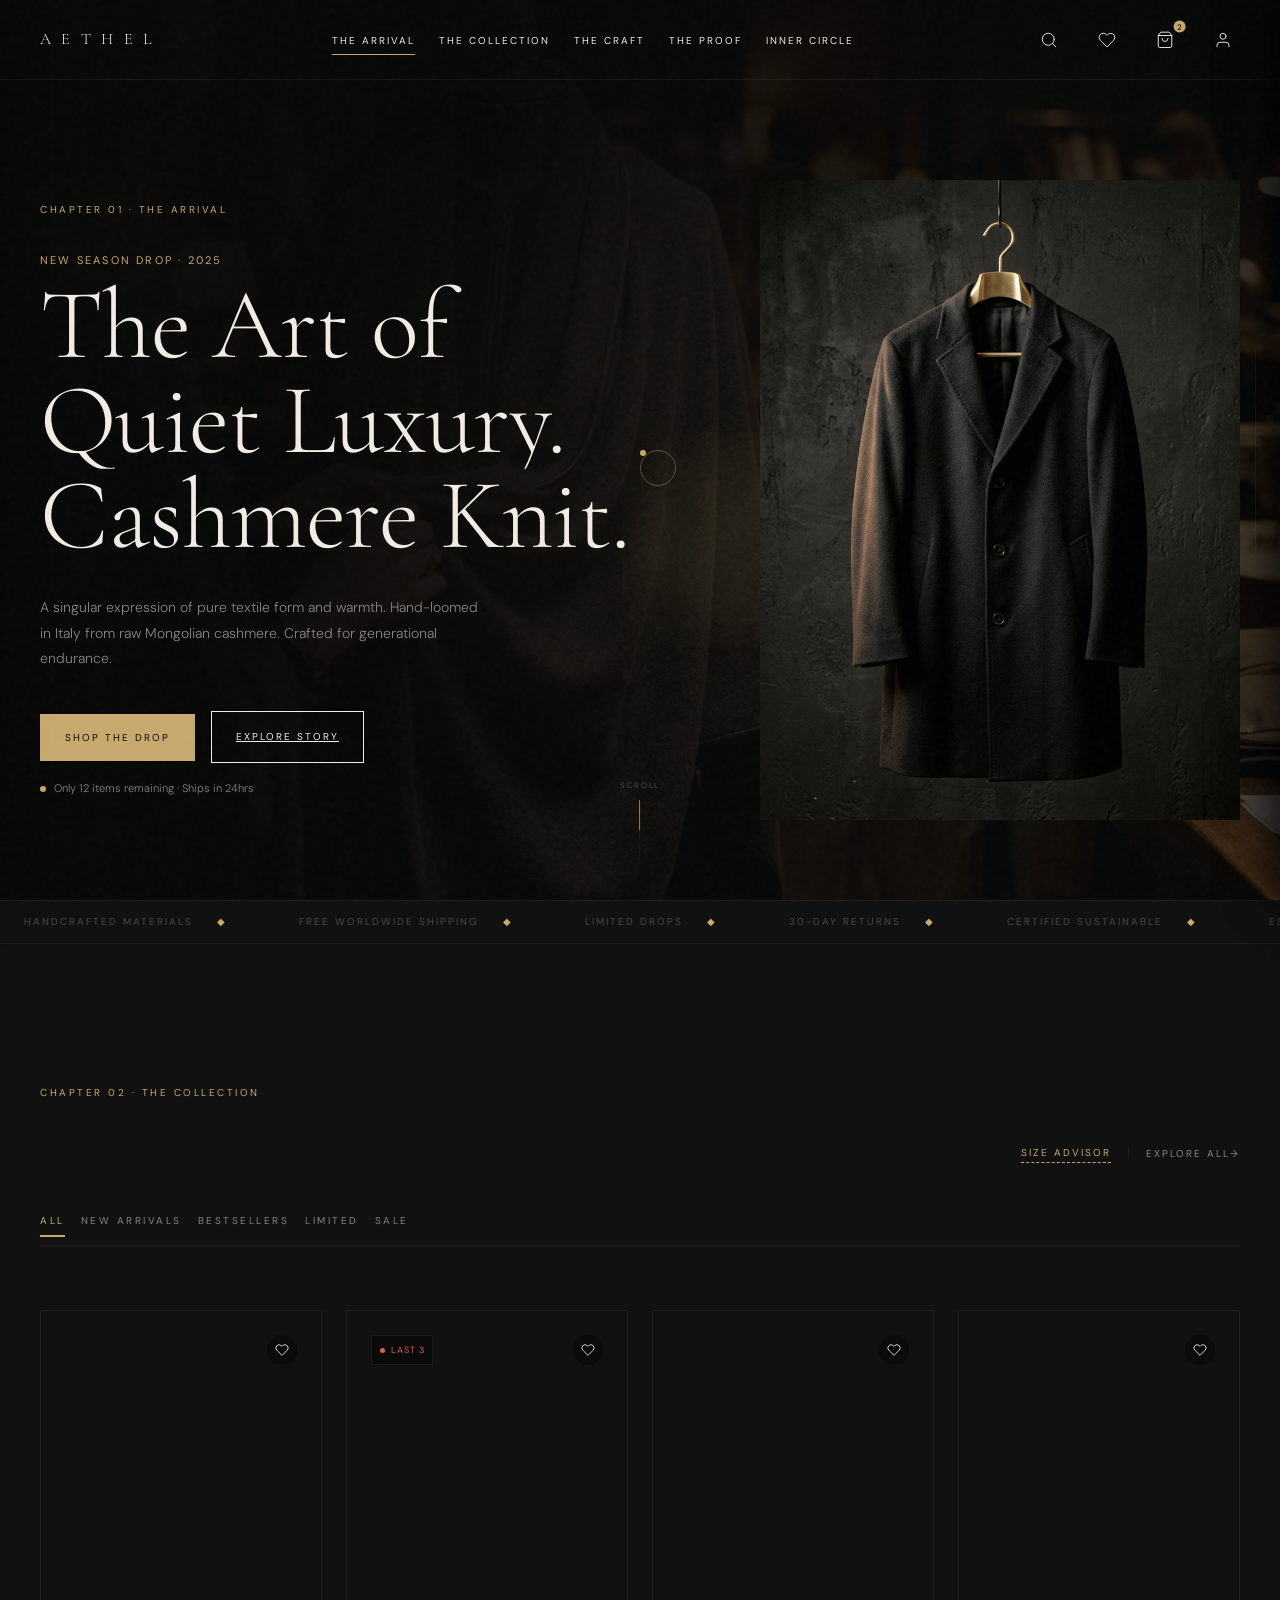
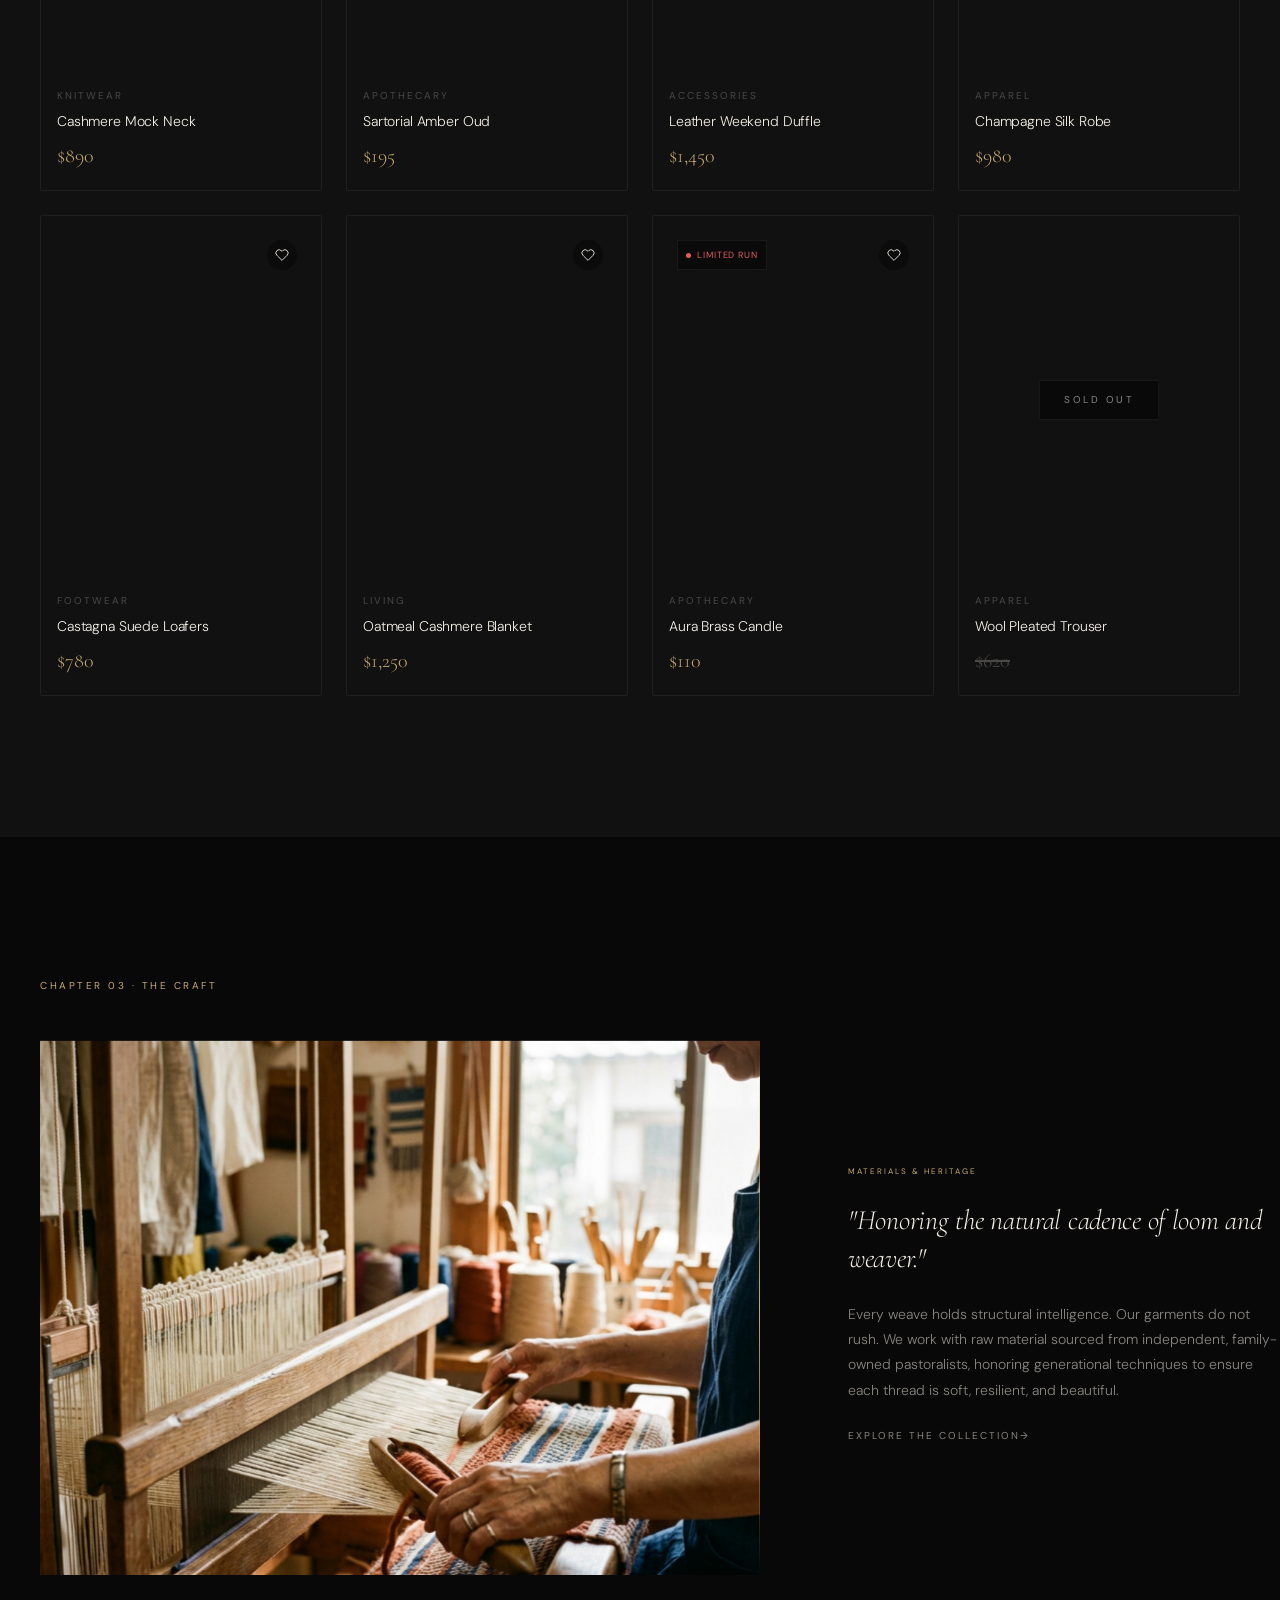
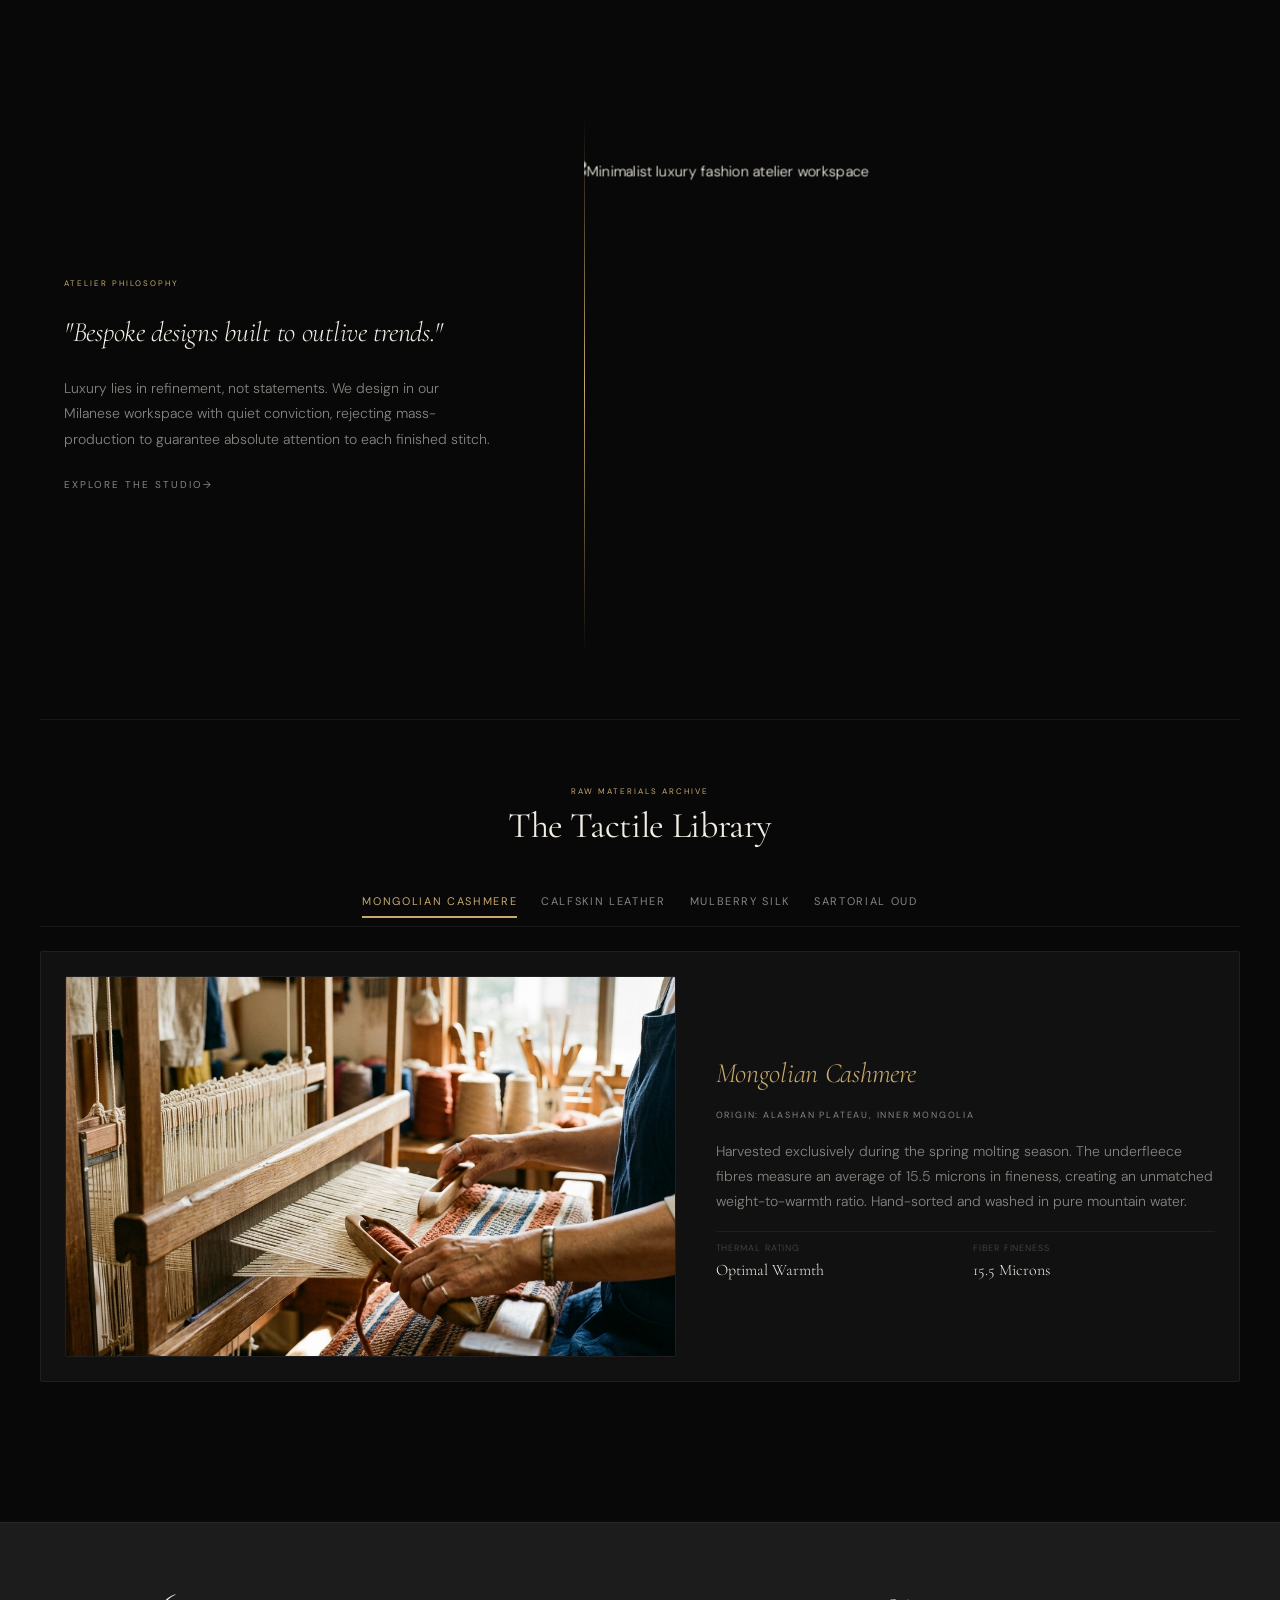
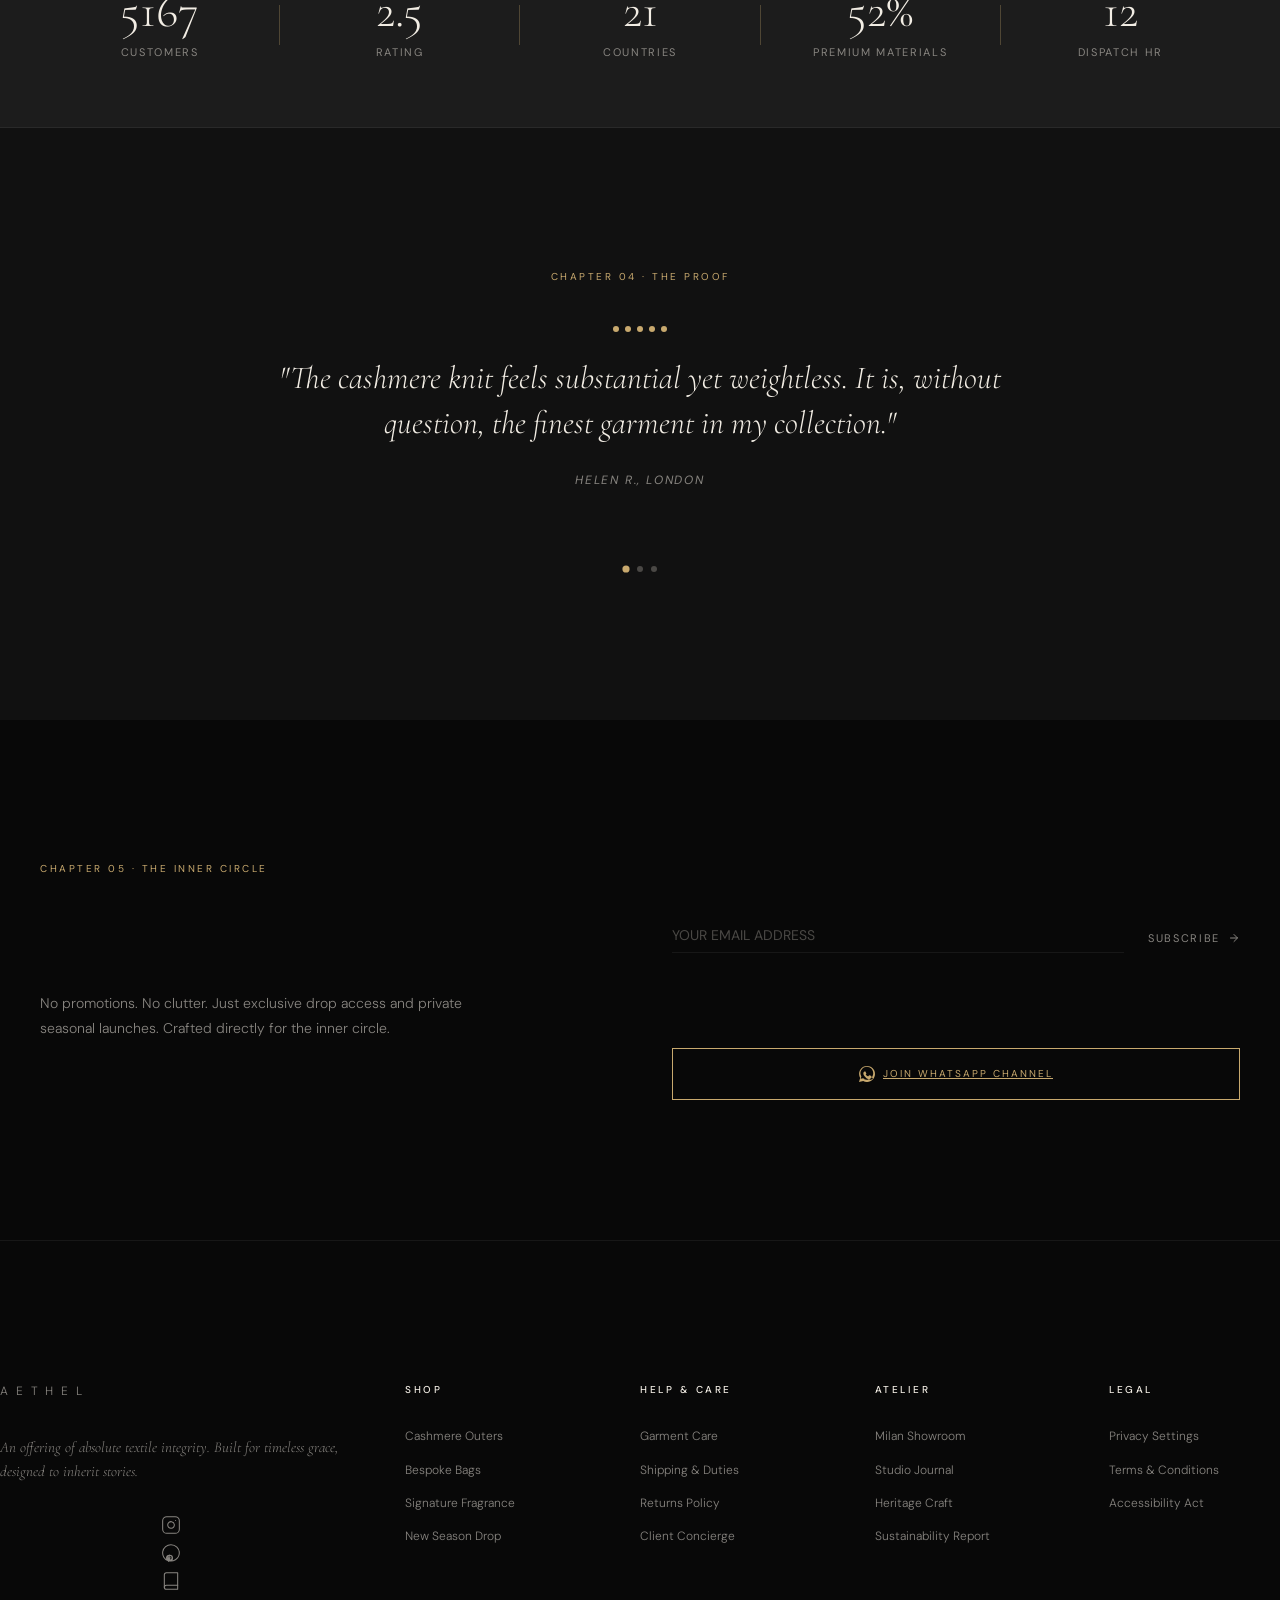
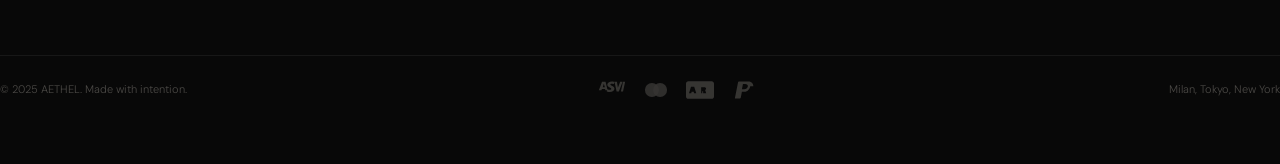
==== index.html @ 8f8b04c7 "Initial website upload" ====
<!DOCTYPE html>
<html lang="en">
<head>
  <meta charset="UTF-8">
  <meta name="viewport" content="width=device-width, initial-scale=1.0">
  <title>AETHEL | High-End Cashmere & Bespoke Accessories</title>
  <meta name="description" content="Discover AETHEL, a world-class luxury atelier specializing in handcrafted cashmere, premium leather goods, and refined fragrances. Crafted in Milan.">
  
  <!-- SEO & Social Meta Tags -->
  <meta property="og:title" content="AETHEL | High-End Cashmere & Bespoke Accessories">
  <meta property="og:description" content="Bespoke luxury outerwear, bags, and fragrances designed for the modern connoisseur. Crafted with intention in Italy.">
  <meta property="og:type" content="website">
  
  <!-- Font Optimization (Preconnect & display swap) -->
  <link rel="preconnect" href="https://fonts.googleapis.com">
  <link rel="preconnect" href="https://fonts.gstatic.com" crossorigin>
  <link href="https://fonts.googleapis.com/css2?family=Cormorant+Garamond:ital,wght@0,300;0,400;1,300;1,400&family=DM+Sans:ital,wght@0,300;0,400;0,500;1,300;1,400&display=swap" rel="stylesheet" media="print" onload="this.media='all'">
  
  <noscript>
    <link href="https://fonts.googleapis.com/css2?family=Cormorant+Garamond:ital,wght@0,300;0,400;1,300;1,400&family=DM+Sans:ital,wght@0,300;0,400;0,500;1,300;1,400&display=swap" rel="stylesheet">
  </noscript>

  <link rel="stylesheet" href="index.css?v=1.1">
</head>
<body>

  <!-- Page Loader Progress Bar -->
  <div id="page-loader" class="page-load-progress-bar"></div>

  <!-- Custom Cursor Elements (Desktop only) -->
  <div class="custom-cursor-dot" id="cursor-dot"></div>
  <div class="custom-cursor-ring" id="cursor-ring"></div>

  <!-- Morphing Cursor Blob -->
  <div class="cursor-blob-container">
    <div class="cursor-blob" id="cursor-blob"></div>
  </div>

  <!-- Liquid displacement filter for WebGL-style fluid organic morphing -->
  <svg style="position: absolute; width: 0; height: 0;" aria-hidden="true">
    <defs>
      <filter id="liquid-displacement">
        <feTurbulence type="fractalNoise" baseFrequency="0.015" numOctaves="2" result="noise" seed="1"></feTurbulence>
        <feDisplacementMap in="SourceGraphic" in2="noise" scale="40" xChannelSelector="R" yChannelSelector="G"></feDisplacementMap>
      </filter>
    </defs>
  </svg>

  <!-- Scroll Progress Indicator (Right Side) -->
  <div class="scroll-depth-tracker" id="scroll-depth-tracker">
    <div class="scroll-depth-progress" id="scroll-depth-progress"></div>
  </div>

  <!-- ==========================================================================
       CHAPTER 00 — NAVIGATION
       ========================================================================== -->
  <header class="header-nav" id="main-nav">
    <div class="container nav-grid">
      <!-- Left: Logo -->
      <a href="#" class="nav-logo" id="nav-logo-btn">A E T H E L</a>

      <!-- Center: Links -->
      <nav aria-label="Main Navigation">
        <ul class="nav-links">
          <li><a href="#chapter-01" class="active">The Arrival</a></li>
          <li><a href="#chapter-02">The Collection</a></li>
          <li><a href="#chapter-03">The Craft</a></li>
          <li><a href="#chapter-04">The Proof</a></li>
          <li><a href="#chapter-05">Inner Circle</a></li>
        </ul>
      </nav>

      <!-- Right: Action Icons -->
      <div class="nav-actions">
        <button class="nav-action-btn" aria-label="Search Collection" id="search-trigger">
          <svg viewBox="0 0 24 24" fill="none" stroke="currentColor" stroke-linecap="round" stroke-linejoin="round">
            <circle cx="11" cy="11" r="8"></circle>
            <line x1="21" y1="21" x2="16.65" y2="16.65"></line>
          </svg>
        </button>
        <button class="nav-action-btn" aria-label="View Wishlist" id="wishlist-trigger">
          <svg viewBox="0 0 24 24" fill="none" stroke="currentColor" stroke-linecap="round" stroke-linejoin="round">
            <path d="M20.84 4.61a5.5 5.5 0 0 0-7.78 0L12 5.67l-1.06-1.06a5.5 5.5 0 0 0-7.78 7.78l1.06 1.06L12 21.23l7.78-7.78 1.06-1.06a5.5 5.5 0 0 0 0-7.78z"></path>
          </svg>
          <span class="wishlist-count-badge" id="wishlist-badge-count">0</span>
        </button>
        <button class="nav-action-btn" aria-label="Open Shopping Cart" id="cart-trigger-btn">
          <svg viewBox="0 0 24 24" fill="none" stroke="currentColor" stroke-linecap="round" stroke-linejoin="round">
            <path d="M6 2L3 6v14a2 2 0 0 0 2 2h14a2 2 0 0 0 2-2V6l-3-4z"></path>
            <line x1="3" y1="6" x2="21" y2="6"></line>
            <path d="M16 10a4 4 0 0 1-8 0"></path>
          </svg>
          <span class="cart-count-badge" id="cart-badge-count">0</span>
        </button>
        <button class="nav-action-btn" aria-label="Account Settings" id="account-trigger" style="position: relative;">
          <svg viewBox="0 0 24 24" fill="none" stroke="currentColor" stroke-linecap="round" stroke-linejoin="round">
            <path d="M20 21v-2a4 4 0 0 0-4-4H8a4 4 0 0 0-4 4v2"></path>
            <circle cx="12" cy="7" r="4"></circle>
          </svg>
          <span class="active-user-indicator" id="user-logged-in-indicator" style="display: none;"></span>
        </button>
        <!-- Mobile Hamburger Button -->
        <button class="hamburger-btn nav-action-btn" aria-label="Toggle Menu" id="mobile-menu-toggle">
          <span class="hamburger-line"></span>
          <span class="hamburger-line"></span>
          <span class="hamburger-line"></span>
        </button>
      </div>
    </div>
  </header>

  <!-- Mobile Fullscreen Navigation Overlay -->
  <div class="mobile-nav-overlay" id="mobile-menu">
    <ul class="mobile-nav-links">
      <li><a href="#chapter-01" class="mobile-nav-link">The Arrival</a></li>
      <li><a href="#chapter-02" class="mobile-nav-link">The Collection</a></li>
      <li><a href="#chapter-03" class="mobile-nav-link">The Craft</a></li>
      <li><a href="#chapter-04" class="mobile-nav-link">The Proof</a></li>
      <li><a href="#chapter-05" class="mobile-nav-link">Inner Circle</a></li>
    </ul>
    <div style="margin-top: auto; display: flex; flex-direction: column; gap: var(--space-md);">
      <p class="chapter-label" style="font-size: 8px;">Studio Milan · Est. 2019</p>
      <a href="mailto:concierge@aethel.com" class="body-text" style="text-decoration: underline;">concierge@aethel.com</a>
    </div>
  </div>

  <main>
    <!-- ==========================================================================
         CHAPTER 01 — THE ARRIVAL (Hero)
         ========================================================================== -->
    <section id="chapter-01" class="chapter hero-section active-chapter" data-chapter="01" data-depth="#080808">
      <div class="hero-bg-container">
        <img src="assets/hero_bg.png" alt="" class="hero-bg-image" fetchpriority="high">
        <div class="hero-overlay"></div>
      </div>

      <div class="container hero-grid">
        <!-- Left content block -->
        <div class="hero-text-block">
          <p class="chapter-label hero-badge">Chapter 01 · The Arrival</p>
          <div style="display: flex; flex-direction: column; gap: var(--space-xs); margin-top: var(--space-xs);">
            <p class="label-caps hero-badge" style="color: var(--gold); font-size: 11px;">New Season Drop · 2025</p>
            <div class="hero-headline">
              <span class="hero-title-line"><h1>The Art of</h1></span>
              <span class="hero-title-line"><h1>Quiet Luxury.</h1></span>
              <span class="hero-title-line"><h1>Cashmere Knit.</h1></span>
            </div>
          </div>
          <p class="body-text hero-body" style="max-width: 440px; margin-top: var(--space-xs);">
            A singular expression of pure textile form and warmth. Hand-loomed in Italy from raw Mongolian cashmere. Crafted for generational endurance.
          </p>
          
          <div class="hero-ctas" style="margin-top: var(--space-sm); display: flex; flex-direction: column; gap: var(--space-sm);">
            <div class="hero-ctas-container">
              <button class="btn btn-primary interactive-cta" id="hero-primary-cta">Shop The Drop</button>
              <a href="#chapter-03" class="btn btn-secondary interactive-cta">Explore Story</a>
            </div>
            <!-- Urgency Strip -->
            <div class="hero-urgency-strip">
              <span class="urgency-dot"></span>
              <span>Only 12 items remaining · Ships in 24hrs</span>
            </div>
          </div>
        </div>

        <!-- Right image block -->
        <div class="hero-image-block">
          <div class="image-ratio-wrapper ratio-3-4 mask-reveal-container interactive-image" style="will-change: transform;">
            <img src="assets/hero_product.png" alt="Featured Cashmere Coat details" class="image-loaded" fetchpriority="high">
          </div>
        </div>
      </div>

      <!-- Pulse Scroll Indicator -->
      <div class="hero-scroll-indicator">
        <p class="label-caps" style="font-size: 8px; color: var(--text-hint);">Scroll</p>
        <div class="hero-scroll-line"></div>
      </div>
    </section>

    <!-- BETWEEN CHAPTERS: INFINITE MARQUEE STRIP -->
    <div class="marquee-container" aria-hidden="true">
      <div class="marquee-track">
        <div class="marquee-item">Handcrafted Materials <span class="marquee-separator">◆</span></div>
        <div class="marquee-item">Free Worldwide Shipping <span class="marquee-separator">◆</span></div>
        <div class="marquee-item">Limited Drops <span class="marquee-separator">◆</span></div>
        <div class="marquee-item">30-Day Returns <span class="marquee-separator">◆</span></div>
        <div class="marquee-item">Certified Sustainable <span class="marquee-separator">◆</span></div>
        <div class="marquee-item">Est. 2019 <span class="marquee-separator">◆</span></div>
        <!-- Duplicate for loop -->
        <div class="marquee-item">Handcrafted Materials <span class="marquee-separator">◆</span></div>
        <div class="marquee-item">Free Worldwide Shipping <span class="marquee-separator">◆</span></div>
        <div class="marquee-item">Limited Drops <span class="marquee-separator">◆</span></div>
        <div class="marquee-item">30-Day Returns <span class="marquee-separator">◆</span></div>
        <div class="marquee-item">Certified Sustainable <span class="marquee-separator">◆</span></div>
        <div class="marquee-item">Est. 2019 <span class="marquee-separator">◆</span></div>
      </div>
    </div>

    <!-- ==========================================================================
         CHAPTER 02 — THE COLLECTION
         ========================================================================== -->
    <section id="chapter-02" class="chapter section-padding" data-chapter="02" data-depth="#090909" style="background-color: var(--bg-surface);">
      <div class="container">
        <p class="chapter-label" style="margin-bottom: var(--space-xs);">Chapter 02 · The Collection</p>
        
        <div class="collection-header-row">
          <div class="heading-line-container">
            <h2 class="section-heading heading-reveal-line">Bespoke Curation</h2>
          </div>
          <div style="display: flex; gap: var(--space-sm); align-items: center;">
            <a href="#" class="text-link" id="size-advisor-trigger-btn" style="color: var(--gold); border-bottom: 1px dashed var(--gold); text-decoration: none;">Size Advisor</a>
            <span style="color: var(--border);">|</span>
            <a href="#" class="text-link" id="explore-all-btn">Explore All <span>→</span></a>
          </div>
        </div>

        <!-- Filter tabs -->
        <ul class="collection-filters">
          <li><button class="filter-tab active" data-filter="all">All</button></li>
          <li><button class="filter-tab" data-filter="new">New Arrivals</button></li>
          <li><button class="filter-tab" data-filter="bestsellers">Bestsellers</button></li>
          <li><button class="filter-tab" data-filter="limited">Limited</button></li>
          <li><button class="filter-tab" data-filter="sale">Sale</button></li>
        </ul>

        <!-- Products Grid (4-column) -->
        <div class="products-grid" id="products-grid-element">
          
          <!-- Product Card 1 (Unsplash cashmere sweater) -->
          <article class="product-card scroll-reveal" data-categories="new all" data-id="p1">
            <div class="product-image-container">
              <button class="wishlist-btn" aria-label="Add to Wishlist" data-id="p1">
                <svg viewBox="0 0 24 24"><path d="M20.84 4.61a5.5 5.5 0 0 0-7.78 0L12 5.67l-1.06-1.06a5.5 5.5 0 0 0-7.78 7.78l1.06 1.06L12 21.23l7.78-7.78 1.06-1.06a5.5 5.5 0 0 0 0-7.78z"></path></svg>
              </button>
              <div class="image-ratio-wrapper ratio-3-4 mask-reveal-container interactive-image">
                <img src="https://images.unsplash.com/photo-1578587018452-892bacefd3f2?q=80&w=600&auto=format&fit=crop" alt="Cashmere Mock Neck Front" class="product-image-primary image-loaded">
                <img src="https://images.unsplash.com/photo-1620799140408-edc6dcb6d633?q=80&w=600&auto=format&fit=crop" alt="Cashmere Mock Neck Detail" class="product-image-secondary image-loaded" loading="lazy">
              </div>
              <button class="quick-add-bar add-to-cart-btn" data-id="p1" data-name="Cashmere Mock Neck" data-price="890" data-img="https://images.unsplash.com/photo-1578587018452-892bacefd3f2?q=80&w=600&auto=format&fit=crop" data-variant="Charcoal Grey">ADD TO CART</button>
            </div>
            <div class="product-meta">
              <span class="product-category">Knitwear</span>
              <h3 class="product-name">Cashmere Mock Neck</h3>
              <span class="product-price price-display">$890</span>
            </div>
          </article>

          <!-- Product Card 2 (Generated Amber Perfume - Limited) -->
          <article class="product-card scroll-reveal" data-categories="limited all bestsellers" data-id="p2">
            <div class="product-image-container">
              <!-- Scarcity tag -->
              <div class="scarcity-badge">
                <span class="badge-dot"></span>
                <span class="badge-text">LAST 3</span>
              </div>
              <button class="wishlist-btn" aria-label="Add to Wishlist" data-id="p2">
                <svg viewBox="0 0 24 24"><path d="M20.84 4.61a5.5 5.5 0 0 0-7.78 0L12 5.67l-1.06-1.06a5.5 5.5 0 0 0-7.78 7.78l1.06 1.06L12 21.23l7.78-7.78 1.06-1.06a5.5 5.5 0 0 0 0-7.78z"></path></svg>
              </button>
              <div class="image-ratio-wrapper ratio-3-4 mask-reveal-container interactive-image">
                <img src="assets/perfume_front.png" alt="Sartorial Amber Oud Bottle" class="product-image-primary image-loaded">
                <img src="assets/perfume_back.png" alt="Sartorial Amber Oud Details" class="product-image-secondary image-loaded" loading="lazy">
              </div>
              <button class="quick-add-bar add-to-cart-btn" data-id="p2" data-name="Sartorial Amber Oud" data-price="195" data-img="assets/perfume_front.png" data-variant="50ml Perfume">ADD TO CART</button>
            </div>
            <div class="product-meta">
              <span class="product-category">Apothecary</span>
              <h3 class="product-name">Sartorial Amber Oud</h3>
              <span class="product-price price-display">$195</span>
            </div>
          </article>

          <!-- Product Card 3 (Generated Leather Bag - Bestseller) -->
          <article class="product-card scroll-reveal" data-categories="bestsellers all" data-id="p3">
            <div class="product-image-container">
              <button class="wishlist-btn" aria-label="Add to Wishlist" data-id="p3">
                <svg viewBox="0 0 24 24"><path d="M20.84 4.61a5.5 5.5 0 0 0-7.78 0L12 5.67l-1.06-1.06a5.5 5.5 0 0 0-7.78 7.78l1.06 1.06L12 21.23l7.78-7.78 1.06-1.06a5.5 5.5 0 0 0 0-7.78z"></path></svg>
              </button>
              <div class="image-ratio-wrapper ratio-3-4 mask-reveal-container interactive-image">
                <img src="assets/bag_front.png" alt="Leather Weekend Duffle Front" class="product-image-primary image-loaded">
                <img src="assets/bag_back.png" alt="Leather Weekend Duffle Detail" class="product-image-secondary image-loaded" loading="lazy">
              </div>
              <button class="quick-add-bar add-to-cart-btn" data-id="p3" data-name="Leather Weekend Duffle" data-price="1450" data-img="assets/bag_front.png" data-variant="Calfskin Brown">ADD TO CART</button>
            </div>
            <div class="product-meta">
              <span class="product-category">Accessories</span>
              <h3 class="product-name">Leather Weekend Duffle</h3>
              <span class="product-price price-display">$1,450</span>
            </div>
          </article>

          <!-- Product Card 4 (Unsplash Champagne Silk Lounge Robe - New) -->
          <article class="product-card scroll-reveal" data-categories="new all" data-id="p4">
            <div class="product-image-container">
              <button class="wishlist-btn" aria-label="Add to Wishlist" data-id="p4">
                <svg viewBox="0 0 24 24"><path d="M20.84 4.61a5.5 5.5 0 0 0-7.78 0L12 5.67l-1.06-1.06a5.5 5.5 0 0 0-7.78 7.78l1.06 1.06L12 21.23l7.78-7.78 1.06-1.06a5.5 5.5 0 0 0 0-7.78z"></path></svg>
              </button>
              <div class="image-ratio-wrapper ratio-3-4 mask-reveal-container interactive-image">
                <img src="https://images.unsplash.com/photo-1512436991641-6745cdb1723f?q=80&w=600&auto=format&fit=crop" alt="Champagne Silk Lounge Robe Front" class="product-image-primary image-loaded">
                <img src="https://images.unsplash.com/photo-1485462537746-965f33f7f6a7?q=80&w=600&auto=format&fit=crop" alt="Champagne Silk Lounge Robe Detail" class="product-image-secondary image-loaded" loading="lazy">
              </div>
              <button class="quick-add-bar add-to-cart-btn" data-id="p4" data-name="Champagne Silk Robe" data-price="980" data-img="https://images.unsplash.com/photo-1512436991641-6745cdb1723f?q=80&w=600&auto=format&fit=crop" data-variant="Champagne Gold">ADD TO CART</button>
            </div>
            <div class="product-meta">
              <span class="product-category">Apparel</span>
              <h3 class="product-name">Champagne Silk Robe</h3>
              <span class="product-price price-display">$980</span>
            </div>
          </article>

          <!-- Product Card 5 (Unsplash Castagna Suede Loafers - New) -->
          <article class="product-card scroll-reveal" data-categories="new all" data-id="p5">
            <div class="product-image-container">
              <button class="wishlist-btn" aria-label="Add to Wishlist" data-id="p5">
                <svg viewBox="0 0 24 24"><path d="M20.84 4.61a5.5 5.5 0 0 0-7.78 0L12 5.67l-1.06-1.06a5.5 5.5 0 0 0-7.78 7.78l1.06 1.06L12 21.23l7.78-7.78 1.06-1.06a5.5 5.5 0 0 0 0-7.78z"></path></svg>
              </button>
              <div class="image-ratio-wrapper ratio-3-4 mask-reveal-container interactive-image">
                <img src="https://images.unsplash.com/photo-1533867617858-e7b97e060509?q=80&w=600&auto=format&fit=crop" alt="Castagna Suede Loafers Front" class="product-image-primary image-loaded">
                <img src="https://images.unsplash.com/photo-1549298916-b41d501d3772?q=80&w=600&auto=format&fit=crop" alt="Castagna Suede Loafers Detail" class="product-image-secondary image-loaded" loading="lazy">
              </div>
              <button class="quick-add-bar add-to-cart-btn" data-id="p5" data-name="Castagna Suede Loafers" data-price="780" data-img="https://images.unsplash.com/photo-1533867617858-e7b97e060509?q=80&w=600&auto=format&fit=crop" data-variant="Castagna Brown">ADD TO CART</button>
            </div>
            <div class="product-meta">
              <span class="product-category">Footwear</span>
              <h3 class="product-name">Castagna Suede Loafers</h3>
              <span class="product-price price-display">$780</span>
            </div>
          </article>

          <!-- Product Card 6 (Unsplash Cashmere Lounge Blanket - Bestseller) -->
          <article class="product-card scroll-reveal" data-categories="bestsellers all" data-id="p6">
            <div class="product-image-container">
              <button class="wishlist-btn" aria-label="Add to Wishlist" data-id="p6">
                <svg viewBox="0 0 24 24"><path d="M20.84 4.61a5.5 5.5 0 0 0-7.78 0L12 5.67l-1.06-1.06a5.5 5.5 0 0 0-7.78 7.78l1.06 1.06L12 21.23l7.78-7.78 1.06-1.06a5.5 5.5 0 0 0 0-7.78z"></path></svg>
              </button>
              <div class="image-ratio-wrapper ratio-3-4 mask-reveal-container interactive-image">
                <img src="https://images.unsplash.com/photo-1544816155-12df9643f363?q=80&w=600&auto=format&fit=crop" alt="Oatmeal Cashmere Blanket Front" class="product-image-primary image-loaded">
                <img src="https://images.unsplash.com/photo-1580301762395-21ce84d00bc6?q=80&w=600&auto=format&fit=crop" alt="Oatmeal Cashmere Blanket Detail" class="product-image-secondary image-loaded" loading="lazy">
              </div>
              <button class="quick-add-bar add-to-cart-btn" data-id="p6" data-name="Oatmeal Cashmere Blanket" data-price="1250" data-img="https://images.unsplash.com/photo-1544816155-12df9643f363?q=80&w=600&auto=format&fit=crop" data-variant="Oatmeal Melange">ADD TO CART</button>
            </div>
            <div class="product-meta">
              <span class="product-category">Living</span>
              <h3 class="product-name">Oatmeal Cashmere Blanket</h3>
              <span class="product-price price-display">$1,250</span>
            </div>
          </article>

          <!-- Product Card 7 (Unsplash Soy Candle - Limited) -->
          <article class="product-card scroll-reveal" data-categories="limited all" data-id="p7">
            <div class="product-image-container">
              <div class="scarcity-badge">
                <span class="badge-dot"></span>
                <span class="badge-text">LIMITED RUN</span>
              </div>
              <button class="wishlist-btn" aria-label="Add to Wishlist" data-id="p7">
                <svg viewBox="0 0 24 24"><path d="M20.84 4.61a5.5 5.5 0 0 0-7.78 0L12 5.67l-1.06-1.06a5.5 5.5 0 0 0-7.78 7.78l1.06 1.06L12 21.23l7.78-7.78 1.06-1.06a5.5 5.5 0 0 0 0-7.78z"></path></svg>
              </button>
              <div class="image-ratio-wrapper ratio-3-4 mask-reveal-container interactive-image">
                <img src="https://images.unsplash.com/photo-1603006905003-be475563bc59?q=80&w=600&auto=format&fit=crop" alt="Aura Brass Soy Candle Front" class="product-image-primary image-loaded">
                <img src="https://images.unsplash.com/photo-1596436889106-be35e843f974?q=80&w=600&auto=format&fit=crop" alt="Aura Brass Soy Candle Detail" class="product-image-secondary image-loaded" loading="lazy">
              </div>
              <button class="quick-add-bar add-to-cart-btn" data-id="p7" data-name="Aura Brass Candle" data-price="110" data-img="https://images.unsplash.com/photo-1603006905003-be475563bc59?q=80&w=600&auto=format&fit=crop" data-variant="Sandalwood & Fig">ADD TO CART</button>
            </div>
            <div class="product-meta">
              <span class="product-category">Apothecary</span>
              <h3 class="product-name">Aura Brass Candle</h3>
              <span class="product-price price-display">$110</span>
            </div>
          </article>

          <!-- Product Card 8 (Unsplash Silk Trouser - Sold Out) -->
          <article class="product-card sold-out-card scroll-reveal" data-categories="sale all" data-id="p8">
            <div class="product-image-container">
              <div class="sold-out-overlay">Sold Out</div>
              <div class="image-ratio-wrapper ratio-3-4 mask-reveal-container">
                <img src="https://images.unsplash.com/photo-1594633312681-425c7b97ccd1?q=80&w=600&auto=format&fit=crop" alt="Wool Pleated Trouser Front" class="product-image-primary image-loaded">
                <img src="https://images.unsplash.com/photo-1509551388413-e18d0ac5d495?q=80&w=600&auto=format&fit=crop" alt="Wool Pleated Trouser Detail" class="product-image-secondary image-loaded" loading="lazy">
              </div>
            </div>
            <div class="product-meta">
              <span class="product-category">Apparel</span>
              <h3 class="product-name">Wool Pleated Trouser</h3>
              <span class="product-price price-display" style="color: var(--text-hint); text-decoration: line-through;">$620</span>
            </div>
          </article>

        </div>
      </div>
    </section>

    <!-- ==========================================================================
         CHAPTER 03 — THE CRAFT (Brand Story)
         ========================================================================== -->
    <section id="chapter-03" class="chapter section-padding" data-chapter="03" data-depth="#080808">
      <div class="container">
        <p class="chapter-label" style="margin-bottom: var(--space-lg);">Chapter 03 · The Craft</p>

        <div class="craft-container">
          
          <!-- Block 1: Image Left, Text Right -->
          <div class="craft-row craft-row-1">
            <div class="craft-image-container craft-image-rim-right scroll-reveal interactive-image" id="parallax-img-1" style="will-change: transform;">
              <img src="assets/story_craft.png" alt="Craftsman hand-weaving luxury cashmere threads on loom" class="image-loaded">
            </div>
            
            <div class="craft-text-block scroll-reveal" style="will-change: transform;">
              <p class="chapter-label" style="font-size: 8px;">Materials & Heritage</p>
              <h3 class="craft-pullquote">"Honoring the natural cadence of loom and weaver."</h3>
              <p class="body-text">
                Every weave holds structural intelligence. Our garments do not rush. We work with raw material sourced from independent, family-owned pastoralists, honoring generational techniques to ensure each thread is soft, resilient, and beautiful.
              </p>
              <a href="#chapter-02" class="text-link scroll-to-link">Explore the collection <span>→</span></a>
            </div>
          </div>

          <!-- Block 2: Text Left, Image Right -->
          <div class="craft-row craft-row-2">
            <div class="craft-text-block scroll-reveal" style="will-change: transform;">
              <p class="chapter-label" style="font-size: 8px;">Atelier Philosophy</p>
              <h3 class="craft-pullquote">"Bespoke designs built to outlive trends."</h3>
              <p class="body-text">
                Luxury lies in refinement, not statements. We design in our Milanese workspace with quiet conviction, rejecting mass-production to guarantee absolute attention to each finished stitch.
              </p>
              <a href="#chapter-05" class="text-link scroll-to-link">Explore the studio <span>→</span></a>
            </div>

            <div class="craft-image-container craft-image-rim-left scroll-reveal interactive-image" id="parallax-img-2" style="will-change: transform;">
              <img src="https://images.unsplash.com/photo-1600585154340-be6161a56a0c?q=80&w=800&auto=format&fit=crop" alt="Minimalist luxury fashion atelier workspace" class="image-loaded">
            </div>
          </div>

        </div>

        <!-- Raw Materials Archive / Tactile Library -->
        <div class="materials-archive-section scroll-reveal" style="margin-top: var(--space-xl);">
          <p class="chapter-label" style="font-size: 8px; text-align: center; margin-bottom: var(--space-xs);">Raw Materials Archive</p>
          <h4 class="section-heading" style="text-align: center; margin-bottom: var(--space-lg); font-size: clamp(24px, 3vw, 36px);">The Tactile Library</h4>
          
          <div class="materials-explorer">
            <div class="materials-tabs">
              <button class="material-tab-btn active" data-material="cashmere">Mongolian Cashmere</button>
              <button class="material-tab-btn" data-material="leather">Calfskin Leather</button>
              <button class="material-tab-btn" data-material="silk">Mulberry Silk</button>
              <button class="material-tab-btn" data-material="oud">Sartorial Oud</button>
            </div>
            
            <div class="material-content-card">
              <div class="material-img-wrapper">
                <img id="material-display-img" src="assets/story_craft.png" alt="Raw cashmere wool weaving display" class="image-loaded">
              </div>
              <div class="material-info-panel">
                <h5 id="material-title" style="font-family: 'Cormorant Garamond', serif; font-size: 28px; color: var(--gold); font-style: italic;">Mongolian Cashmere</h5>
                <p class="label-caps" id="material-origin" style="font-size: 9px; color: var(--text-secondary); margin-bottom: var(--space-xs);">Origin: Alashan Plateau, Inner Mongolia</p>
                <p class="body-text" id="material-description">
                  Harvested exclusively during the spring molting season. The underfleece fibres measure an average of 15.5 microns in fineness, creating an unmatched weight-to-warmth ratio. Hand-sorted and washed in pure mountain water.
                </p>
                <div class="materials-specs-grid-container" style="border-top: 1px solid var(--border); padding-top: var(--space-xs); margin-top: var(--space-xs); width: 100%;">
                  <div class="material-specs-grid" style="display: grid; grid-template-columns: 1fr 1fr; gap: var(--space-sm);">
                    <div>
                      <span style="display: block; font-size: 9px; color: var(--text-hint); text-transform: uppercase; letter-spacing: 0.1em;">Thermal Rating</span>
                      <strong id="material-spec-1" style="font-family: 'Cormorant Garamond', serif; font-size: 16px; color: var(--text-primary); font-weight: 300;">Optimal Warmth</strong>
                    </div>
                    <div>
                      <span style="display: block; font-size: 9px; color: var(--text-hint); text-transform: uppercase; letter-spacing: 0.1em;">Fiber Fineness</span>
                      <strong id="material-spec-2" style="font-family: 'Cormorant Garamond', serif; font-size: 16px; color: var(--text-primary); font-weight: 300;">15.5 Microns</strong>
                    </div>
                  </div>
                </div>
              </div>
            </div>
          </div>
        </div>
      </div>
    </section>

    <!-- BETWEEN CHAPTERS: STATS BAR -->
    <div class="stats-bar-container scroll-reveal">
      <div class="container stats-grid">
        <div class="stat-item">
          <span class="stat-number" data-target="10000">0</span>
          <span class="stat-label">Customers</span>
        </div>
        <div class="stat-divider"></div>
        <div class="stat-item">
          <span class="stat-number" data-target="4.9" data-decimals="1">0.0</span>
          <span class="stat-label">Rating</span>
        </div>
        <div class="stat-divider"></div>
        <div class="stat-item">
          <span class="stat-number" data-target="40">0</span>
          <span class="stat-label">Countries</span>
        </div>
        <div class="stat-divider"></div>
        <div class="stat-item">
          <span class="stat-number" data-target="100">0</span>
          <span class="stat-label">Premium Materials</span>
        </div>
        <div class="stat-divider"></div>
        <div class="stat-item">
          <span class="stat-number" data-target="24">0</span>
          <span class="stat-label">Dispatch Hr</span>
        </div>
      </div>
    </div>

    <!-- ==========================================================================
         CHAPTER 04 — THE PROOF (Testimonials)
         ========================================================================== -->
    <section id="chapter-04" class="chapter section-padding" data-chapter="04" data-depth="#090909" style="background-color: var(--bg-surface);">
      <div class="container">
        <p class="chapter-label" style="text-align: center; margin-bottom: var(--space-lg);">Chapter 04 · The Proof</p>
        
        <div class="testimonials-wrapper">
          <div class="testimonials-container" id="testimonial-slider-container">
            
            <!-- Slide 1 -->
            <div class="testimonial-slide active" data-index="0">
              <div class="testimonial-rating">
                <span class="rating-dot"></span>
                <span class="rating-dot"></span>
                <span class="rating-dot"></span>
                <span class="rating-dot"></span>
                <span class="rating-dot"></span>
              </div>
              <blockquote class="testimonial-quote">
                "The cashmere knit feels substantial yet weightless. It is, without question, the finest garment in my collection."
              </blockquote>
              <cite class="testimonial-author">Helen R., London</cite>
            </div>

            <!-- Slide 2 -->
            <div class="testimonial-slide" data-index="1">
              <div class="testimonial-rating">
                <span class="rating-dot"></span>
                <span class="rating-dot"></span>
                <span class="rating-dot"></span>
                <span class="rating-dot"></span>
                <span class="rating-dot"></span>
              </div>
              <blockquote class="testimonial-quote">
                "Bespoke craftsmanship. The leather weekend bag is stunning, and the details are absolutely flawless."
              </blockquote>
              <cite class="testimonial-author">Marcus T., Tokyo</cite>
            </div>

            <!-- Slide 3 -->
            <div class="testimonial-slide" data-index="2">
              <div class="testimonial-rating">
                <span class="rating-dot"></span>
                <span class="rating-dot"></span>
                <span class="rating-dot"></span>
                <span class="rating-dot"></span>
                <span class="rating-dot"></span>
              </div>
              <blockquote class="testimonial-quote">
                "The Amber Oud fragrance is subtle, sophisticated, and earthy. The bottle design is an art piece."
              </blockquote>
              <cite class="testimonial-author">Sophia G., Milan</cite>
            </div>

          </div>

          <!-- Dot navigation -->
          <ul class="testimonial-dots" id="testimonial-navigation-dots">
            <li><button class="testimonial-control-dot active" data-index="0" aria-label="Slide 1"></button></li>
            <li><button class="testimonial-control-dot" data-index="1" aria-label="Slide 2"></button></li>
            <li><button class="testimonial-control-dot" data-index="2" aria-label="Slide 3"></button></li>
          </ul>
        </div>
      </div>
    </section>

    <!-- ==========================================================================
         CHAPTER 05 — JOIN THE INNER CIRCLE (Newsletter)
         ========================================================================== -->
    <section id="chapter-05" class="chapter section-padding" data-chapter="05" data-depth="#080808">
      <div class="container">
        <p class="chapter-label" style="margin-bottom: var(--space-lg);">Chapter 05 · The Inner Circle</p>

        <div class="inner-circle-grid scroll-reveal">
          <div class="inner-circle-text">
            <div class="heading-line-container">
              <h2 class="section-heading heading-reveal-line">Stay Ahead of the Drop.</h2>
            </div>
            <p class="body-text" style="max-width: 440px;">
              No promotions. No clutter. Just exclusive drop access and private seasonal launches. Crafted directly for the inner circle.
            </p>
          </div>

          <div class="inner-circle-options">
            <!-- Option 1: Email Form -->
            <div class="newsletter-form-container">
              <form class="newsletter-form" id="newsletter-email-form">
                <div class="newsletter-input-group">
                  <input type="email" placeholder="YOUR EMAIL ADDRESS" class="newsletter-input" required id="newsletter-email-input">
                  <span class="input-focus-line"></span>
                </div>
                <button type="submit" class="newsletter-submit-btn" id="newsletter-submit-btn">
                  <span>Subscribe</span>
                  <svg viewBox="0 0 24 24" fill="none" stroke="currentColor" stroke-width="2" stroke-linecap="round" stroke-linejoin="round" style="width: 12px; height: 12px;"><line x1="5" y1="12" x2="19" y2="12"></line><polyline points="12 5 19 12 12 19"></polyline></svg>
                  <span class="form-spinner" id="form-spinner"></span>
                </button>
              </form>
              <!-- Success Message -->
              <div class="newsletter-success" id="newsletter-success-el">
                <svg viewBox="0 0 24 24" fill="none" stroke="currentColor" stroke-width="2" stroke-linecap="round" stroke-linejoin="round" style="width: 18px; height: 18px;"><polyline points="20 6 9 17 4 12"></polyline></svg>
                <span>You're in. First access is yours.</span>
              </div>
            </div>

            <!-- Option 2: WhatsApp Channel CTA -->
            <div>
              <a href="https://wa.me/1234567890?text=Hello%20Aethel%2C%20I'd%20like%20to%20join%20the%20Inner%20Circle%20WhatsApp%20Channel." target="_blank" class="btn btn-gold interactive-cta" style="width: 100%; display: flex; gap: var(--space-xs); align-items: center;">
                <svg viewBox="0 0 24 24" fill="currentColor" style="width: 16px; height: 16px;">
                  <path d="M.057 24l1.687-6.163c-1.041-1.804-1.588-3.849-1.587-5.946C.06 5.348 5.397.01 12.008.01c3.202.001 6.212 1.246 8.477 3.514 2.266 2.268 3.507 5.28 3.505 8.484-.004 6.657-5.34 11.997-11.953 11.997-2.005-.001-3.973-.502-5.731-1.456L0 24zm6.59-4.846c1.6.95 3.188 1.449 4.825 1.451 5.436 0 9.86-4.37 9.864-9.799.002-2.63-1.023-5.101-2.885-6.965C16.528 2.012 14.077.99 11.999.99 6.562.99 2.137 5.36 2.134 10.79c-.001 1.639.49 3.242 1.42 4.836l-.994 3.634 3.737-.98c1.558.85 3.047 1.3 4.35 1.3zM18.06 14.9c-.33-.165-1.937-.954-2.235-1.063-.298-.11-.515-.165-.73.165-.218.33-.843 1.063-1.034 1.28-.19.219-.383.247-.713.082-1.343-.672-2.316-1.111-3.217-2.658-.238-.41.238-.38.68-.78.36-.328.165-.548.083-.713-.082-.165-.73-1.76-.999-2.414-.262-.633-.53-.548-.73-.558-.188-.008-.405-.01-.62-.01-.219 0-.573.082-.872.41-.298.33-1.14 1.113-1.14 2.715s1.168 3.142 1.33 3.361c.162.22 2.299 3.51 5.568 4.922 2.723 1.176 3.277.94 4.475.828 1.2-.11 2.236-.615 2.55-1.213.313-.598.313-1.11.219-1.213-.093-.104-.33-.165-.66-.33z"/>
                </svg>
                <span>Join WhatsApp Channel</span>
              </a>
            </div>
          </div>
        </div>
      </div>
    </section>
  </main>

  <!-- ==========================================================================
       FOOTER
       ========================================================================== -->
  <footer>
    <div class="container footer-container">
      <div class="footer-grid">
        <!-- Brand details -->
        <div class="footer-column">
          <a href="#" class="nav-logo" style="margin-bottom: var(--space-xs);">A E T H E L</a>
          <p class="footer-brand-desc">
            An offering of absolute textile integrity. Built for timeless grace, designed to inherit stories.
          </p>
          <ul class="footer-social-links" style="margin-top: var(--space-xs);">
            <li>
              <a href="#" aria-label="Instagram">
                <svg viewBox="0 0 24 24" fill="none" stroke="currentColor" stroke-linecap="round" stroke-linejoin="round"><rect x="2" y="2" width="20" height="20" rx="5" ry="5"></rect><path d="M16 11.37A4 4 0 1 1 12.63 8 4 4 0 0 1 16 11.37z"></path><line x1="17.5" y1="6.5" x2="17.51" y2="6.5"></line></svg>
              </a>
            </li>
            <li>
              <a href="#" aria-label="Pinterest">
                <svg viewBox="0 0 24 24" fill="none" stroke="currentColor" stroke-linecap="round" stroke-linejoin="round"><path d="M22 12A10 10 0 0 0 12 2a10 10 0 0 0-3.3 19.45c-.05-.44-.1-.1 0 0l.5-3.08s-.13-.27-.13-.67c0-.63.36-1.1 1-1.1.48 0 .7.36.7.79 0 .47-.3 1.18-.46 1.84a1 1 0 0 0 .97 1.2c1.17 0 2.07-1.24 2.07-3 0-1.57-1.13-2.67-2.73-2.67a2.83 2.83 0 0 0-3 2.83c0 .48.18.99.4 1.25a.28.28 0 0 1 .07.24c-.04.18-.13.53-.15.6a.2.2 0 0 1-.22.1c-.69-.32-1.12-.76-1.12-1.74 0-1.78 1.3-3.4 3.73-3.4 1.95 0 3.47 1.39 3.47 3.25 0 1.94-1.22 3.5-2.92 3.5a1.47 1.47 0 0 1-1.27-.64c0 0-.28 1.07-.35 1.33A9.26 9.26 0 0 1 8 20.73a10 10 0 0 0 14-8.73z"></path></svg>
              </a>
            </li>
            <li>
              <a href="#" aria-label="Journal">
                <svg viewBox="0 0 24 24" fill="none" stroke="currentColor" stroke-linecap="round" stroke-linejoin="round"><path d="M4 19.5A2.5 2.5 0 0 1 6.5 17H20"></path><path d="M6.5 2H20v20H6.5A2.5 2.5 0 0 1 4 19.5v-15A2.5 2.5 0 0 1 6.5 2z"></path></svg>
              </a>
            </li>
          </ul>
        </div>

        <!-- Shop links -->
        <div class="footer-column">
          <h5>Shop</h5>
          <ul>
            <li><a href="#chapter-02" class="scroll-to-link">Cashmere Outers</a></li>
            <li><a href="#chapter-02" class="scroll-to-link">Bespoke Bags</a></li>
            <li><a href="#chapter-02" class="scroll-to-link">Signature Fragrance</a></li>
            <li><a href="#chapter-02" class="scroll-to-link">New Season Drop</a></li>
          </ul>
        </div>

        <!-- Help links -->
        <div class="footer-column">
          <h5>Help & Care</h5>
          <ul>
            <li><a href="#" id="footer-garment-care">Garment Care</a></li>
            <li><a href="#" id="footer-shipping">Shipping & Duties</a></li>
            <li><a href="#" id="footer-returns">Returns Policy</a></li>
            <li><a href="#" id="footer-concierge">Client Concierge</a></li>
          </ul>
        </div>

        <!-- Social links -->
        <div class="footer-column">
          <h5>Atelier</h5>
          <ul>
            <li><a href="#" id="footer-milan">Milan Showroom</a></li>
            <li><a href="#" id="footer-journal">Studio Journal</a></li>
            <li><a href="#" id="footer-heritage">Heritage Craft</a></li>
            <li><a href="#" id="footer-sustain">Sustainability Report</a></li>
          </ul>
        </div>

        <!-- Legal links -->
        <div class="footer-column">
          <h5>Legal</h5>
          <ul>
            <li><a href="#" id="footer-privacy">Privacy Settings</a></li>
            <li><a href="#" id="footer-terms">Terms & Conditions</a></li>
            <li><a href="#" id="footer-access">Accessibility Act</a></li>
          </ul>
        </div>
      </div>

      <!-- Footer Bottom Row -->
      <div class="footer-bottom-bar">
        <span>© 2025 AETHEL. Made with intention.</span>
        
        <!-- Payment SVGs (Visa, MC, Amex, PayPal) -->
        <div class="footer-payments" aria-label="Payment Methods Accepted">
          <!-- Visa -->
          <svg viewBox="0 0 24 15" width="28" height="18" fill="currentColor">
            <path d="M12.012.3c-2.427 0-4.04 1.154-4.04 2.769 0 2.22 3.447 2.378 3.447 3.535 0 .394-.482.723-1.077.723-1.442 0-2.404-.543-2.404-.543l-.438 1.954s1.002.43 2.457.43c2.518 0 4.149-1.15 4.149-2.793 0-2.316-3.473-2.5-3.473-3.568 0-.323.364-.64 1.078-.64.928 0 1.905.337 1.905.337l.45-1.92s-.883-.33-2.094-.33zM3.454.382l-2.735 7.42h2.2l.439-1.226h2.7l.255 1.226h1.928L6.471.382H3.454zm1.536 1.733l.904 3.018h-1.81l.906-3.018zM19.002.382l-1.93 5.165-.826-5.165h-2.127l1.83 8.358h1.94L21.05.382h-2.048zm2.44 0h1.83l-1.83 8.358h-1.83l1.83-8.358z"/>
          </svg>
          <!-- Mastercard -->
          <svg viewBox="0 0 24 15" width="28" height="18" fill="currentColor">
            <circle cx="8.5" cy="7.5" r="6" opacity="0.85"></circle>
            <circle cx="15.5" cy="7.5" r="6" opacity="0.85"></circle>
          </svg>
          <!-- Amex -->
          <svg viewBox="0 0 24 15" width="28" height="18" fill="currentColor">
            <path d="M22 0H2C.9 0 0 .9 0 2v11c0 1.1.9 2 2 2h20c1.1 0 2-.9 2-2V2c0-1.1-.9-2-2-2zM8.8 10.2H6.9l-.3-1.1H4.8l-.3 1.1H2.6l1.7-5.4h2.7l1.8 5.4zm3.9-3.2c0-.5-.3-.7-.9-.7h-1.3v3.2h1.3c.6 0 .9-.2.9-.7V7zm3.1 3.2h-1.1V8.6h-.8v1.6H13V5.2h2.7c.9 0 1.5.5 1.5 1.3 0 .6-.3.9-.8 1.1l.9 2.6zm3.6-.8l.8-.8.8.8.8-.8-1.2-1.2 1.2-1.2-.8-.8-.8.8-.8-.8-.8.8 1.2 1.2-1.2 1.2.8.8z"/>
          </svg>
          <!-- Paypal -->
          <svg viewBox="0 0 24 15" width="28" height="18" fill="currentColor">
            <path d="M20.016 4.3c0-2.4-1.8-4-4.5-4h-7.6c-.6 0-1 .4-1.1 1l-2.6 13c-.1.3.1.5.4.5h3.8c.4 0 .7-.3.8-.7l1-5h1c3.1 0 5.4-1.5 6.1-4.7v-.1zm-4.7 0c-.3 1.6-1.5 2.5-3.3 2.5h-1.8l.9-4.5h1.8c1.7 0 2.6.8 2.4 2z"/>
          </svg>
        </div>

        <span>Milan, Tokyo, New York</span>
      </div>
    </div>
  </footer>

  <!-- ==========================================================================
       CART DRAWER & OVERLAY (Right Side)
       ========================================================================== -->
  <div class="cart-drawer-overlay" id="cart-overlay-element"></div>
  <div class="cart-drawer" id="cart-drawer-element" aria-hidden="true" role="dialog" aria-modal="true" aria-labelledby="cart-title">
    
    <!-- Cart Header -->
    <div class="cart-header">
      <h3 id="cart-title">Your Cart</h3>
      <button class="cart-close-btn" id="cart-close-btn" aria-label="Close Cart">
        <svg viewBox="0 0 24 24" fill="none" stroke="currentColor" stroke-linecap="round" stroke-linejoin="round">
          <line x1="18" y1="6" x2="6" y2="18"></line>
          <line x1="6" y1="6" x2="18" y2="18"></line>
        </svg>
      </button>
    </div>

    <!-- Pinned Drawer Alert (Scarcity Urgency) -->
    <div class="cart-drawer-alert" style="background-color: var(--gold-shimmer); border-bottom: 1px solid var(--border); padding: 12px var(--space-lg); font-family: 'DM Sans', sans-serif; font-size: 11px; color: var(--gold); display: flex; align-items: center; gap: 8px; justify-content: center;">
      <span style="width: 5px; height: 5px; background-color: var(--gold); border-radius: 50%; display: inline-block;"></span>
      <span>Checkout in the next 10 minutes to secure limited run items.</span>
    </div>

    <!-- Scrollable Items Container -->
    <div class="cart-items-container" id="cart-items-list-container">
      <!-- Generated dynamically by main.js, default to Empty State -->
      <div class="cart-empty-state" id="cart-empty-state-el">
        <p>Your cart is empty.</p>
        <a href="#chapter-02" class="text-link" id="cart-continue-shopping-btn">Continue Shopping <span>→</span></a>
      </div>
    </div>

    <!-- Pinned Footer Totals -->
    <div class="cart-footer" id="cart-footer-el" style="display: none;">
      <div class="cart-totals-row">
        <span class="cart-totals-label">Subtotal</span>
        <span class="cart-totals-value" id="cart-subtotal-price">$0</span>
      </div>
      <button class="btn btn-primary cart-checkout-btn" id="cart-checkout-trigger">Checkout</button>
      <a href="#" class="cart-secondary-cta" id="cart-whatsapp-checkout-btn">Or order via WhatsApp <span>→</span></a>
    </div>
  </div>

  <!-- ==========================================================================
       WISHLIST DRAWER & OVERLAY (Right Side - shares same space system)
       ========================================================================== -->
  <div class="cart-drawer-overlay" id="wishlist-overlay-element"></div>
  <div class="cart-drawer" id="wishlist-drawer-element" aria-hidden="true" role="dialog" aria-modal="true" aria-labelledby="wishlist-title">
    
    <!-- Wishlist Header -->
    <div class="cart-header">
      <h3 id="wishlist-title">Your Wishlist</h3>
      <button class="cart-close-btn" id="wishlist-close-btn" aria-label="Close Wishlist">
        <svg viewBox="0 0 24 24" fill="none" stroke="currentColor" stroke-linecap="round" stroke-linejoin="round">
          <line x1="18" y1="6" x2="6" y2="18"></line>
          <line x1="6" y1="6" x2="18" y2="18"></line>
        </svg>
      </button>
    </div>

    <!-- Scrollable Items Container -->
    <div class="cart-items-container" id="wishlist-items-list-container">
      <!-- Generated dynamically by main.js, default to Empty State -->
      <div class="cart-empty-state" id="wishlist-empty-state-el">
        <p>Your wishlist is currently clear.</p>
        <a href="#chapter-02" class="text-link" id="wishlist-continue-shopping-btn">Explore Curation <span>→</span></a>
      </div>
    </div>
  </div>

  <!-- ==========================================================================
       CLIENT PORTAL DRAWER & OVERLAY (Left Side)
       ========================================================================== -->
  <div class="cart-drawer-overlay" id="client-overlay-element"></div>
  <div class="cart-drawer" id="client-portal-drawer" aria-hidden="true" role="dialog" aria-modal="true" aria-labelledby="client-title">
    
    <!-- Portal Header -->
    <div class="cart-header">
      <h3 id="client-title">Client Portal</h3>
      <button class="cart-close-btn" id="client-close-btn" aria-label="Close Portal">
        <svg viewBox="0 0 24 24" fill="none" stroke="currentColor" stroke-linecap="round" stroke-linejoin="round">
          <line x1="18" y1="6" x2="6" y2="18"></line>
          <line x1="6" y1="6" x2="18" y2="18"></line>
        </svg>
      </button>
    </div>

    <!-- Inner content blocks (Sign In Form OR Profile View) -->
    <div class="cart-items-container" id="client-portal-inner" style="justify-content: center;">
      
      <!-- SIGN IN FORM (Visible initially) -->
      <div id="client-signin-form-block" style="width: 100%; display: flex; flex-direction: column; gap: var(--space-md);">
        <p class="chapter-label" style="font-size: 8px;">Access private atelier archive</p>
        <h4 class="craft-pullquote" style="font-size: 24px; text-align: left;">Welcome Back.</h4>
        
        <form id="portal-login-form" style="display: flex; flex-direction: column; gap: var(--space-md); margin-top: var(--space-sm);">
          <div class="newsletter-input-group">
            <input type="email" placeholder="EMAIL ADDRESS" class="newsletter-input" required id="portal-email-input">
            <span class="input-focus-line"></span>
          </div>
          <div class="newsletter-input-group">
            <input type="password" placeholder="SECURE PASSWORD" class="newsletter-input" required id="portal-password-input">
            <span class="input-focus-line"></span>
          </div>
          
          <button type="submit" class="btn btn-primary" style="margin-top: var(--space-md); width: 100%;">
            <span>Sign In</span>
            <span class="form-spinner" id="portal-login-spinner" style="margin-left: var(--space-xs);"></span>
          </button>
        </form>
        
        <div style="display: flex; justify-content: space-between; font-size: 11px; margin-top: var(--space-xs); color: var(--text-secondary);">
          <a href="#" id="portal-forgot-password" class="text-link" style="text-transform: none; letter-spacing: 0;">Forgot Password?</a>
          <span style="color: var(--text-hint);">·</span>
          <a href="#" id="portal-create-account" class="text-link" style="text-transform: none; letter-spacing: 0;">Request Invitation</a>
        </div>
      </div>

      <!-- CLIENT PROFILE DETAILS (Hidden initially, shown after authentication) -->
      <div id="client-profile-details-block" style="width: 100%; display: none; flex-direction: column; gap: var(--space-md);">
        <p class="chapter-label" style="font-size: 8px; color: var(--gold);">Exclusive Member Profile</p>
        <h4 class="craft-pullquote" id="client-profile-name" style="font-size: 24px; text-align: left;">John Smith</h4>
        
        <div class="client-profile-card" style="background-color: var(--bg-raised); border: 1px solid var(--border); padding: var(--space-sm); display: flex; flex-direction: column; gap: var(--space-xs); margin-top: var(--space-sm);">
          <div style="display: flex; justify-content: space-between; font-size: 11px;">
            <span style="color: var(--text-secondary); text-transform: uppercase; letter-spacing: 0.1em;">Atelier Tier</span>
            <span style="color: var(--gold); font-weight: 500;">PLATINUM CLIENT</span>
          </div>
          <div style="display: flex; justify-content: space-between; font-size: 11px; border-top: 1px solid var(--border); padding-top: var(--space-xs);">
            <span style="color: var(--text-secondary); text-transform: uppercase; letter-spacing: 0.1em;">Saved Sizing</span>
            <span id="client-saved-sizing-span">Coat 48 / Shoe 42</span>
          </div>
          <div style="display: flex; justify-content: space-between; font-size: 11px; border-top: 1px solid var(--border); padding-top: var(--space-xs);">
            <span style="color: var(--text-secondary); text-transform: uppercase; letter-spacing: 0.1em;">Private Allocation</span>
            <span style="color: var(--gold);">Active (2 Drops)</span>
          </div>
        </div>

        <div style="display: flex; flex-direction: column; gap: var(--space-xs); margin-top: var(--space-xs);">
          <p class="label-caps" style="font-size: 9px; color: var(--text-hint);">Concierge Services</p>
          <button class="btn btn-gold" id="portal-size-advisor-btn" style="width: 100%; padding: 12px var(--space-sm);">Size Advisor Tool</button>
          <a href="https://wa.me/1234567890?text=Hello%20Concierge%2C%20I'd%20like%20to%20schedule%20a%20private%20atelier%20fitting." target="_blank" class="btn btn-primary" style="width: 100%; padding: 12px var(--space-sm); border-color: var(--border);">Bespoke Fittings</a>
          <button class="btn btn-secondary" id="client-logout-trigger" style="width: 100%; padding: 12px var(--space-sm); margin-top: var(--space-xs);">Sign Out</button>
        </div>
      </div>

    </div>
  </div>

  <!-- ==========================================================================
       SPOTLIGHT SEARCH OVERLAY (Full Screen Blur)
       ========================================================================== -->
  <div class="search-overlay" id="search-overlay-element" aria-hidden="true" role="dialog">
    <button class="search-overlay-close" id="search-overlay-close-btn" aria-label="Close Search">
      <svg viewBox="0 0 24 24" fill="none" stroke="currentColor" stroke-width="1.5" stroke-linecap="round" stroke-linejoin="round" style="width: 24px; height: 24px;">
        <line x1="18" y1="6" x2="6" y2="18"></line>
        <line x1="6" y1="6" x2="18" y2="18"></line>
      </svg>
    </button>

    <div class="search-overlay-container">
      <p class="chapter-label" style="text-align: center; font-size: 8px; margin-bottom: var(--space-sm);">Archive Search</p>
      
      <!-- Big Search Input -->
      <div style="position: relative; width: 100%;">
        <input type="text" placeholder="Search the collection..." class="search-overlay-input" id="search-overlay-input-el" autocomplete="off">
        <span class="search-input-underline"></span>
      </div>

      <!-- Results Area -->
      <div class="search-results-area" id="search-results-list-el">
        <p class="body-text" style="text-align: center; color: var(--text-hint);">Type at least 2 characters to filter the catalog...</p>
      </div>
    </div>
  </div>

  <!-- ==========================================================================
       SIZE ADVISOR DIALOG (Interactive Sizing Tool)
       ========================================================================== -->
  <div class="checkout-success-backdrop" id="size-advisor-backdrop" style="display: none; position: fixed; top: 0; left: 0; width: 100vw; height: 100vh; background-color: rgba(0,0,0,0.8); backdrop-filter: blur(12px); z-index: 1500; align-items: center; justify-content: center; opacity: 0; transition: opacity 400ms ease;">
    <div class="checkout-success-dialog" style="background-color: var(--bg-surface); border: 1px solid var(--border); padding: var(--space-xl) var(--space-lg); max-width: 500px; width: 90%; text-align: center; box-shadow: 0 20px 80px rgba(0,0,0,0.8); display: flex; flex-direction: column; gap: var(--space-md); position: relative;">
      
      <button class="cart-close-btn" id="size-advisor-close-btn" aria-label="Close Advisor" style="position: absolute; top: 20px; right: 20px;">
        <svg viewBox="0 0 24 24" fill="none" stroke="currentColor" stroke-linecap="round" stroke-linejoin="round" style="width: 18px; height: 18px;">
          <line x1="18" y1="6" x2="6" y2="18"></line>
          <line x1="6" y1="6" x2="18" y2="18"></line>
        </svg>
      </button>

      <p class="chapter-label" style="color: var(--gold); font-size: 8px;">Atelier Sizing</p>
      <h4 class="section-heading" style="font-size: 32px;">Find Your Fit.</h4>
      
      <p class="body-text" style="font-size: 13px;">
        Select your measurements below. Our algorithms map your proportions against classical Italian tailoring structures.
      </p>

      <div style="display: flex; flex-direction: column; gap: var(--space-sm); text-align: left; margin-top: var(--space-xs);">
        <!-- Height selector slider -->
        <div style="display: flex; flex-direction: column; gap: 4px;">
          <div style="display: flex; justify-content: space-between; font-size: 11px; color: var(--text-secondary);">
            <span>Height</span>
            <span id="advisor-height-val" style="color: var(--text-primary);">175 cm</span>
          </div>
          <input type="range" min="150" max="210" value="175" class="advisor-slider" id="advisor-height-slider" style="width: 100%; -webkit-appearance: none; background: var(--border); height: 2px; outline: none; border-radius: 0;">
        </div>
        
        <!-- Weight selector slider -->
        <div style="display: flex; flex-direction: column; gap: 4px;">
          <div style="display: flex; justify-content: space-between; font-size: 11px; color: var(--text-secondary);">
            <span>Weight</span>
            <span id="advisor-weight-val" style="color: var(--text-primary);">70 kg</span>
          </div>
          <input type="range" min="45" max="110" value="70" class="advisor-slider" id="advisor-weight-slider" style="width: 100%; -webkit-appearance: none; background: var(--border); height: 2px; outline: none; border-radius: 0;">
        </div>
      </div>

      <!-- Recommendation results -->
      <div style="background-color: var(--bg-raised); border: 1px solid var(--border); padding: var(--space-sm); display: flex; flex-direction: column; gap: 4px; margin-top: var(--space-xs); text-align: center;">
        <span style="font-size: 10px; color: var(--text-hint); text-transform: uppercase; letter-spacing: 0.1em;">Recommended Atelier Size</span>
        <span id="advisor-size-recommendation" style="font-family: 'Cormorant Garamond', serif; font-size: 32px; color: var(--gold); font-weight: 300;">IT 48</span>
      </div>

      <button class="btn btn-primary" id="size-advisor-apply-btn" style="width: 100%; margin-top: var(--space-xs);">Apply to Profile</button>
    </div>
  </div>

  <!-- ==========================================================================
       CHECKOUT DIALOG (Success Modal Popup)
       ========================================================================== -->
  <div class="checkout-success-backdrop" id="checkout-success-backdrop" style="display: none; position: fixed; top: 0; left: 0; width: 100vw; height: 100vh; background-color: rgba(0,0,0,0.8); backdrop-filter: blur(12px); z-index: 1500; align-items: center; justify-content: center; opacity: 0; transition: opacity 400ms ease;">
    <div class="checkout-success-dialog" style="background-color: var(--bg-surface); border: 1px solid var(--border); padding: var(--space-xl) var(--space-lg); max-width: 480px; width: 90%; text-align: center; box-shadow: 0 20px 80px rgba(0,0,0,0.8); display: flex; flex-direction: column; gap: var(--space-md); position: relative;">
      
      <div style="display: flex; justify-content: center; margin-bottom: var(--space-xs);">
        <div style="width: 48px; height: 48px; border-radius: 50%; border: 1px solid var(--gold); display: flex; align-items: center; justify-content: center; color: var(--gold);">
          <svg viewBox="0 0 24 24" fill="none" stroke="currentColor" stroke-width="1.5" stroke-linecap="round" stroke-linejoin="round" style="width: 24px; height: 24px;"><polyline points="20 6 9 17 4 12"></polyline></svg>
        </div>
      </div>

      <p class="chapter-label" style="color: var(--gold); font-size: 8px;">Order Confirmed</p>
      <h4 class="section-heading" style="font-size: 32px;">Bespoke Order Sent.</h4>
      
      <p class="body-text" style="font-size: 13px;">
        Thank you for your order. Your unique booking ID is <span id="checkout-order-id" style="color: var(--gold); font-family: monospace;">AETH-4902</span>. The atelier concierge will reach out via email shortly to coordinate dispatch details.
      </p>

      <div style="border-top: 1px solid var(--border); border-bottom: 1px solid var(--border); padding: var(--space-xs) 0; font-family: monospace; font-size: 11px; color: var(--text-secondary); text-align: left; display: flex; flex-direction: column; gap: 4px;">
        <div style="display: flex; justify-content: space-between;"><span>Estimated Shipping:</span><span style="color: var(--text-primary);">24-48 Hours</span></div>
        <div style="display: flex; justify-content: space-between;"><span>Carrier Service:</span><span style="color: var(--text-primary);">DHL Express Premium</span></div>
      </div>

      <button class="btn btn-primary" id="checkout-success-close-btn" style="width: 100%; margin-top: var(--space-xs);">Close Window</button>
    </div>
  </div>

  <!-- Toast Notification Container -->
  <div class="toast-container" id="toast-alerts-container"></div>

  <!-- Scroll to Top Button -->
  <button class="scroll-to-top-btn" id="scroll-to-top" aria-label="Scroll back to top">
    <svg viewBox="0 0 24 24" fill="none" stroke="currentColor" stroke-linecap="round" stroke-linejoin="round">
      <line x1="12" y1="19" x2="12" y2="5"></line>
      <polyline points="5 12 12 5 19 12"></polyline>
    </svg>
  </button>

  <!-- Interaction Logic Script -->
  <script src="main.js"></script>
</body>
</html>
---- index.css ----
/* ==========================================================================
   LUXURY DESIGN SYSTEM (Loro Piana × Apple × Aesop)
   ========================================================================== */

/* Design Tokens & Colors (Strictly enforced) */
:root {
  --bg-deep:        #080808;   /* True near-black base */
  --bg-surface:     #111111;   /* Card/panel backgrounds */
  --bg-raised:      #1C1C1C;   /* Elevated elements */
  
  --text-primary:   #F2EDE4;   /* Warm ivory */
  --text-secondary: #888580;   /* Muted warm gray */
  --text-hint:      #4A4845;   /* Labels, placeholders */
  
  --gold:           #C8A96E;   /* THE accent */
  --gold-light:     #E8CEAA;   /* Hover state of gold */
  --gold-shimmer:   rgba(200, 169, 110, 0.12); /* Iridescent glow */
  
  --border:         rgba(255, 255, 255, 0.06);
  --border-hover:   rgba(200, 169, 110, 0.3); /* Gold tint on hover */

  /* Master Easings (Lando Speed-Inspired) */
  --ease-entry:     cubic-bezier(0.16, 1, 0.3, 1); /* Fast out, soft settle */
  --ease-exit:      cubic-bezier(0.4, 0, 1, 1);     /* Fast, confident */

  /* Spacing Scale (8 / 16 / 24 / 40 / 64 / 96 / 140px ONLY) */
  --space-xs:       8px;
  --space-sm:       16px;
  --space-md:       24px;
  --space-lg:       40px;
  --space-xl:       64px;
  --space-xxl:      96px;
  --space-huge:     140px;
}

/* ==========================================================================
   GLOBAL RESET & FOUNDATION
   ========================================================================== */
*, *::before, *::after {
  box-sizing: border-box;
  margin: 0;
  padding: 0;
}

html {
  scroll-behavior: smooth;
  background-color: var(--bg-deep);
  -webkit-font-smoothing: antialiased;
  -moz-osx-font-smoothing: grayscale;
}

body {
  font-family: "DM Sans", sans-serif;
  font-weight: 300;
  font-size: 14px;
  line-height: 1.8;
  color: var(--text-primary);
  background-color: var(--bg-deep);
  overflow-x: hidden;
  position: relative;
  /* Prevent horizontal scroll layout issues */
  width: 100%;
  transition: background-color 0.8s var(--ease-entry);
}

/* High-End Tactile Grain Overlay (Paper / Fabric Texture) */
body::before {
  content: "";
  position: fixed;
  top: 0;
  left: 0;
  width: 100vw;
  height: 100vh;
  background-image: url("data:image/svg+xml,%3Csvg viewBox='0 0 200 200' xmlns='http://www.w3.org/2000/svg'%3E%3Cfilter id='noiseFilter'%3E%3CfeTurbulence type='fractalNoise' baseFrequency='0.8' numOctaves='3' stitchTiles='stitch'/%3E%3C/filter%3E%3Crect width='100%25' height='100%25' filter='url(%23noiseFilter)'/%3E%3C/svg%3E");
  opacity: 0.025; /* Extremely subtle organic dust/grain */
  pointer-events: none;
  z-index: 9999; /* Float on top of everything */
}

/* Dynamic Soft Ambient Backdrop Spotlight Glow */
body::after {
  content: "";
  position: fixed;
  top: 50%;
  left: 50%;
  width: 80vw;
  height: 80vh;
  background: radial-gradient(circle, rgba(200, 169, 110, 0.03) 0%, transparent 70%);
  transform: translate(-50%, -50%);
  pointer-events: none;
  z-index: 0; /* Behind page items, above grain */
  will-change: transform;
  animation: ambient-drift 20s infinite ease-in-out alternate;
}

@keyframes ambient-drift {
  0% { transform: translate(-45%, -55%) scale(1); }
  50% { transform: translate(-55%, -45%) scale(1.15); }
  100% { transform: translate(-50%, -50%) scale(0.9); }
}

/* Custom Selection Highlight */
::selection {
  background-color: var(--gold-shimmer);
  color: var(--text-primary);
}

/* Custom Outline Focus States */
a:focus-visible,
button:focus-visible,
input:focus-visible,
textarea:focus-visible,
[tabindex]:focus-visible {
  outline: 2px solid var(--gold);
  outline-offset: 3px;
}

a, button, input {
  /* Eliminate 300ms tap delay on mobile */
  touch-action: manipulation;
}

/* ==========================================================================
   TYPOGRAPHY
   ========================================================================== */
h1, h2, h3, h4, h5, h6 {
  font-family: "Cormorant Garamond", serif;
  font-weight: 300;
  letter-spacing: -0.01em;
}

.hero-headline {
  font-family: "Cormorant Garamond", serif;
  font-weight: 300;
  font-size: clamp(36px, 5.2vw, 76px); /* Prevents line wrapping and width cut-offs on laptops */
  letter-spacing: -0.02em;
  line-height: 0.95;
}

.chapter-label {
  font-family: "DM Sans", sans-serif;
  font-weight: 400;
  font-size: 10px;
  letter-spacing: 0.25em;
  text-transform: uppercase;
  color: var(--gold);
}

.section-heading {
  font-family: "Cormorant Garamond", serif;
  font-weight: 400;
  font-size: clamp(32px, 4vw, 56px);
  line-height: 1.1;
}

.body-text {
  font-family: "DM Sans", sans-serif;
  font-weight: 300;
  font-size: 14px;
  line-height: 1.8;
  color: var(--text-secondary);
}

.label-caps {
  font-family: "DM Sans", sans-serif;
  font-weight: 400;
  font-size: 10px;
  letter-spacing: 0.2em;
  text-transform: uppercase;
}

.price-display {
  font-family: "Cormorant Garamond", serif;
  font-weight: 300;
  font-size: 22px;
  color: var(--gold);
}

/* Scroll heading mask reveal support */
.heading-line-container {
  overflow: hidden;
  position: relative;
  display: block;
}

.heading-reveal-line {
  transform: translateY(100%);
  clip-path: inset(0 0 100% 0);
  -webkit-clip-path: inset(0 0 100% 0);
  transition: transform 900ms var(--ease-entry), clip-path 900ms var(--ease-entry), -webkit-clip-path 900ms var(--ease-entry);
}

.heading-reveal-line.revealed {
  transform: translateY(0);
  clip-path: inset(0 0 0% 0);
  -webkit-clip-path: inset(0 0 0% 0);
}

/* ==========================================================================
   LAYOUT CONTAINERS & UTILITIES
   ========================================================================== */
.container {
  max-width: 1320px;
  margin: 0 auto;
  padding: 0 var(--space-lg);
  width: 100%;
}

.section-padding {
  padding-top: var(--space-huge);
  padding-bottom: var(--space-huge);
}

/* Buttons (Raw, Confident, 0px Radius) */
.btn {
  font-family: "DM Sans", sans-serif;
  font-weight: 400;
  font-size: 10px;
  letter-spacing: 0.2em;
  text-transform: uppercase;
  border-radius: 0px !important;
  border: 1px solid transparent;
  padding: 16px var(--space-md);
  position: relative;
  overflow: hidden;
  cursor: pointer;
  z-index: 1;
  display: inline-flex;
  align-items: center;
  justify-content: center;
  transition: transform 200ms cubic-bezier(0.25, 1, 0.5, 1), border-color 300ms ease, background-color 300ms ease, color 300ms ease;
  background-color: transparent;
  will-change: transform;
}

.btn:active {
  transform: scale(0.97);
}

.btn::before {
  content: "";
  position: absolute;
  top: 0;
  left: 0;
  width: 100%;
  height: 100%;
  transform: scaleX(0);
  transform-origin: left;
  transition: transform 400ms var(--ease-entry);
  z-index: -1;
}

.btn:hover::before {
  transform: scaleX(1);
}

/* Filled Gold Button style */
.btn-primary {
  background-color: var(--gold);
  color: #080808;
  border-color: var(--gold);
}

.btn-primary::before {
  background-color: var(--text-primary);
}

.btn-primary:hover {
  color: #080808;
  border-color: var(--text-primary);
}

/* Outlined White Button style */
.btn-secondary {
  color: var(--text-primary);
  border-color: var(--text-primary);
}

.btn-secondary::before {
  background-color: var(--text-primary);
}

.btn-secondary:hover {
  color: #080808;
}

/* Outlined Gold Button style */
.btn-gold {
  color: var(--gold);
  border-color: var(--gold);
}

.btn-gold::before {
  background-color: var(--gold);
}

.btn-gold:hover {
  color: #080808;
}

/* Text links */
.text-link {
  font-family: "DM Sans", sans-serif;
  font-size: 10px;
  font-weight: 400;
  letter-spacing: 0.2em;
  text-transform: uppercase;
  color: var(--text-secondary);
  text-decoration: none;
  display: inline-flex;
  align-items: center;
  transition: color 300ms ease;
  position: relative;
}

.text-link:hover {
  color: var(--gold);
  text-decoration: underline;
  text-underline-offset: 4px;
}

.text-link span {
  display: inline-block;
  transition: transform 300ms var(--ease-entry);
}

.text-link:hover span {
  transform: translateX(6px);
}

/* Image wrappers (anti CLS) */
.image-ratio-wrapper {
  position: relative;
  overflow: hidden;
  width: 100%;
  background-color: var(--bg-surface);
}

.ratio-3-4 {
  aspect-ratio: 3 / 4;
}

.ratio-16-9 {
  aspect-ratio: 16 / 9;
}

.image-ratio-wrapper img {
  position: absolute;
  top: 0;
  left: 0;
  width: 100%;
  height: 100%;
  object-fit: cover;
  transition: transform 600ms var(--ease-entry), opacity 350ms ease;
}

/* Lazy blur-up technique class */
.image-loading {
  filter: blur(10px);
}

.image-loaded {
  filter: blur(0);
  transition: filter 400ms ease;
}

/* Loading Skeletons */
.skeleton {
  background: var(--bg-raised);
  position: relative;
  overflow: hidden;
}

.skeleton::after {
  content: "";
  position: absolute;
  top: 0;
  right: 0;
  bottom: 0;
  left: 0;
  background: linear-gradient(
    90deg,
    rgba(28,28,28,0) 0%,
    rgba(255,255,255,0.03) 50%,
    rgba(28,28,28,0) 100%
  );
  animation: skeleton-pulse 1.5s infinite;
}

@keyframes skeleton-pulse {
  0% { transform: translateX(-100%); }
  100% { transform: translateX(100%); }
}

/* ==========================================================================
   CUSTOM CURSOR & BLOB (Desktop Only)
   ========================================================================== */
.custom-cursor-dot {
  width: 6px;
  height: 6px;
  background-color: var(--gold);
  border-radius: 50%;
  position: fixed;
  pointer-events: none;
  z-index: 999;
  transform: translate(-50%, -50%);
  will-change: transform;
  display: none;
}

.custom-cursor-ring {
  width: 36px;
  height: 36px;
  border: 1px solid var(--gold);
  border-radius: 50%;
  position: fixed;
  pointer-events: none;
  z-index: 998;
  opacity: 0.4;
  transform: translate(-50%, -50%);
  will-change: transform, width, height, opacity, background-color;
  transition: width 300ms var(--ease-entry), height 300ms var(--ease-entry), opacity 300ms ease, background-color 300ms ease;
  display: none;
}

/* Desktop classes triggered by hover interactions */
body.has-custom-cursor {
  cursor: none;
}
body.has-custom-cursor .custom-cursor-dot,
body.has-custom-cursor .custom-cursor-ring {
  display: block;
}

body.cursor-hover-clickable .custom-cursor-dot {
  width: 12px;
  height: 12px;
}
body.cursor-hover-clickable .custom-cursor-ring {
  width: 20px;
  height: 20px;
  opacity: 0.8;
}

body.cursor-hover-image .custom-cursor-ring {
  width: 80px;
  height: 80px;
  opacity: 0.12;
  background-color: rgba(255, 255, 255, 0.08);
  border-color: rgba(255, 255, 255, 0.5);
}

/* Morphing Cursor Blob */
.cursor-blob-container {
  position: fixed;
  top: 0;
  left: 0;
  width: 100vw;
  height: 100vh;
  pointer-events: none;
  z-index: 2; /* Sits above base text grid, below navigation and drawer */
  overflow: hidden;
}

.cursor-blob {
  position: absolute;
  width: 180px;
  height: 180px;
  border-radius: 50%;
  background: var(--gold-shimmer); /* Default gold mist */
  /* Combine blur with our liquid displacement map for organic fluid distortion */
  filter: blur(40px) url(#liquid-displacement);
  opacity: 0.8;
  transform: translate(-50%, -50%);
  pointer-events: none;
  will-change: transform, width, height, background;
  transition: width 400ms var(--ease-entry), height 400ms var(--ease-entry), background 400ms ease;
  display: none;
}

body.has-custom-cursor .cursor-blob {
  display: block;
}

/* ==========================================================================
   NAVIGATION
   ========================================================================== */
.header-nav {
  position: fixed;
  top: 0;
  left: 0;
  width: 100%;
  z-index: 100;
  height: 80px;
  display: flex;
  align-items: center;
  border-bottom: 1px solid var(--border);
  background-color: transparent;
  transition: background-color 400ms var(--ease-entry), backdrop-filter 400ms var(--ease-entry), border-color 400ms ease;
}

.header-nav.scrolled {
  background-color: rgba(8, 8, 8, 0.88);
  backdrop-filter: blur(24px) saturate(200%);
  border-color: var(--border);
}

.nav-grid {
  display: flex;
  justify-content: space-between;
  align-items: center;
  width: 100%;
}

.nav-logo {
  font-family: "Cormorant Garamond", serif;
  font-size: 16px;
  font-weight: 300;
  letter-spacing: 0.2em;
  text-transform: uppercase;
  text-decoration: none;
  color: var(--text-primary);
  display: flex;
  align-items: center;
}

.nav-links {
  display: flex;
  gap: var(--space-md);
  list-style: none;
}

.nav-links a {
  font-family: "DM Sans", sans-serif;
  font-size: 10px;
  font-weight: 400;
  letter-spacing: 0.2em;
  text-transform: uppercase;
  color: var(--text-primary);
  text-decoration: none;
  position: relative;
  padding: var(--space-xs) 0;
  transition: color 300ms ease;
}

.nav-links a:hover {
  color: var(--gold);
}

.nav-links a.active::after {
  content: "";
  position: absolute;
  bottom: 0;
  left: 0;
  width: 100%;
  height: 1px;
  background-color: var(--gold);
}

/* Nav Actions group */
.nav-actions {
  display: flex;
  align-items: center;
  gap: var(--space-md);
}

.nav-action-btn {
  background: none;
  border: none;
  color: var(--text-primary);
  cursor: pointer;
  display: flex;
  align-items: center;
  justify-content: center;
  padding: var(--space-xs);
  position: relative;
  transition: color 300ms ease, transform 200ms cubic-bezier(0.25, 1, 0.5, 1);
  will-change: transform;
}

.nav-action-btn:hover {
  color: var(--gold);
}

.nav-action-btn svg {
  width: 18px;
  height: 18px;
  stroke-width: 1.25;
}

.wishlist-count-badge {
  position: absolute;
  top: 0;
  right: 0;
  background-color: var(--gold);
  color: #080808;
  font-family: "DM Sans", sans-serif;
  font-size: 8px;
  font-weight: 500;
  width: 12px;
  height: 12px;
  border-radius: 50%;
  display: flex;
  align-items: center;
  justify-content: center;
  transform: translate(30%, -20%) scale(0);
  transition: transform 300ms var(--ease-entry);
}

.wishlist-count-badge.show {
  transform: translate(30%, -20%) scale(1);
}

.cart-count-badge {
  position: absolute;
  top: 0;
  right: 0;
  background-color: var(--gold);
  color: #080808;
  font-family: "DM Sans", sans-serif;
  font-size: 8px;
  font-weight: 500;
  width: 12px;
  height: 12px;
  border-radius: 50%;
  display: flex;
  align-items: center;
  justify-content: center;
  transform: translate(30%, -20%) scale(0);
  transition: transform 300ms var(--ease-entry);
}

.cart-count-badge.show {
  transform: translate(30%, -20%) scale(1);
}

.active-user-indicator {
  position: absolute;
  bottom: 2px;
  right: 2px;
  width: 6px;
  height: 6px;
  border-radius: 50%;
  background-color: var(--gold);
  border: 1px solid #080808;
}

/* Mobile Hamburger Menu */
.hamburger-btn {
  display: none;
  flex-direction: column;
  justify-content: space-between;
  width: 18px;
  height: 12px;
  background: none;
  border: none;
  cursor: pointer;
  padding: 0;
  z-index: 1001;
}

.hamburger-line {
  width: 100%;
  height: 1px;
  background-color: var(--text-primary);
  transition: transform 300ms var(--ease-entry), opacity 300ms ease, background-color 300ms ease;
}

/* Mobile Fullscreen Nav Overlay */
.mobile-nav-overlay {
  position: fixed;
  top: 0;
  left: 0;
  width: 100vw;
  height: 100vh;
  background-color: #080808;
  z-index: 1000;
  display: flex;
  flex-direction: column;
  justify-content: center;
  padding: var(--space-huge) var(--space-lg);
  opacity: 0;
  pointer-events: none;
  transition: opacity 400ms var(--ease-entry);
}

.mobile-nav-overlay.open {
  opacity: 1;
  pointer-events: auto;
}

.mobile-nav-links {
  list-style: none;
  display: flex;
  flex-direction: column;
  gap: var(--space-md);
  margin-bottom: var(--space-xl);
}

.mobile-nav-links li {
  opacity: 0;
  transform: translateY(20px);
}

.mobile-nav-overlay.open .mobile-nav-links li {
  animation: mobile-nav-slide-in 500ms var(--ease-entry) forwards;
}

.mobile-nav-links a {
  font-family: "Cormorant Garamond", serif;
  font-size: clamp(32px, 6vw, 48px);
  text-decoration: none;
  color: var(--text-primary);
  display: block;
}

.mobile-nav-links a:hover {
  color: var(--gold);
}

@keyframes mobile-nav-slide-in {
  to {
    opacity: 1;
    transform: translateY(0);
  }
}

/* Vertical Scroll progress line on right side */
.scroll-depth-tracker {
  position: fixed;
  right: var(--space-md);
  top: 50%;
  transform: translateY(-50%);
  height: 200px;
  width: 1px;
  background-color: var(--border);
  z-index: 100;
  display: flex;
  flex-direction: column;
  justify-content: flex-start;
}

.scroll-depth-progress {
  width: 100%;
  height: 0%;
  background-color: var(--gold);
  transition: height 100ms linear;
}

/* ==========================================================================
   PAGE SECTIONS & SCROLL STORYTELLING
   ========================================================================== */
.chapter {
  position: relative;
  overflow: hidden;
  transition: background-color 800ms var(--ease-entry);
}

/* Floating Scroll Indicator */
.hero-scroll-indicator {
  position: absolute;
  bottom: var(--space-lg);
  left: 50%;
  transform: translateX(-50%);
  display: flex;
  flex-direction: column;
  align-items: center;
  gap: var(--space-xs);
  pointer-events: none;
  z-index: 5;
}

.hero-scroll-line {
  width: 1px;
  height: 60px;
  background-color: var(--border);
  position: relative;
  overflow: hidden;
}

.hero-scroll-line::after {
  content: "";
  position: absolute;
  top: 0;
  left: 0;
  width: 100%;
  height: 50%;
  background-color: var(--gold);
  animation: scroll-pulse 2s cubic-bezier(0.16, 1, 0.3, 1) infinite;
}

@keyframes scroll-pulse {
  0% { transform: translateY(-100%); }
  100% { transform: translateY(200%); }
}

/* CHAPTER 01: THE ARRIVAL (Hero) */
.hero-section {
  min-height: 100vh;
  display: flex;
  align-items: center;
  position: relative;
  padding-top: 100px; /* Spacer for fixed header */
  background-color: var(--bg-deep);
}

.hero-bg-container {
  position: absolute;
  top: 0;
  left: 0;
  width: 100%;
  height: 100%;
  z-index: 0;
  overflow: hidden;
}

.hero-bg-image {
  width: 100%;
  height: 100%;
  object-fit: cover;
  opacity: 0.35;
}

.hero-overlay {
  position: absolute;
  top: 0;
  left: 0;
  width: 100%;
  height: 100%;
  background: linear-gradient(120deg, rgba(8,8,8,0.95) 35%, rgba(8,8,8,0.15) 100%);
  z-index: 1;
}

.hero-grid {
  display: grid;
  grid-template-columns: 60% 40%;
  align-items: center;
  position: relative;
  z-index: 3;
  width: 100%;
}

.hero-text-block {
  display: flex;
  flex-direction: column;
  align-items: flex-start;
  gap: var(--space-md);
  padding-right: var(--space-xl);
}

/* Hero Line Mask Reveal */
.hero-title-line {
  overflow: hidden;
  position: relative;
  display: block;
}

.hero-title-line h1 {
  transform: translateY(100%);
  clip-path: inset(0 0 100% 0);
  -webkit-clip-path: inset(0 0 100% 0);
  transition: transform 900ms var(--ease-entry), clip-path 900ms var(--ease-entry), -webkit-clip-path 900ms var(--ease-entry);
  white-space: nowrap; /* Prevent any wrapping that would clip text under overflow: hidden */
}

.hero-section.active-chapter .hero-title-line h1 {
  transform: translateY(0);
  clip-path: inset(0 0 0% 0);
  -webkit-clip-path: inset(0 0 0% 0);
}

/* Staggers for hero text animations */
.hero-section .hero-badge {
  opacity: 0;
  transition: opacity 600ms var(--ease-entry);
}
.hero-section.active-chapter .hero-badge {
  opacity: 1;
}

.hero-section .hero-body {
  opacity: 0;
  transform: translateY(20px);
  transition: opacity 600ms var(--ease-entry) 500ms, transform 600ms var(--ease-entry) 500ms;
}
.hero-section.active-chapter .hero-body {
  opacity: 1;
  transform: translateY(0);
}

.hero-section .hero-ctas {
  opacity: 0;
  transform: translateY(20px);
  transition: opacity 600ms var(--ease-entry) 700ms, transform 600ms var(--ease-entry) 700ms;
}
.hero-section.active-chapter .hero-ctas {
  opacity: 1;
  transform: translateY(0);
}

.hero-ctas-container {
  display: flex;
  gap: var(--space-sm);
  align-items: center;
}

.hero-urgency-strip {
  display: flex;
  align-items: center;
  gap: var(--space-xs);
  font-family: "DM Sans", sans-serif;
  font-size: 11px;
  color: var(--text-secondary);
  opacity: 0;
  transition: opacity 600ms var(--ease-entry) 900ms;
}

.hero-section.active-chapter .hero-urgency-strip {
  opacity: 1;
}

.urgency-dot {
  width: 6px;
  height: 6px;
  background-color: var(--gold);
  border-radius: 50%;
  animation: scarcity-pulse 2s infinite ease-in-out;
}

@keyframes scarcity-pulse {
  0%, 100% { opacity: 1; }
  50% { opacity: 0.4; }
}

.hero-image-block {
  position: relative;
  width: 100%;
}

/* Image Reveal from Bottom Mask */
.mask-reveal-container {
  clip-path: inset(100% 0 0 0);
  -webkit-clip-path: inset(100% 0 0 0);
  transition: clip-path 900ms var(--ease-entry), -webkit-clip-path 900ms var(--ease-entry);
}

.active-chapter .mask-reveal-container,
.reveal-triggered .mask-reveal-container {
  clip-path: inset(0% 0 0 0);
  -webkit-clip-path: inset(0% 0 0 0);
}

/* ==========================================================================
   MARQUEE STRIP
   ========================================================================== */
.marquee-container {
  width: 100%;
  height: 44px;
  background-color: var(--bg-surface);
  border-top: 1px solid var(--border);
  border-bottom: 1px solid var(--border);
  overflow: hidden;
  display: flex;
  align-items: center;
}

.marquee-track {
  display: flex;
  white-space: nowrap;
  animation: marquee-scroll 40s linear infinite;
  will-change: transform;
}

.marquee-container:hover .marquee-track {
  animation-play-state: paused;
}

.marquee-item {
  display: inline-flex;
  align-items: center;
  padding: 0 var(--space-md);
  font-family: "DM Sans", sans-serif;
  font-size: 10px;
  font-weight: 400;
  letter-spacing: 0.2em;
  text-transform: uppercase;
  color: var(--text-hint);
  transition: color 300ms ease;
}

.marquee-item:hover {
  color: var(--text-primary);
}

.marquee-separator {
  color: var(--gold);
  margin: 0 var(--space-md);
}

@keyframes marquee-scroll {
  0% { transform: translateX(0); }
  100% { transform: translateX(-50%); }
}

/* ==========================================================================
   CHAPTER 02: THE COLLECTION
   ========================================================================== */
.collection-header-row {
  display: flex;
  justify-content: space-between;
  align-items: flex-end;
  margin-bottom: var(--space-lg);
  position: relative;
  z-index: 5;
}

.collection-filters {
  display: flex;
  gap: var(--space-sm);
  margin-bottom: var(--space-xl);
  list-style: none;
  border-bottom: 1px solid var(--border);
  padding-bottom: var(--space-xs);
  position: relative;
  z-index: 5;
}

.filter-tab {
  font-family: "DM Sans", sans-serif;
  font-size: 10px;
  font-weight: 400;
  letter-spacing: 0.25em;
  text-transform: uppercase;
  color: var(--text-secondary);
  background: none;
  border: none;
  cursor: pointer;
  padding: var(--space-xs) 0;
  border-bottom: 2px solid transparent;
  transition: color 300ms ease, border-color 300ms ease;
}

.filter-tab:hover {
  color: var(--text-primary);
}

.filter-tab.active {
  color: var(--gold);
  border-bottom-color: var(--gold);
}

/* Products Grid */
.products-grid {
  display: grid;
  grid-template-columns: repeat(4, 1fr);
  gap: var(--space-md);
  will-change: transform, opacity;
  transition: opacity 350ms ease, transform 350ms var(--ease-entry);
  min-height: 400px;
}

/* Staggered transition displacement */
.products-grid.grid-crossfading {
  opacity: 0;
  transform: translateY(15px);
  transition: opacity 250ms ease, transform 250ms var(--ease-entry);
}

/* Product Card - Enhanced Luxury Frame Layout */
.product-card {
  position: relative;
  display: flex;
  flex-direction: column;
  gap: var(--space-xs);
  border-radius: 2px;
  overflow: hidden;
  border: 1px solid var(--border);
  background-color: var(--bg-surface);
  padding: var(--space-xs);
  transition: transform 400ms var(--ease-entry), border-color 400ms ease, box-shadow 400ms ease;
  will-change: transform;
}

/* Product Image Hover crossfade */
.product-image-container {
  position: relative;
  overflow: hidden;
  border-radius: 2px;
}

.product-image-secondary {
  position: absolute;
  top: 0;
  left: 0;
  opacity: 0;
  width: 100%;
  height: 100%;
  z-index: 1;
}

.product-card:hover .product-image-secondary {
  opacity: 1;
}

.product-card:hover img {
  transform: scale(1.04);
}

/* Igloo Shimmer Rim Glow and elevation offset on hover */
.product-card:hover {
  transform: translateY(-4px);
  border-color: var(--gold);
  box-shadow: 0 0 0 1px rgba(200, 169, 110, 0.4), 
              0 20px 60px rgba(200, 169, 110, 0.08);
}

/* Quick Add Bar */
.quick-add-bar {
  position: absolute;
  bottom: 0;
  left: 0;
  width: 100%;
  height: 44px;
  background-color: rgba(8, 8, 8, 0.92);
  z-index: 10;
  display: flex;
  align-items: center;
  justify-content: center;
  transform: translateY(100%);
  transition: transform 300ms var(--ease-entry);
  cursor: pointer;
  border: none;
  font-family: "DM Sans", sans-serif;
  font-size: 10px;
  font-weight: 400;
  letter-spacing: 0.2em;
  color: var(--gold);
}

.quick-add-bar:hover {
  background-color: var(--gold);
  color: #080808;
}

.product-card:hover .quick-add-bar {
  transform: translateY(0);
}

/* Product Metadata below image */
.product-meta {
  padding: var(--space-xs) var(--space-xs) var(--space-xs);
  display: flex;
  flex-direction: column;
  gap: 4px;
}

.product-category {
  font-family: "DM Sans", sans-serif;
  font-size: 10px;
  font-weight: 400;
  color: var(--text-hint);
  text-transform: uppercase;
  letter-spacing: 0.2em;
}

.product-name {
  font-family: "DM Sans", sans-serif;
  font-size: 14px;
  font-weight: 300;
  color: var(--text-primary);
}

.product-price {
  font-family: "Cormorant Garamond", serif;
  font-weight: 300;
  font-size: 20px;
  color: var(--gold);
}

/* Scarcity / Scarcity Badge */
.scarcity-badge {
  position: absolute;
  top: var(--space-sm);
  left: var(--space-sm);
  z-index: 5;
  background-color: rgba(8, 8, 8, 0.75);
  backdrop-filter: blur(8px);
  border: 1px solid var(--border);
  padding: 6px var(--space-xs);
  display: flex;
  align-items: center;
  gap: 6px;
}

.badge-text {
  font-family: "DM Sans", sans-serif;
  font-size: 9px;
  font-weight: 400;
  color: #E25C5C; /* Soft luxury red label */
  letter-spacing: 0.1em;
  text-transform: uppercase;
}

.badge-dot {
  width: 5px;
  height: 5px;
  background-color: #E25C5C;
  border-radius: 50%;
  animation: scarcity-pulse 2s infinite ease-in-out;
}

/* Wishlist Button */
.wishlist-btn {
  position: absolute;
  top: var(--space-sm);
  right: var(--space-sm);
  z-index: 5;
  background: none;
  border: none;
  cursor: pointer;
  color: var(--text-primary);
  display: flex;
  align-items: center;
  justify-content: center;
  padding: 8px;
  border-radius: 50%;
  background-color: rgba(8, 8, 8, 0.6);
  backdrop-filter: blur(8px);
  transition: transform 300ms var(--ease-entry), color 300ms ease;
}

.wishlist-btn svg {
  width: 14px;
  height: 14px;
  stroke: var(--text-primary);
  stroke-width: 1.5;
  fill: none;
  transition: fill 300ms ease, stroke 300ms ease;
}

.wishlist-btn.active svg {
  fill: var(--gold);
  stroke: var(--gold);
}

.wishlist-btn.wishlist-pop {
  animation: wishlist-pop-anim 400ms var(--ease-entry);
}

@keyframes wishlist-pop-anim {
  0% { transform: scale(1); }
  50% { transform: scale(1.4); }
  100% { transform: scale(1); }
}

/* Sold Out Overlay */
.sold-out-card {
  pointer-events: none;
}

.sold-out-card img {
  filter: grayscale(100%) brightness(0.6);
}

.sold-out-overlay {
  position: absolute;
  top: 50%;
  left: 50%;
  transform: translate(-50%, -50%);
  background-color: rgba(8, 8, 8, 0.88);
  border: 1px solid var(--border);
  color: var(--text-secondary);
  font-family: "DM Sans", sans-serif;
  font-size: 10px;
  font-weight: 400;
  letter-spacing: 0.25em;
  text-transform: uppercase;
  padding: 10px var(--space-md);
  z-index: 4;
}

/* ==========================================================================
   CHAPTER 03: THE CRAFT (Brand Story)
   ========================================================================= */
.craft-container {
  display: flex;
  flex-direction: column;
  gap: var(--space-huge);
}

.craft-row {
  display: grid;
  align-items: center;
  gap: var(--space-xl);
}

.craft-row-1 {
  grid-template-columns: 60% 40%;
}

.craft-row-2 {
  grid-template-columns: 40% 60%;
}

/* Outer image wrapper for parallax */
.craft-image-container {
  position: relative;
  overflow: hidden;
  height: 540px;
  width: 100%;
}

.craft-image-container img {
  width: 100%;
  height: 120%; /* Extra height to support parallax shift */
  object-fit: cover;
  position: absolute;
  top: -10%;
  left: 0;
  transition: transform 150ms linear; /* Quick shift for scroll tracking */
}

/* Gold Gradient Rim on facing edge of image */
.craft-image-rim-left::after {
  content: "";
  position: absolute;
  top: 0;
  left: 0;
  width: 1px;
  height: 100%;
  background: linear-gradient(to bottom, transparent, var(--gold) 50%, transparent);
  z-index: 3;
}

.craft-image-rim-right::after {
  content: "";
  position: absolute;
  top: 0;
  right: 0;
  width: 1px;
  height: 100%;
  background: linear-gradient(to bottom, transparent, var(--gold) 50%, transparent);
  z-index: 3;
}

.craft-text-block {
  display: flex;
  flex-direction: column;
  align-items: flex-start;
  gap: var(--space-md);
  padding: 0 var(--space-md);
}

.craft-pullquote {
  font-family: "Cormorant Garamond", serif;
  font-style: italic;
  font-weight: 300;
  font-size: 28px;
  line-height: 1.35;
  color: var(--text-primary);
}

/* Scroll Entry Animations */
.scroll-reveal {
  opacity: 0;
  transform: translateY(30px);
  transition: opacity 700ms var(--ease-entry), transform 700ms var(--ease-entry);
}

.scroll-reveal.revealed {
  opacity: 1;
  transform: translateY(0);
}

.craft-text-block.scroll-reveal {
  transform: translateX(-40px);
}
.craft-text-block.scroll-reveal.revealed {
  transform: translateX(0);
}

.craft-row-2 .craft-text-block.scroll-reveal {
  transform: translateX(40px);
}
.craft-row-2 .craft-text-block.scroll-reveal.revealed {
  transform: translateX(0);
}

/* Materials Archive / Tactile Library styles */
.materials-archive-section {
  border-top: 1px solid var(--border);
  padding-top: var(--space-xl);
  margin-top: var(--space-xl);
}

.materials-explorer {
  display: flex;
  flex-direction: column;
  gap: var(--space-md);
  margin-top: var(--space-md);
}

.materials-tabs {
  display: flex;
  justify-content: center;
  gap: var(--space-md);
  border-bottom: 1px solid var(--border);
  padding-bottom: var(--space-xs);
}

.material-tab-btn {
  background: none;
  border: none;
  color: var(--text-secondary);
  font-family: "DM Sans", sans-serif;
  font-size: 11px;
  letter-spacing: 0.15em;
  text-transform: uppercase;
  cursor: pointer;
  padding: var(--space-xs) 0;
  border-bottom: 2px solid transparent;
  transition: color 300ms ease, border-color 300ms ease;
}

.material-tab-btn:hover {
  color: var(--text-primary);
}

.material-tab-btn.active {
  color: var(--gold);
  border-bottom-color: var(--gold);
}

.material-content-card {
  display: grid;
  grid-template-columns: 1.1fr 0.9fr;
  gap: var(--space-lg);
  background-color: var(--bg-surface);
  border: 1px solid var(--border);
  padding: var(--space-md);
  border-radius: 2px;
  align-items: center;
  transition: opacity 300ms ease, transform 300ms ease;
}

.material-img-wrapper {
  position: relative;
  overflow: hidden;
  aspect-ratio: 16 / 10;
  border-radius: 2px;
  border: 1px solid var(--border);
}

.material-img-wrapper img {
  width: 100%;
  height: 100%;
  object-fit: cover;
  transition: transform 600ms var(--ease-entry);
}

.material-content-card:hover .material-img-wrapper img {
  transform: scale(1.03);
}

.material-info-panel {
  display: flex;
  flex-direction: column;
  gap: var(--space-xs);
  align-items: flex-start;
}

/* ==========================================================================
   STATS BAR
   ========================================================================== */
.stats-bar-container {
  background-color: var(--bg-raised);
  border-top: 1px solid var(--border);
  border-bottom: 1px solid var(--border);
  padding: var(--space-xl) 0;
}

.stats-grid {
  display: flex;
  justify-content: space-between;
  align-items: center;
}

.stat-item {
  display: flex;
  flex-direction: column;
  align-items: center;
  text-align: center;
  flex: 1;
  gap: var(--space-xs);
}

.stat-number {
  font-family: "Cormorant Garamond", serif;
  font-size: 48px;
  font-weight: 300;
  color: var(--text-primary);
  line-height: 1;
}

.stat-label {
  font-family: "DM Sans", sans-serif;
  font-size: 11px;
  font-weight: 400;
  color: var(--text-secondary);
  text-transform: uppercase;
  letter-spacing: 0.15em;
}

.stat-divider {
  width: 1px;
  height: 40px;
  background-color: var(--gold);
  opacity: 0.3;
}

/* ==========================================================================
   CHAPTER 04: THE PROOF (Testimonials)
   ========================================================================== */
.testimonials-wrapper {
  max-width: 780px;
  margin: 0 auto;
  text-align: center;
  display: flex;
  flex-direction: column;
  align-items: center;
  gap: var(--space-lg);
  min-height: 250px;
  justify-content: center;
  position: relative;
  z-index: 5;
}

.testimonials-container {
  position: relative;
  width: 100%;
}

.testimonial-slide {
  position: absolute;
  top: 0;
  left: 0;
  width: 100%;
  opacity: 0;
  pointer-events: none;
  transition: opacity 400ms ease;
  display: flex;
  flex-direction: column;
  align-items: center;
  gap: var(--space-md);
}

.testimonial-slide.active {
  position: relative;
  opacity: 1;
  pointer-events: auto;
}

.testimonial-rating {
  display: flex;
  gap: 6px;
  justify-content: center;
}

.rating-dot {
  width: 6px;
  height: 6px;
  border-radius: 50%;
  background-color: var(--gold);
}

.testimonial-quote {
  font-family: "Cormorant Garamond", serif;
  font-style: italic;
  font-weight: 300;
  font-size: clamp(24px, 3.5vw, 32px);
  line-height: 1.4;
  color: var(--text-primary);
}

.testimonial-author {
  font-family: "DM Sans", sans-serif;
  font-size: 12px;
  font-weight: 400;
  color: var(--text-secondary);
  letter-spacing: 0.15em;
  text-transform: uppercase;
}

/* Slider Controls Dots */
.testimonial-dots {
  display: flex;
  gap: 8px;
  justify-content: center;
  list-style: none;
  margin-top: var(--space-md);
  position: relative;
  z-index: 5;
}

.testimonial-control-dot {
  width: 6px;
  height: 6px;
  border-radius: 50%;
  background-color: var(--text-hint);
  border: none;
  cursor: pointer;
  padding: 0;
  transition: background-color 300ms ease, transform 300ms ease;
}

.testimonial-control-dot.active {
  background-color: var(--gold);
  transform: scale(1.2);
}

/* ==========================================================================
   SIZE ADVISOR Range Thumb & Backdrop styling
   ========================================================================== */
.advisor-slider {
  -webkit-appearance: none;
  width: 100%;
  height: 2px;
  background: var(--border);
  outline: none;
  margin: var(--space-xs) 0;
}

.advisor-slider::-webkit-slider-thumb {
  -webkit-appearance: none;
  appearance: none;
  width: 12px;
  height: 12px;
  background-color: var(--gold);
  border-radius: 50%;
  cursor: pointer;
  transition: transform 200ms var(--ease-entry);
}

.advisor-slider::-webkit-slider-thumb:hover {
  transform: scale(1.3);
}

.advisor-slider::-moz-range-thumb {
  width: 12px;
  height: 12px;
  background-color: var(--gold);
  border-radius: 50%;
  cursor: pointer;
  transition: transform 200ms var(--ease-entry);
}

.advisor-slider::-moz-range-thumb:hover {
  transform: scale(1.3);
}

/* ==========================================================================
   CHAPTER 05: JOIN THE INNER CIRCLE (Newsletter)
   ========================================================================== */
.inner-circle-grid {
  display: grid;
  grid-template-columns: 1fr 1fr;
  gap: var(--space-xl);
  align-items: start;
}

.inner-circle-text {
  display: flex;
  flex-direction: column;
  align-items: flex-start;
  gap: var(--space-sm);
}

.inner-circle-options {
  display: flex;
  flex-direction: column;
  gap: var(--space-lg);
}

/* Form block */
.newsletter-form-container {
  position: relative;
  min-height: 90px;
}

.newsletter-form {
  display: flex;
  align-items: flex-end;
  width: 100%;
  position: relative;
  transition: opacity 300ms ease;
}

.newsletter-input-group {
  flex: 1;
  position: relative;
}

.newsletter-input {
  width: 100%;
  background: none;
  border: none;
  border-bottom: 1px solid var(--border);
  padding: var(--space-xs) 0;
  font-family: "DM Sans", sans-serif;
  font-size: 14px;
  color: var(--text-primary);
  border-radius: 0;
  transition: border-bottom-color 400ms var(--ease-entry);
}

/* Highlight border reveal on focus */
.input-focus-line {
  position: absolute;
  bottom: 0;
  left: 0;
  width: 100%;
  height: 1px;
  background-color: var(--gold);
  transform: scaleX(0);
  transform-origin: left;
  transition: transform 400ms var(--ease-entry);
}

.newsletter-input:focus ~ .input-focus-line {
  transform: scaleX(1);
}

.newsletter-input::placeholder {
  color: var(--text-hint);
}

.newsletter-submit-btn {
  background: none;
  border: none;
  color: var(--text-secondary);
  font-family: "DM Sans", sans-serif;
  font-size: 11px;
  font-weight: 400;
  letter-spacing: 0.15em;
  text-transform: uppercase;
  cursor: pointer;
  padding: var(--space-xs) 0 var(--space-xs) var(--space-md);
  transition: color 300ms ease;
  display: flex;
  align-items: center;
  gap: var(--space-xs);
}

.newsletter-submit-btn:hover {
  color: var(--gold);
}

/* SVG Spinner loader */
.form-spinner {
  display: none;
  width: 14px;
  height: 14px;
  border: 1px solid var(--gold);
  border-top-color: transparent;
  border-radius: 50%;
  animation: spinner-spin 0.6s linear infinite;
}

@keyframes spinner-spin {
  to { transform: rotate(360deg); }
}

.newsletter-success {
  position: absolute;
  top: 0;
  left: 0;
  width: 100%;
  opacity: 0;
  pointer-events: none;
  transform: translateY(10px);
  transition: opacity 400ms ease, transform 400ms var(--ease-entry);
  font-family: "Cormorant Garamond", serif;
  font-style: italic;
  font-size: 20px;
  color: var(--gold);
  display: flex;
  align-items: center;
  gap: var(--space-xs);
}

.newsletter-success.active {
  opacity: 1;
  pointer-events: auto;
  transform: translateY(0);
}

/* ==========================================================================
   FOOTER
   ========================================================================== */
.footer-container {
  border-top: 1px solid var(--border);
  padding: var(--space-huge) 0 var(--space-xl);
  display: flex;
  flex-direction: column;
  gap: var(--space-xl);
}

.footer-grid {
  display: grid;
  grid-template-columns: 2fr 1fr 1fr 1fr 1fr;
  gap: var(--space-xl);
}

.footer-column {
  display: flex;
  flex-direction: column;
  gap: var(--space-md);
}

.footer-column h5 {
  font-family: "DM Sans", sans-serif;
  font-size: 10px;
  font-weight: 500;
  letter-spacing: 0.25em;
  text-transform: uppercase;
  color: var(--text-primary);
}

.footer-column ul {
  list-style: none;
  display: flex;
  flex-direction: column;
  gap: var(--space-xs);
}

.footer-column a {
  font-family: "DM Sans", sans-serif;
  font-size: 12px;
  color: var(--text-secondary);
  text-decoration: none;
  transition: color 300ms ease;
}

.footer-column a:hover {
  color: var(--gold);
}

.footer-brand-desc {
  font-family: "Cormorant Garamond", serif;
  font-style: italic;
  font-size: 15px;
  color: var(--text-secondary);
  line-height: 1.6;
}

.footer-social-links {
  display: flex;
  gap: var(--space-sm);
  list-style: none;
}

.footer-social-links a {
  color: var(--text-secondary);
  display: flex;
  align-items: center;
  justify-content: center;
  transition: color 300ms ease, transform 300ms var(--ease-entry);
}

.footer-social-links a:hover {
  color: var(--gold);
  transform: scale(1.08);
}

.footer-social-links svg {
  width: 20px;
  height: 20px;
  stroke-width: 1.25;
}

/* Footer Bottom Bar */
.footer-bottom-bar {
  border-top: 1px solid var(--border);
  padding-top: var(--space-md);
  display: flex;
  justify-content: space-between;
  align-items: center;
  font-family: "DM Sans", sans-serif;
  font-size: 11px;
  color: var(--text-hint);
}

.footer-payments {
  display: flex;
  gap: var(--space-sm);
  align-items: center;
}

.footer-payments svg {
  height: 18px;
  fill: var(--text-hint);
  opacity: 0.7;
  transition: opacity 300ms ease, fill 300ms ease;
}

.footer-payments svg:hover {
  opacity: 1;
  fill: var(--text-secondary);
}

/* ==========================================================================
   CART DRAWER (translateX logic)
   ========================================================================== */
.cart-drawer-overlay {
  position: fixed;
  top: 0;
  left: 0;
  width: 100vw;
  height: 100vh;
  background-color: rgba(0, 0, 0, 0.6);
  backdrop-filter: blur(4px);
  z-index: 200;
  opacity: 0;
  pointer-events: none;
  transition: opacity 400ms var(--ease-entry);
}

.cart-drawer-overlay.open {
  opacity: 1;
  pointer-events: auto;
}

.cart-drawer {
  position: fixed;
  top: 0;
  right: 0;
  width: 440px;
  height: 100vh;
  background-color: rgba(8, 8, 8, 0.97);
  backdrop-filter: blur(20px);
  z-index: 201;
  display: flex;
  flex-direction: column;
  box-shadow: -10px 0 40px rgba(0,0,0,0.5);
  transform: translateX(100%);
  transition: transform 400ms var(--ease-entry);
  border-left: 1px solid var(--border);
}

.cart-drawer.open {
  transform: translateX(0);
}

/* Client Portal Left Drawer overrides */
#client-portal-drawer {
  left: 0;
  right: auto;
  transform: translateX(-100%);
  border-left: none;
  border-right: 1px solid var(--border);
}

#client-portal-drawer.open {
  transform: translateX(0);
}

/* Cart Header */
.cart-header {
  padding: var(--space-md) var(--space-lg);
  border-bottom: 1px solid var(--border);
  display: flex;
  justify-content: space-between;
  align-items: center;
}

.cart-header h3 {
  font-family: "Cormorant Garamond", serif;
  font-size: 24px;
  font-weight: 300;
  color: var(--text-primary);
}

.cart-close-btn {
  background: none;
  border: none;
  cursor: pointer;
  color: var(--text-primary);
  display: flex;
  align-items: center;
  justify-content: center;
  padding: 4px;
  transition: color 300ms ease;
}

.cart-close-btn:hover {
  color: var(--gold);
}

.cart-close-btn svg {
  width: 20px;
  height: 20px;
  stroke-width: 1.5;
}

/* Cart Items Area */
.cart-items-container {
  flex: 1;
  overflow-y: auto;
  padding: var(--space-md) var(--space-lg);
  display: flex;
  flex-direction: column;
  gap: var(--space-md);
  scrollbar-width: thin;
  scrollbar-color: var(--border) transparent;
}

.cart-item {
  display: grid;
  grid-template-columns: 80px 1fr;
  gap: var(--space-sm);
  align-items: center;
  border-bottom: 1px solid var(--border);
  padding-bottom: var(--space-sm);
}

.cart-item-image {
  width: 80px;
  height: 100px;
  overflow: hidden;
  border-radius: 2px;
  background-color: var(--bg-surface);
}

.cart-item-image img {
  width: 100%;
  height: 100%;
  object-fit: cover;
}

.cart-item-details {
  display: flex;
  flex-direction: column;
  gap: var(--space-xs);
}

.cart-item-row {
  display: flex;
  justify-content: space-between;
  align-items: flex-start;
}

.cart-item-name {
  font-family: "DM Sans", sans-serif;
  font-size: 14px;
  font-weight: 400;
  color: var(--text-primary);
}

.cart-item-price {
  font-family: "Cormorant Garamond", serif;
  font-size: 18px;
  color: var(--gold);
}

.cart-item-variant {
  font-family: "DM Sans", sans-serif;
  font-size: 10px;
  color: var(--text-hint);
  text-transform: uppercase;
  letter-spacing: 0.1em;
}

.cart-item-actions {
  display: flex;
  justify-content: space-between;
  align-items: center;
  margin-top: 4px;
}

/* Qty adjusters */
.qty-controls {
  display: flex;
  align-items: center;
  border: 1px solid var(--border);
}

.qty-btn {
  background: none;
  border: none;
  color: var(--text-secondary);
  width: 26px;
  height: 26px;
  cursor: pointer;
  display: flex;
  align-items: center;
  justify-content: center;
  font-family: "DM Sans", sans-serif;
  font-size: 12px;
  transition: color 300ms ease;
}

.qty-btn:hover {
  color: var(--gold);
}

.qty-val {
  padding: 0 var(--space-xs);
  font-family: "DM Sans", sans-serif;
  font-size: 12px;
  color: var(--text-primary);
}

.cart-item-remove {
  background: none;
  border: none;
  color: var(--text-hint);
  font-family: "DM Sans", sans-serif;
  font-size: 10px;
  letter-spacing: 0.1em;
  text-transform: uppercase;
  cursor: pointer;
  transition: color 300ms ease;
}

.cart-item-remove:hover {
  color: #E25C5C; /* Soft luxury red hover */
}

/* Pinned Cart Footer */
.cart-footer {
  padding: var(--space-md) var(--space-lg);
  border-top: 1px solid var(--border);
  display: flex;
  flex-direction: column;
  gap: var(--space-sm);
  background-color: var(--bg-surface);
}

.cart-totals-row {
  display: flex;
  justify-content: space-between;
  align-items: baseline;
}

.cart-totals-label {
  font-family: "DM Sans", sans-serif;
  font-size: 11px;
  font-weight: 400;
  color: var(--text-secondary);
  text-transform: uppercase;
  letter-spacing: 0.15em;
}

.cart-totals-value {
  font-family: "Cormorant Garamond", serif;
  font-size: 24px;
  color: var(--gold);
}

.cart-checkout-btn {
  width: 100%;
}

.cart-secondary-cta {
  text-align: center;
  font-family: "DM Sans", sans-serif;
  font-size: 11px;
  letter-spacing: 0.1em;
  color: var(--text-secondary);
  text-decoration: none;
  padding: var(--space-xs) 0;
  transition: color 300ms ease;
}

.cart-secondary-cta:hover {
  color: var(--gold);
  text-decoration: underline;
}

/* Empty State */
.cart-empty-state {
  display: flex;
  flex-direction: column;
  align-items: center;
  justify-content: center;
  gap: var(--space-md);
  height: 100%;
  text-align: center;
  color: var(--text-secondary);
}

.cart-empty-state p {
  font-family: "Cormorant Garamond", serif;
  font-style: italic;
  font-size: 20px;
}

/* ==========================================================================
   SPOTLIGHT SEARCH HUD
   ========================================================================== */
.search-overlay {
  position: fixed;
  top: 0;
  left: 0;
  width: 100vw;
  height: 100vh;
  background-color: rgba(8, 8, 8, 0.95);
  backdrop-filter: blur(40px);
  z-index: 1000;
  display: flex;
  justify-content: center;
  align-items: flex-start;
  padding-top: 15vh;
  opacity: 0;
  pointer-events: none;
  transition: opacity 400ms var(--ease-entry);
}

.search-overlay.open {
  opacity: 1;
  pointer-events: auto;
}

.search-overlay-close {
  position: absolute;
  top: 40px;
  right: 40px;
  background: none;
  border: none;
  color: var(--text-primary);
  cursor: pointer;
  display: flex;
  align-items: center;
  justify-content: center;
  padding: 8px;
  transition: color 300ms ease, transform 300ms var(--ease-entry);
}

.search-overlay-close:hover {
  color: var(--gold);
  transform: scale(1.1);
}

.search-overlay-container {
  width: 90%;
  max-width: 780px;
  display: flex;
  flex-direction: column;
  gap: var(--space-lg);
}

.search-overlay-input {
  width: 100%;
  background: none;
  border: none;
  border-bottom: 1px solid var(--border);
  font-family: "Cormorant Garamond", serif;
  font-style: italic;
  font-size: clamp(24px, 4vw, 44px);
  color: var(--text-primary);
  padding: var(--space-xs) 0;
}

.search-overlay-input:focus {
  outline: none;
}

.search-input-underline {
  position: absolute;
  bottom: 0;
  left: 0;
  width: 100%;
  height: 1px;
  background-color: var(--gold);
  transform: scaleX(0);
  transform-origin: left;
  transition: transform 400ms var(--ease-entry);
}

.search-overlay-input:focus ~ .search-input-underline {
  transform: scaleX(1);
}

.search-results-area {
  display: flex;
  flex-direction: column;
  gap: var(--space-sm);
  max-height: 55vh;
  overflow-y: auto;
  padding-right: var(--space-xs);
  scrollbar-width: thin;
  scrollbar-color: var(--border) transparent;
}

/* Spotlight Result Item */
.spotlight-result-item {
  display: grid;
  grid-template-columns: 50px 1fr auto;
  gap: var(--space-sm);
  align-items: center;
  border-bottom: 1px solid var(--border);
  padding-bottom: var(--space-xs);
  padding-top: var(--space-xs);
  cursor: pointer;
  transition: background-color 300ms ease, padding-left 300ms var(--ease-entry);
}

.spotlight-result-item:hover {
  background-color: rgba(255,255,255,0.02);
  padding-left: var(--space-xs);
}

.spotlight-result-img {
  width: 50px;
  height: 60px;
  overflow: hidden;
  border-radius: 2px;
}

.spotlight-result-img img {
  width: 100%;
  height: 100%;
  object-fit: cover;
}

.spotlight-result-info {
  display: flex;
  flex-direction: column;
  gap: 2px;
}

.spotlight-result-name {
  font-family: "DM Sans", sans-serif;
  font-size: 14px;
  color: var(--text-primary);
}

.spotlight-result-cat {
  font-family: "DM Sans", sans-serif;
  font-size: 9px;
  color: var(--text-hint);
  text-transform: uppercase;
  letter-spacing: 0.1em;
}

.spotlight-result-action {
  font-family: "DM Sans", sans-serif;
  font-size: 10px;
  color: var(--gold);
  letter-spacing: 0.1em;
  text-transform: uppercase;
}

/* ==========================================================================
   CHECKOUT SUCCESS DIALOG popup
   ========================================================================== */
.checkout-success-backdrop.open {
  opacity: 1 !important;
  pointer-events: auto !important;
}

/* ==========================================================================
   GLOBAL INTERACTION UTILITIES
   ========================================================================== */

/* Toast System */
.toast-container {
  position: fixed;
  top: 40px;
  right: 40px;
  z-index: 999;
  display: flex;
  flex-direction: column;
  gap: var(--space-xs);
  pointer-events: none;
}

.toast-alert {
  background-color: var(--bg-raised);
  border-left: 2px solid var(--gold);
  border-top: 1px solid var(--border);
  border-right: 1px solid var(--border);
  border-bottom: 1px solid var(--border);
  padding: 16px var(--space-md);
  color: var(--text-primary);
  font-family: "DM Sans", sans-serif;
  font-size: 13px;
  display: flex;
  align-items: center;
  gap: var(--space-xs);
  transform: translateX(120%);
  opacity: 0;
  transition: transform 400ms var(--ease-entry), opacity 400ms ease;
  pointer-events: auto;
  box-shadow: 0 10px 30px rgba(0,0,0,0.5);
}

.toast-alert.show {
  transform: translateX(0);
  opacity: 1;
}

/* Scroll To Top Button */
.scroll-to-top-btn {
  position: fixed;
  bottom: 40px;
  right: 40px;
  width: 40px;
  height: 40px;
  border-radius: 50%;
  border: 1px solid var(--gold);
  background-color: rgba(8, 8, 8, 0.7);
  backdrop-filter: blur(8px);
  color: var(--gold);
  cursor: pointer;
  display: flex;
  align-items: center;
  justify-content: center;
  z-index: 100;
  opacity: 0;
  pointer-events: none;
  transform: scale(0.8);
  transition: opacity 300ms ease, transform 300ms var(--ease-entry), background-color 300ms ease;
}

.scroll-to-top-btn.show {
  opacity: 1;
  pointer-events: auto;
  transform: scale(1);
}

.scroll-to-top-btn:hover {
  background-color: var(--gold);
  color: #080808;
}

.scroll-to-top-btn svg {
  width: 16px;
  height: 16px;
  stroke-width: 2px;
}

/* Load Entrance Animations on page load */
.fade-line-in {
  clip-path: inset(0 0 100% 0);
  -webkit-clip-path: inset(0 0 100% 0);
  transform: translateY(30px);
  transition: clip-path 900ms var(--ease-entry), -webkit-clip-path 900ms var(--ease-entry), transform 900ms var(--ease-entry);
}

.fade-line-in.revealed {
  clip-path: inset(0 0 0% 0);
  -webkit-clip-path: inset(0 0 0% 0);
  transform: translateY(0);
}

/* Page loading horizontal bar at top */
.page-load-progress-bar {
  position: fixed;
  top: 0;
  left: 0;
  height: 2px;
  width: 0%;
  background-color: var(--gold);
  z-index: 2000;
  transition: width 600ms ease;
}

/* ==========================================================================
   RESPONSIVE DESIGN MEDIA QUERIES
   ========================================================================== */

/* Desktop / Laptop Large */
@media (max-width: 1200px) {
  .products-grid {
    grid-template-columns: repeat(3, 1fr);
  }
  .inner-circle-grid {
    gap: var(--space-lg);
  }
}

/* Tablet Layouts */
@media (max-width: 991px) {
  :root {
    --space-huge: 96px; /* Scaled section padding */
  }
  
  .hero-grid {
    grid-template-columns: 1fr;
    gap: var(--space-xl);
    text-align: center;
  }
  
  .hero-text-block {
    padding-right: 0;
    align-items: center;
  }
  
  .hero-ctas-container {
    justify-content: center;
  }

  .products-grid {
    grid-template-columns: repeat(2, 1fr);
  }

  .craft-row {
    grid-template-columns: 1fr !important;
    gap: var(--space-lg);
  }
  
  .craft-image-container {
    height: 400px;
    order: 1 !important;
  }

  .craft-text-block {
    order: 2 !important;
    padding: 0;
  }

  .stats-grid {
    flex-wrap: wrap;
    gap: var(--space-md);
    justify-content: center;
  }

  .stat-item {
    flex: unset;
    width: calc(50% - var(--space-md));
  }

  .stat-divider {
    display: none;
  }

  .inner-circle-grid {
    grid-template-columns: 1fr;
    gap: var(--space-xl);
  }

  .footer-grid {
    grid-template-columns: 2fr 2fr;
    gap: var(--space-lg);
  }
  
  .footer-column:first-child {
    grid-column: span 2;
  }
  
  .scroll-depth-tracker {
    display: none; /* Hide tracker on tablet/mobile */
  }
}

/* Mobile Screen Layouts */
@media (max-width: 767px) {
  :root {
    --space-huge: 64px;
    --space-lg: 24px;
  }

  .header-nav {
    height: 64px;
  }

  .container {
    padding: 0 var(--space-sm);
  }

  .nav-links, .nav-actions .nav-action-btn:not(.hamburger-btn):not(#cart-trigger-btn):not(#wishlist-trigger):not(#account-trigger) {
    display: none; /* Hide non-essential nav components */
  }

  .hamburger-btn {
    display: flex;
  }

  .products-grid {
    grid-template-columns: 1fr;
  }

  .stat-item {
    width: 100%;
  }

  .footer-grid {
    grid-template-columns: 1fr;
    gap: var(--space-lg);
  }
  
  .footer-column:first-child {
    grid-column: span 1;
  }

  .footer-bottom-bar {
    flex-direction: column;
    gap: var(--space-sm);
    text-align: center;
  }

  .cart-drawer {
    width: 100%;
  }
}

/* ==========================================================================
   ACCESSIBILITY: REDUCED MOTION PREFERENCE
   ========================================================================== */
@media (prefers-reduced-motion: reduce) {
  * {
    animation-duration: 0.01ms !important;
    animation-iteration-count: 1 !important;
    transition-duration: 0.01ms !important;
    scroll-behavior: auto !important;
  }
  .cursor-blob, .custom-cursor-dot, .custom-cursor-ring {
    display: none !important;
  }
  body.has-custom-cursor {
    cursor: auto !important;
  }
}
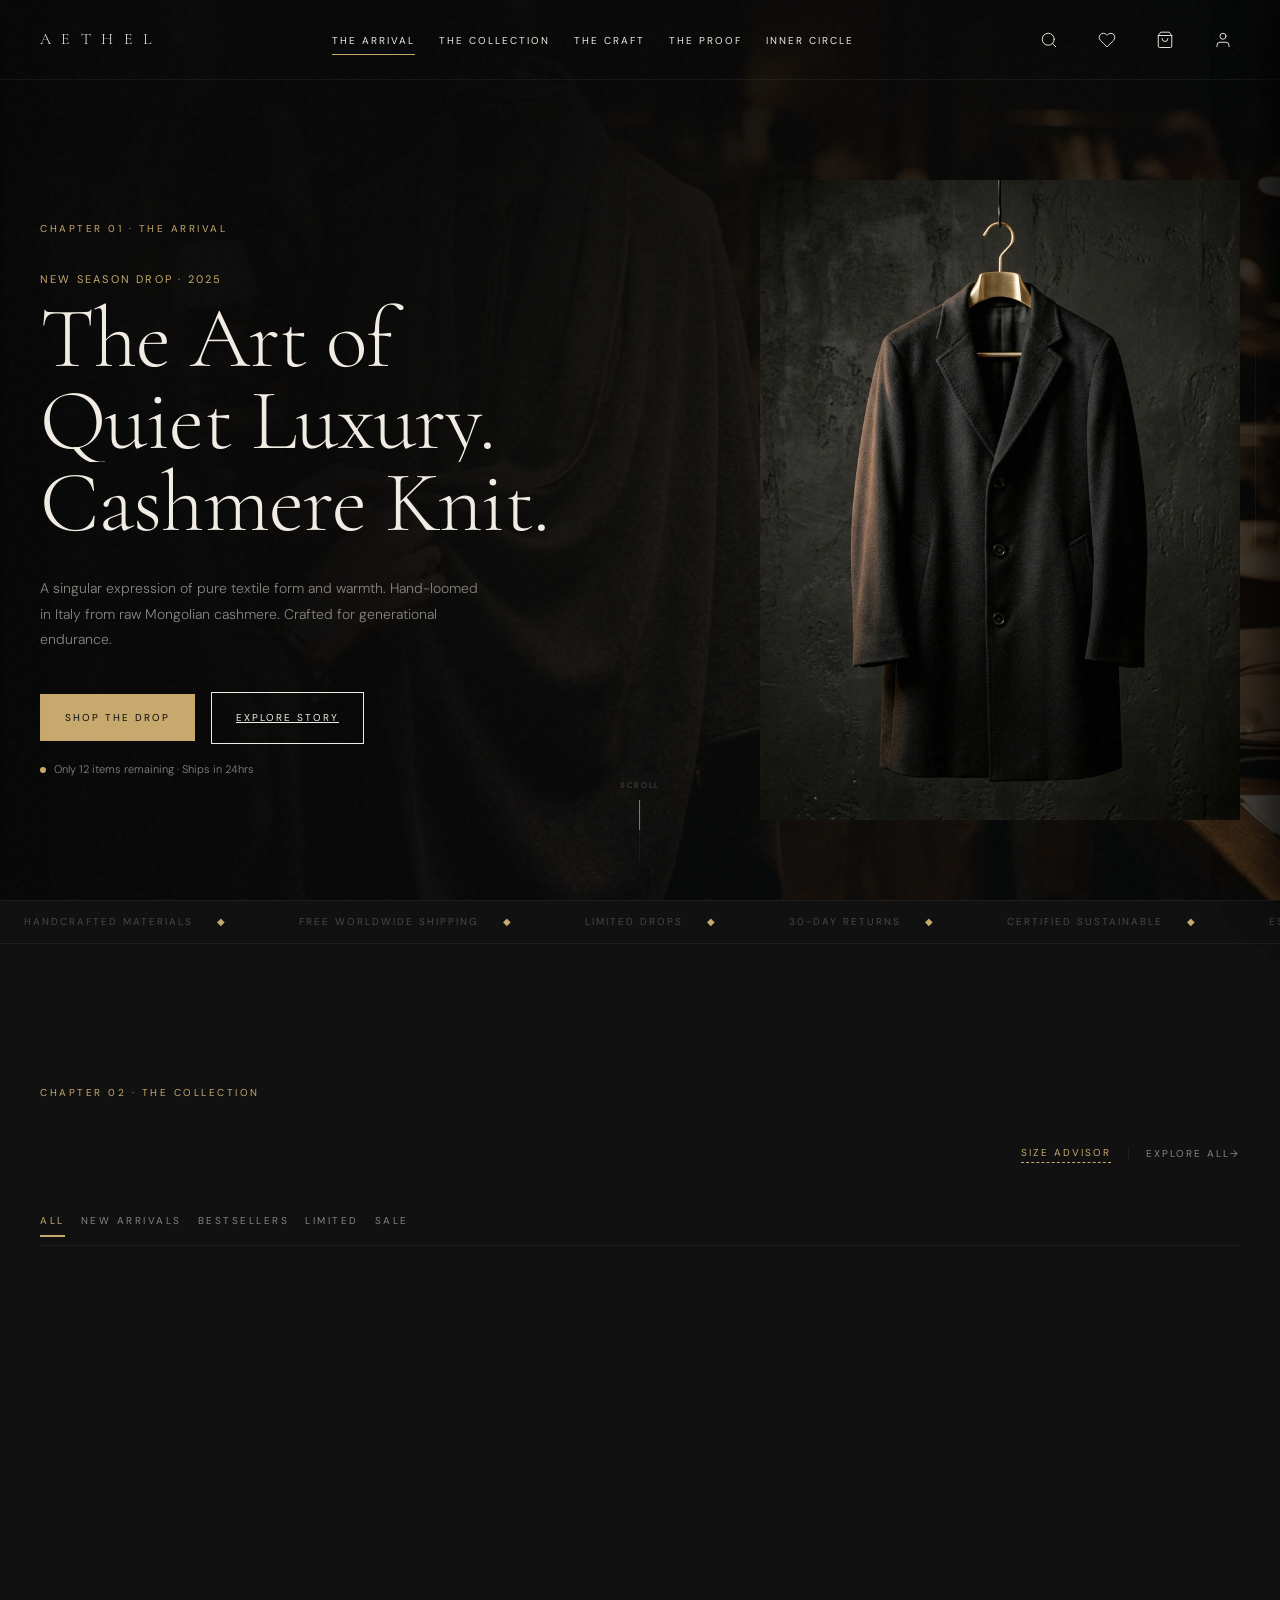
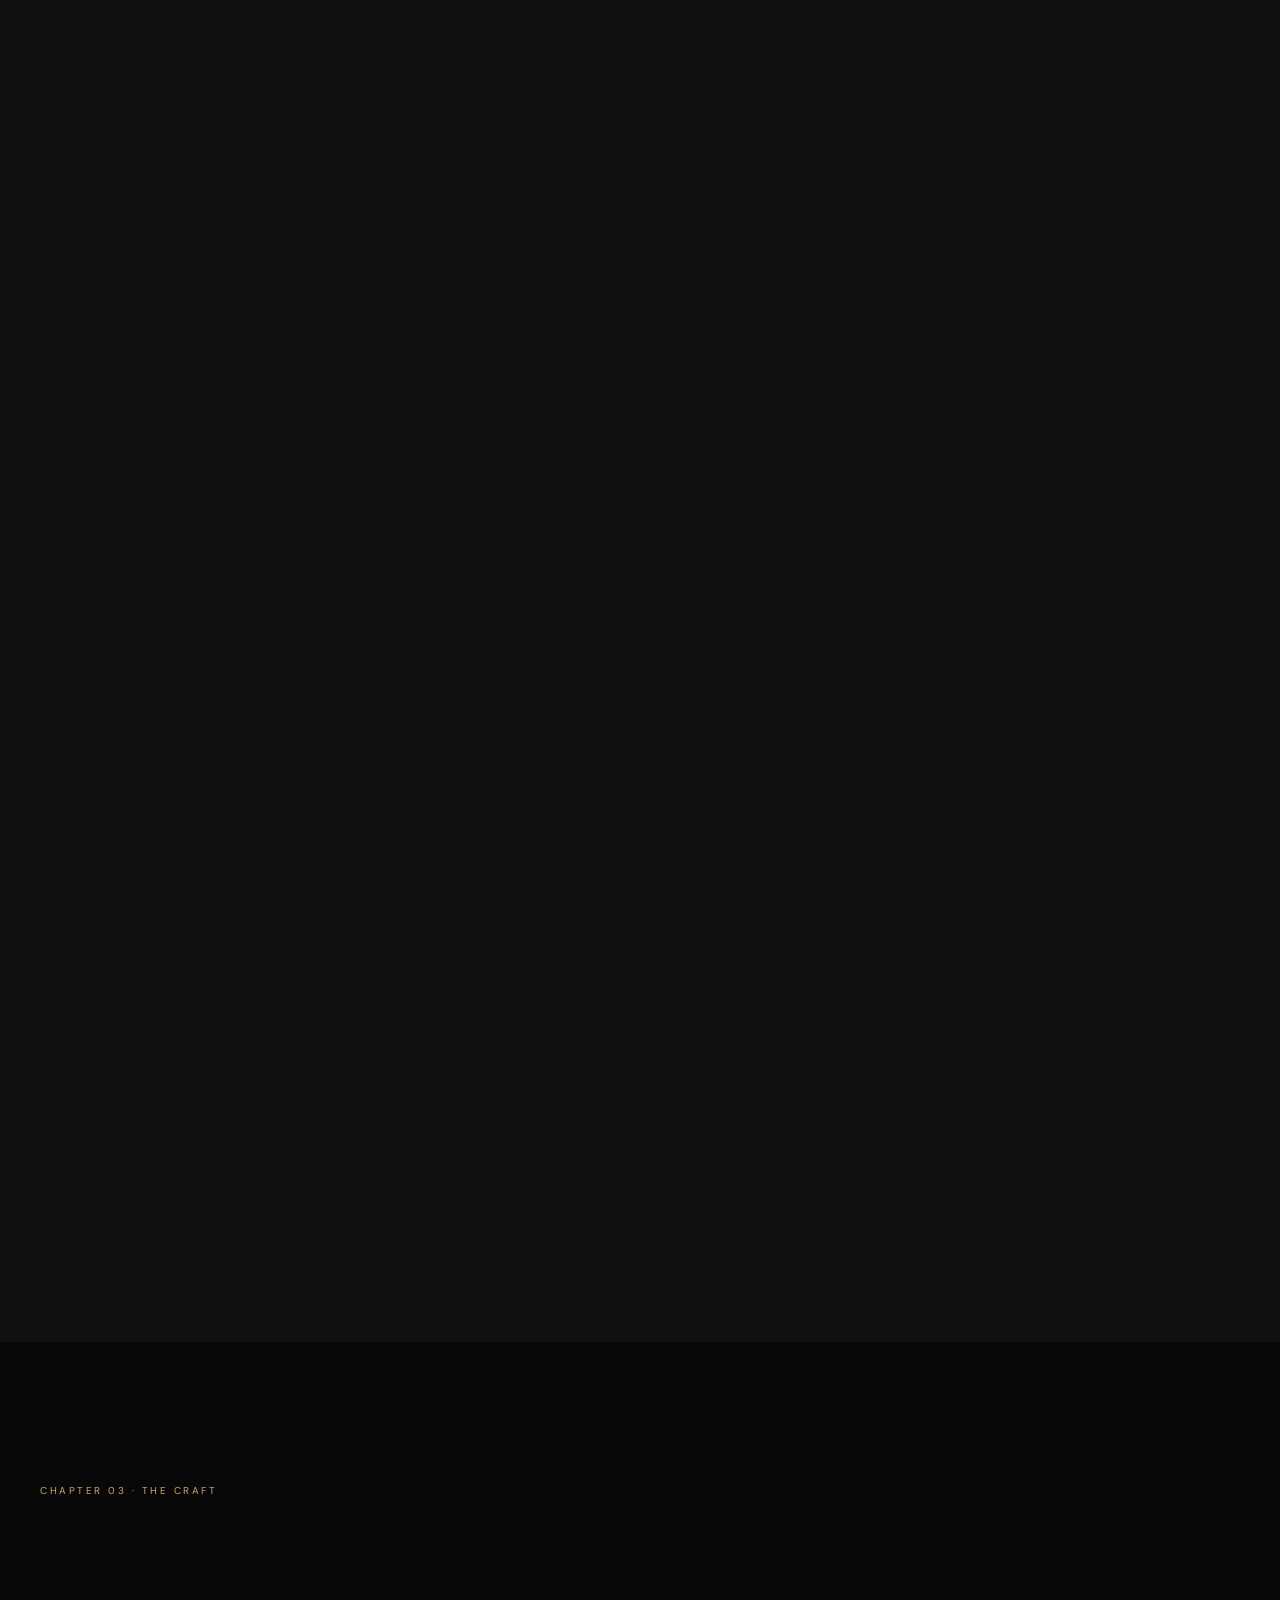
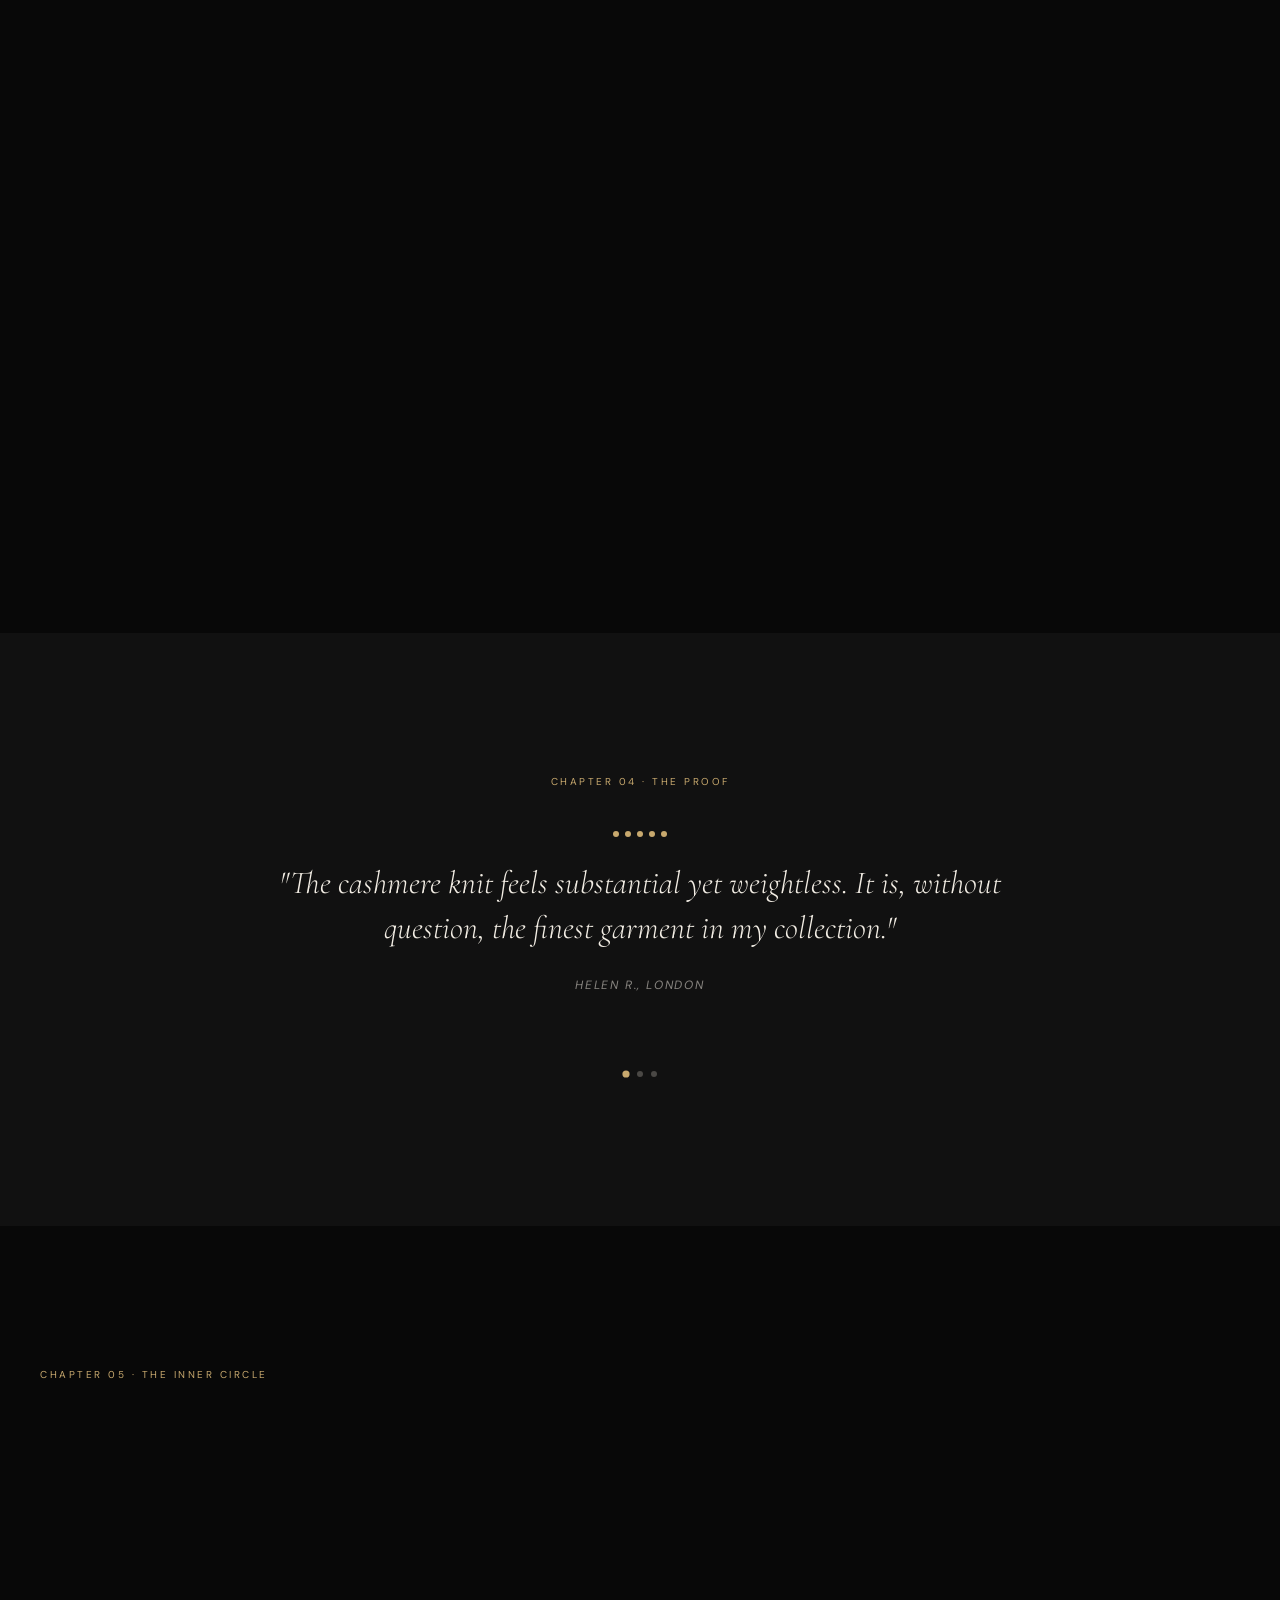
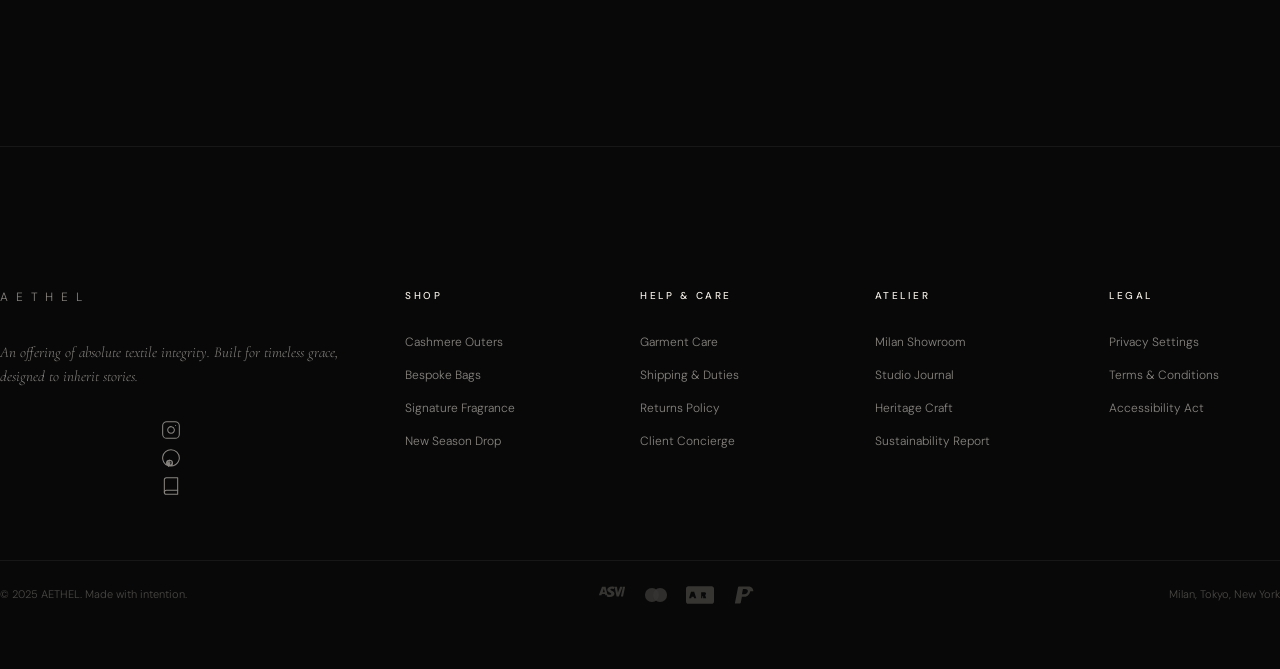
==== commit 48ef55b3: "Update website" ====
--- a/index.html
+++ b/index.html
@@ -20,7 +20,12 @@
     <link href="https://fonts.googleapis.com/css2?family=Cormorant+Garamond:ital,wght@0,300;0,400;1,300;1,400&family=DM+Sans:ital,wght@0,300;0,400;0,500;1,300;1,400&display=swap" rel="stylesheet">
   </noscript>
 
-  <link rel="stylesheet" href="index.css?v=1.1">
+  <link rel="stylesheet" href="index.css?v=1.2">
+  
+  <!-- GSAP Core & ScrollTrigger for premium smooth micro-interactions & parallax reveals -->
+  <script src="https://cdnjs.cloudflare.com/ajax/libs/gsap/3.12.2/gsap.min.js"></script>
+  <script src="https://cdnjs.cloudflare.com/ajax/libs/gsap/3.12.2/ScrollTrigger.min.js"></script>
+  <script src="https://cdnjs.cloudflare.com/ajax/libs/gsap/3.12.2/ScrollToPlugin.min.js"></script>
 </head>
 <body>
 
@@ -385,6 +390,82 @@
             </div>
           </article>
 
+          <!-- Product Card 9 (Vicuña Double Overcoat) -->
+          <article class="product-card scroll-reveal" data-categories="new all bestsellers" data-id="p9">
+            <div class="product-image-container">
+              <button class="wishlist-btn" aria-label="Add to Wishlist" data-id="p9">
+                <svg viewBox="0 0 24 24"><path d="M20.84 4.61a5.5 5.5 0 0 0-7.78 0L12 5.67l-1.06-1.06a5.5 5.5 0 0 0-7.78 7.78l1.06 1.06L12 21.23l7.78-7.78 1.06-1.06a5.5 5.5 0 0 0 0-7.78z"></path></svg>
+              </button>
+              <div class="image-ratio-wrapper ratio-3-4 mask-reveal-container interactive-image">
+                <img src="https://images.unsplash.com/photo-1544022613-e87ca75a784a?q=80&w=600&auto=format&fit=crop" alt="Vicuña Double Overcoat Front" class="product-image-primary image-loaded">
+                <img src="https://images.unsplash.com/photo-1591047139829-d91aecb6caea?q=80&w=600&auto=format&fit=crop" alt="Vicuña Double Overcoat Detail" class="product-image-secondary image-loaded" loading="lazy">
+              </div>
+              <button class="quick-add-bar add-to-cart-btn" data-id="p9" data-name="Vicuña Double Overcoat" data-price="4890" data-img="https://images.unsplash.com/photo-1544022613-e87ca75a784a?q=80&w=600&auto=format&fit=crop" data-variant="Camel Melange">ADD TO CART</button>
+            </div>
+            <div class="product-meta">
+              <span class="product-category">Outerwear</span>
+              <h3 class="product-name">Vicuña Double Overcoat</h3>
+              <span class="product-price price-display">$4,890</span>
+            </div>
+          </article>
+
+          <!-- Product Card 10 (Viceroy Silk Scarf) -->
+          <article class="product-card scroll-reveal" data-categories="limited all" data-id="p10">
+            <div class="product-image-container">
+              <button class="wishlist-btn" aria-label="Add to Wishlist" data-id="p10">
+                <svg viewBox="0 0 24 24"><path d="M20.84 4.61a5.5 5.5 0 0 0-7.78 0L12 5.67l-1.06-1.06a5.5 5.5 0 0 0-7.78 7.78l1.06 1.06L12 21.23l7.78-7.78 1.06-1.06a5.5 5.5 0 0 0 0-7.78z"></path></svg>
+              </button>
+              <div class="image-ratio-wrapper ratio-3-4 mask-reveal-container interactive-image">
+                <img src="https://images.unsplash.com/photo-1584917865442-de89df76afd3?q=80&w=600&auto=format&fit=crop" alt="Viceroy Silk Scarf Front" class="product-image-primary image-loaded">
+                <img src="https://images.unsplash.com/photo-1601924994987-69e26d50dc26?q=80&w=600&auto=format&fit=crop" alt="Viceroy Silk Scarf Detail" class="product-image-secondary image-loaded" loading="lazy">
+              </div>
+              <button class="quick-add-bar add-to-cart-btn" data-id="p10" data-name="Viceroy Silk Scarf" data-price="420" data-img="https://images.unsplash.com/photo-1584917865442-de89df76afd3?q=80&w=600&auto=format&fit=crop" data-variant="Sartorial Silk Paisley">ADD TO CART</button>
+            </div>
+            <div class="product-meta">
+              <span class="product-category">Accessories</span>
+              <h3 class="product-name">Viceroy Silk Scarf</h3>
+              <span class="product-price price-display">$420</span>
+            </div>
+          </article>
+
+          <!-- Product Card 11 (Suede Field Jacket) -->
+          <article class="product-card scroll-reveal" data-categories="new all bestsellers" data-id="p11">
+            <div class="product-image-container">
+              <button class="wishlist-btn" aria-label="Add to Wishlist" data-id="p11">
+                <svg viewBox="0 0 24 24"><path d="M20.84 4.61a5.5 5.5 0 0 0-7.78 0L12 5.67l-1.06-1.06a5.5 5.5 0 0 0-7.78 7.78l1.06 1.06L12 21.23l7.78-7.78 1.06-1.06a5.5 5.5 0 0 0 0-7.78z"></path></svg>
+              </button>
+              <div class="image-ratio-wrapper ratio-3-4 mask-reveal-container interactive-image">
+                <img src="https://images.unsplash.com/photo-1617137968427-85924c800a22?q=80&w=600&auto=format&fit=crop" alt="Suede Field Jacket Front" class="product-image-primary image-loaded">
+                <img src="https://images.unsplash.com/photo-1507679799987-c73779587ccf?q=80&w=600&auto=format&fit=crop" alt="Suede Field Jacket Detail" class="product-image-secondary image-loaded" loading="lazy">
+              </div>
+              <button class="quick-add-bar add-to-cart-btn" data-id="p11" data-name="Suede Field Jacket" data-price="2250" data-img="https://images.unsplash.com/photo-1617137968427-85924c800a22?q=80&w=600&auto=format&fit=crop" data-variant="Espresso Suede">ADD TO CART</button>
+            </div>
+            <div class="product-meta">
+              <span class="product-category">Outerwear</span>
+              <h3 class="product-name">Suede Field Jacket</h3>
+              <span class="product-price price-display">$2,250</span>
+            </div>
+          </article>
+
+          <!-- Product Card 12 (Atelier Leather Slides) -->
+          <article class="product-card scroll-reveal" data-categories="sale all" data-id="p12">
+            <div class="product-image-container">
+              <button class="wishlist-btn" aria-label="Add to Wishlist" data-id="p12">
+                <svg viewBox="0 0 24 24"><path d="M20.84 4.61a5.5 5.5 0 0 0-7.78 0L12 5.67l-1.06-1.06a5.5 5.5 0 0 0-7.78 7.78l1.06 1.06L12 21.23l7.78-7.78 1.06-1.06a5.5 5.5 0 0 0 0-7.78z"></path></svg>
+              </button>
+              <div class="image-ratio-wrapper ratio-3-4 mask-reveal-container interactive-image">
+                <img src="https://images.unsplash.com/photo-1603808033192-082d6f74b30d?q=80&w=600&auto=format&fit=crop" alt="Atelier Leather Slides Front" class="product-image-primary image-loaded">
+                <img src="https://images.unsplash.com/photo-1543163521-1bf539c55dd2?q=80&w=600&auto=format&fit=crop" alt="Atelier Leather Slides Detail" class="product-image-secondary image-loaded" loading="lazy">
+              </div>
+              <button class="quick-add-bar add-to-cart-btn" data-id="p12" data-name="Atelier Leather Slides" data-price="680" data-img="https://images.unsplash.com/photo-1603808033192-082d6f74b30d?q=80&w=600&auto=format&fit=crop" data-variant="Tuscan Tan Calfskin">ADD TO CART</button>
+            </div>
+            <div class="product-meta">
+              <span class="product-category">Footwear</span>
+              <h3 class="product-name">Atelier Leather Slides</h3>
+              <span class="product-price price-display">$680</span>
+            </div>
+          </article>
+
         </div>
       </div>
     </section>
--- a/index.css
+++ b/index.css
@@ -132,9 +132,21 @@
 .hero-headline {
   font-family: "Cormorant Garamond", serif;
   font-weight: 300;
-  font-size: clamp(36px, 5.2vw, 76px); /* Prevents line wrapping and width cut-offs on laptops */
+  font-size: clamp(38px, 5.2vw, 76px);
   letter-spacing: -0.02em;
   line-height: 0.95;
+}
+
+@media (max-width: 1600px) {
+  .hero-headline {
+    font-size: clamp(32px, 4.5vw, 64px);
+  }
+}
+
+@media (max-width: 1200px) {
+  .hero-headline {
+    font-size: clamp(28px, 4vw, 54px);
+  }
 }
 
 .chapter-label {
@@ -402,7 +414,7 @@
   border-radius: 50%;
   position: fixed;
   pointer-events: none;
-  z-index: 999;
+  z-index: 100000;
   transform: translate(-50%, -50%);
   will-change: transform;
   display: none;
@@ -415,7 +427,7 @@
   border-radius: 50%;
   position: fixed;
   pointer-events: none;
-  z-index: 998;
+  z-index: 99999;
   opacity: 0.4;
   transform: translate(-50%, -50%);
   will-change: transform, width, height, opacity, background-color;
@@ -1077,7 +1089,7 @@
   border: 1px solid var(--border);
   background-color: var(--bg-surface);
   padding: var(--space-xs);
-  transition: transform 400ms var(--ease-entry), border-color 400ms ease, box-shadow 400ms ease;
+  transition: border-color 400ms ease, box-shadow 400ms ease;
   will-change: transform;
 }
 
@@ -1108,7 +1120,6 @@
 
 /* Igloo Shimmer Rim Glow and elevation offset on hover */
 .product-card:hover {
-  transform: translateY(-4px);
   border-color: var(--gold);
   box-shadow: 0 0 0 1px rgba(200, 169, 110, 0.4), 
               0 20px 60px rgba(200, 169, 110, 0.08);
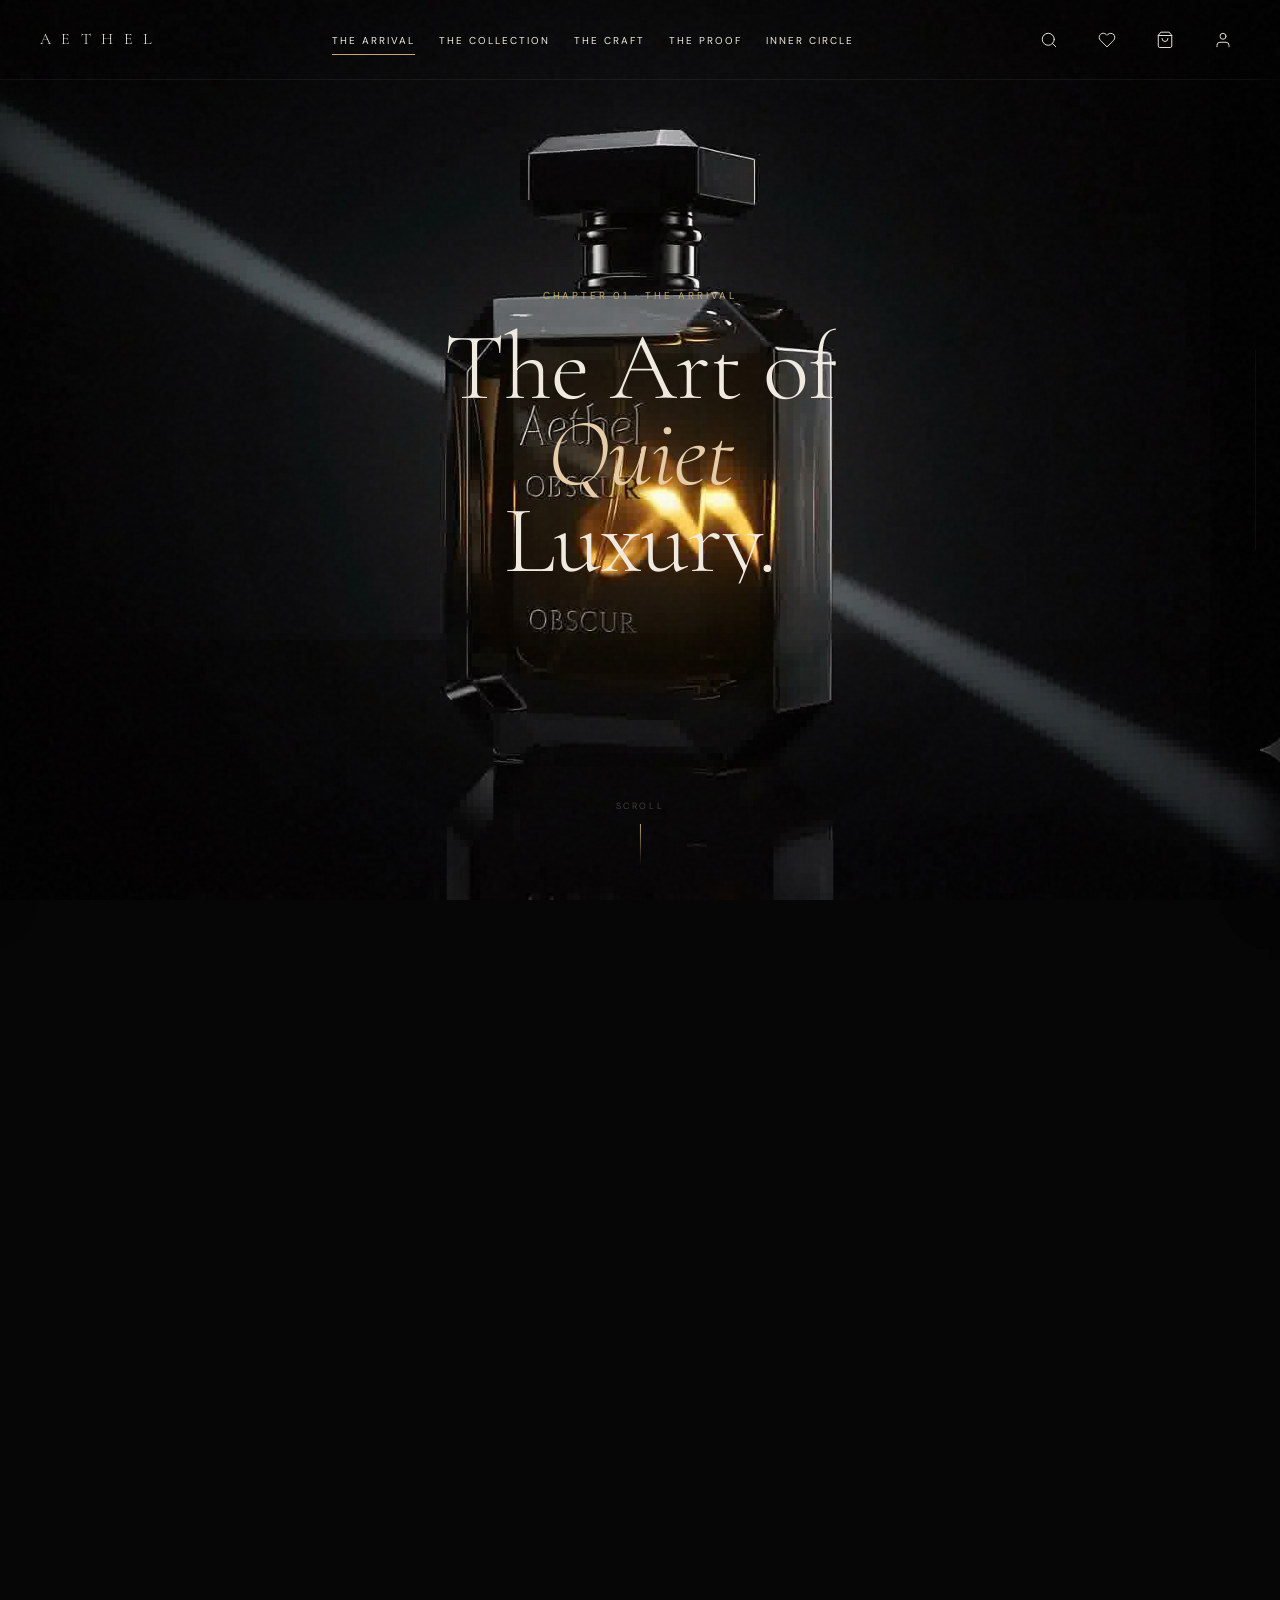
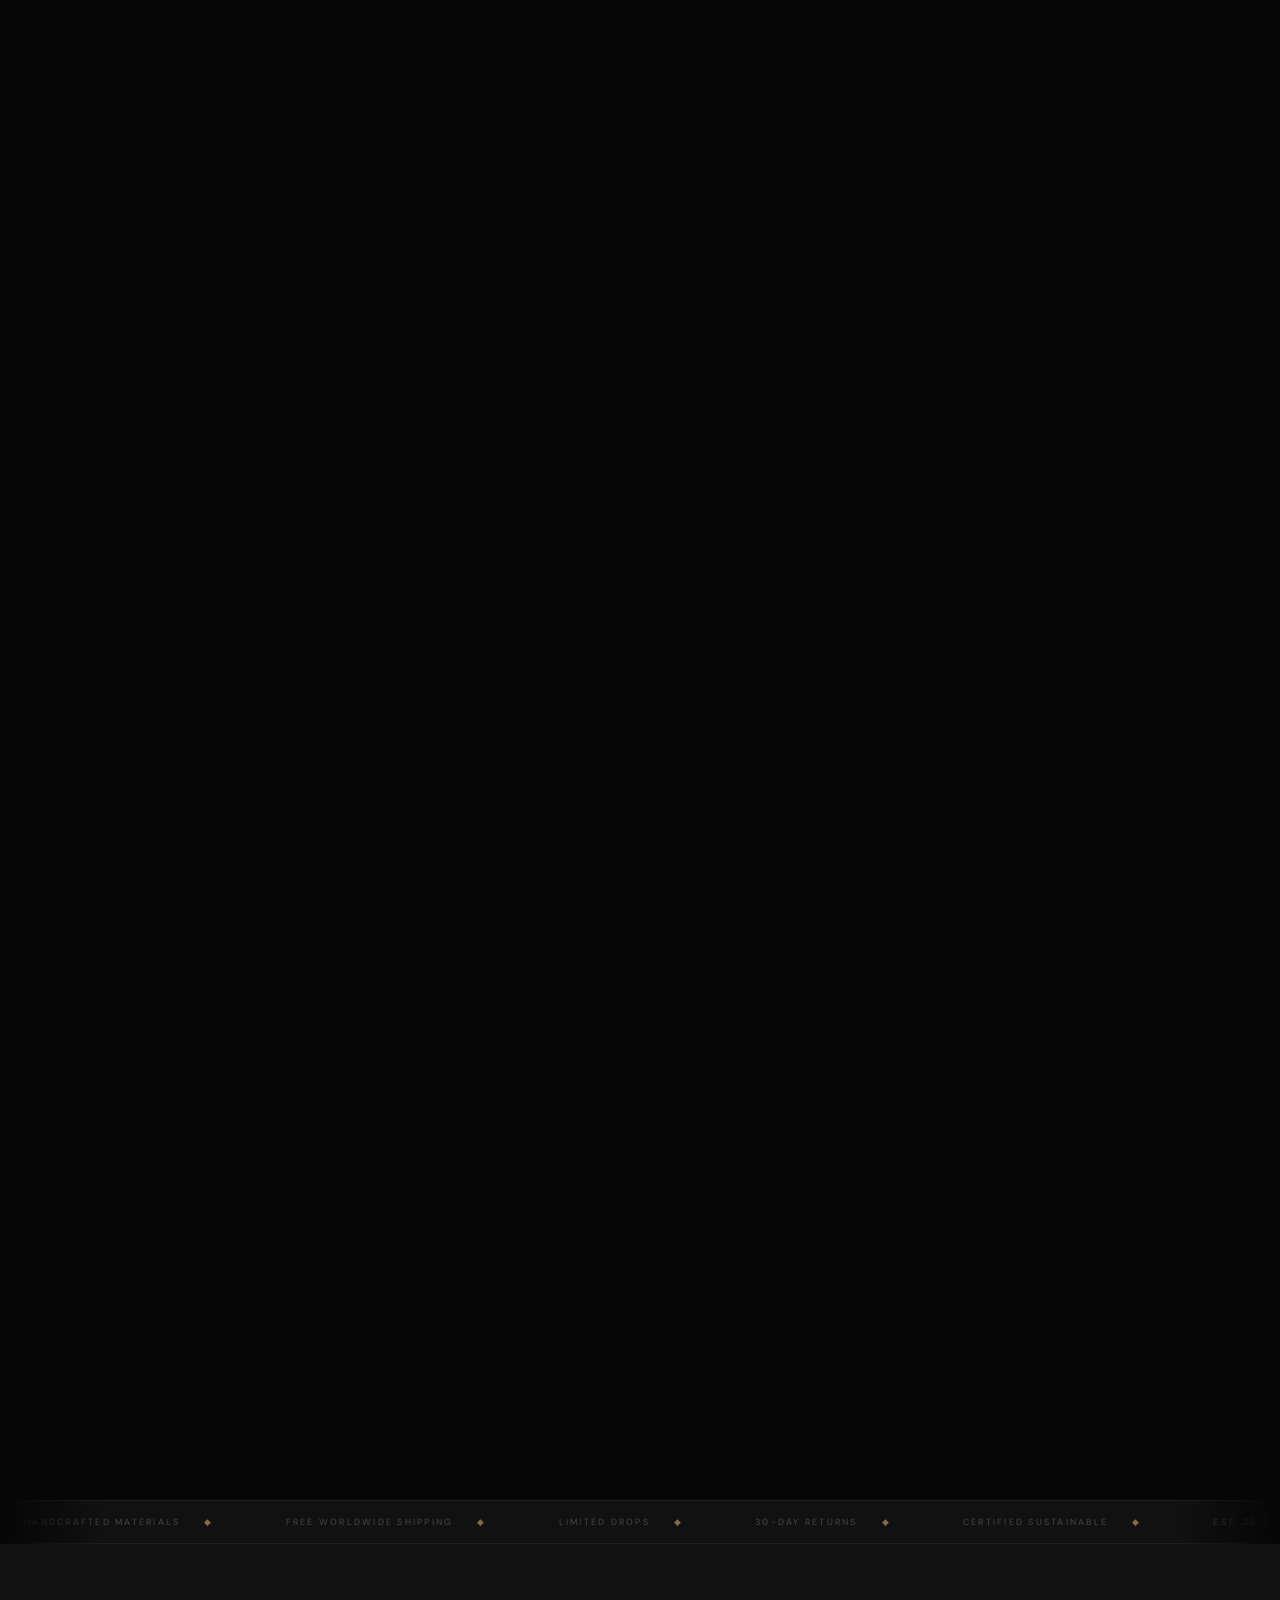
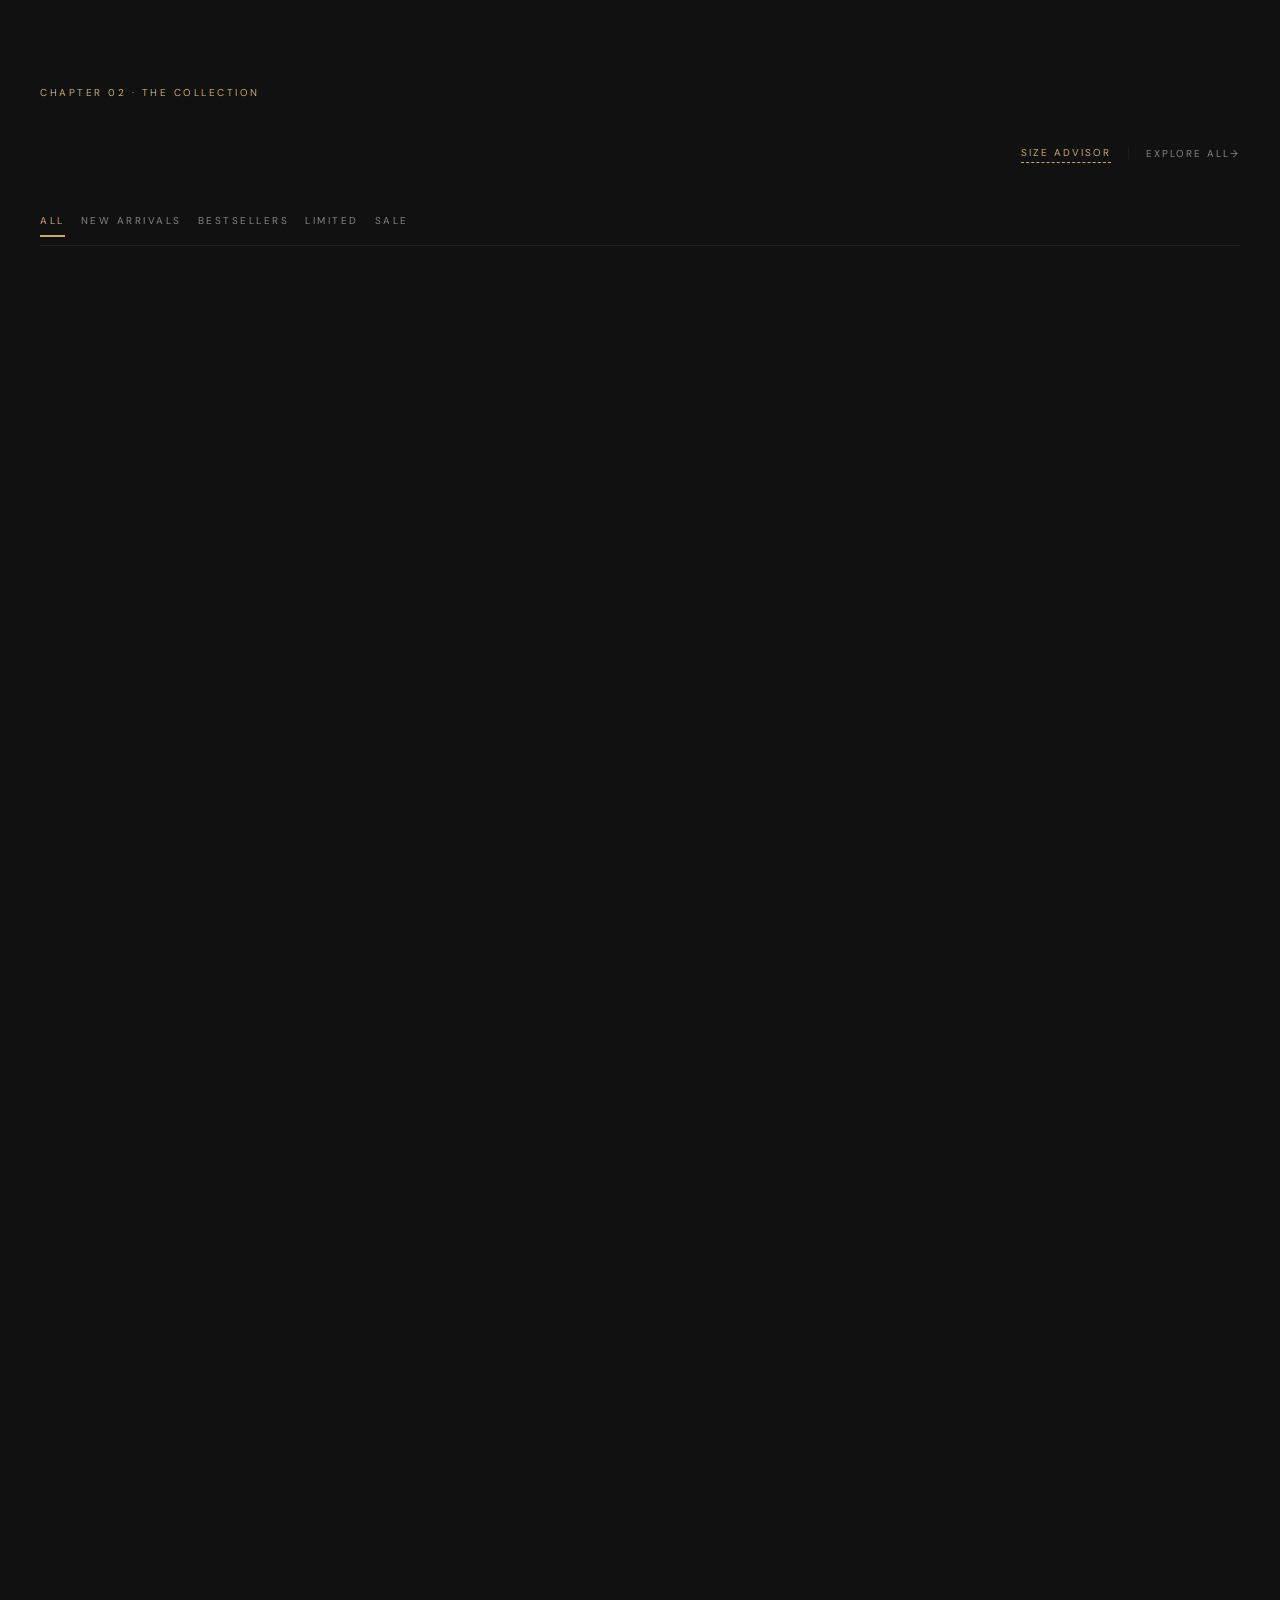
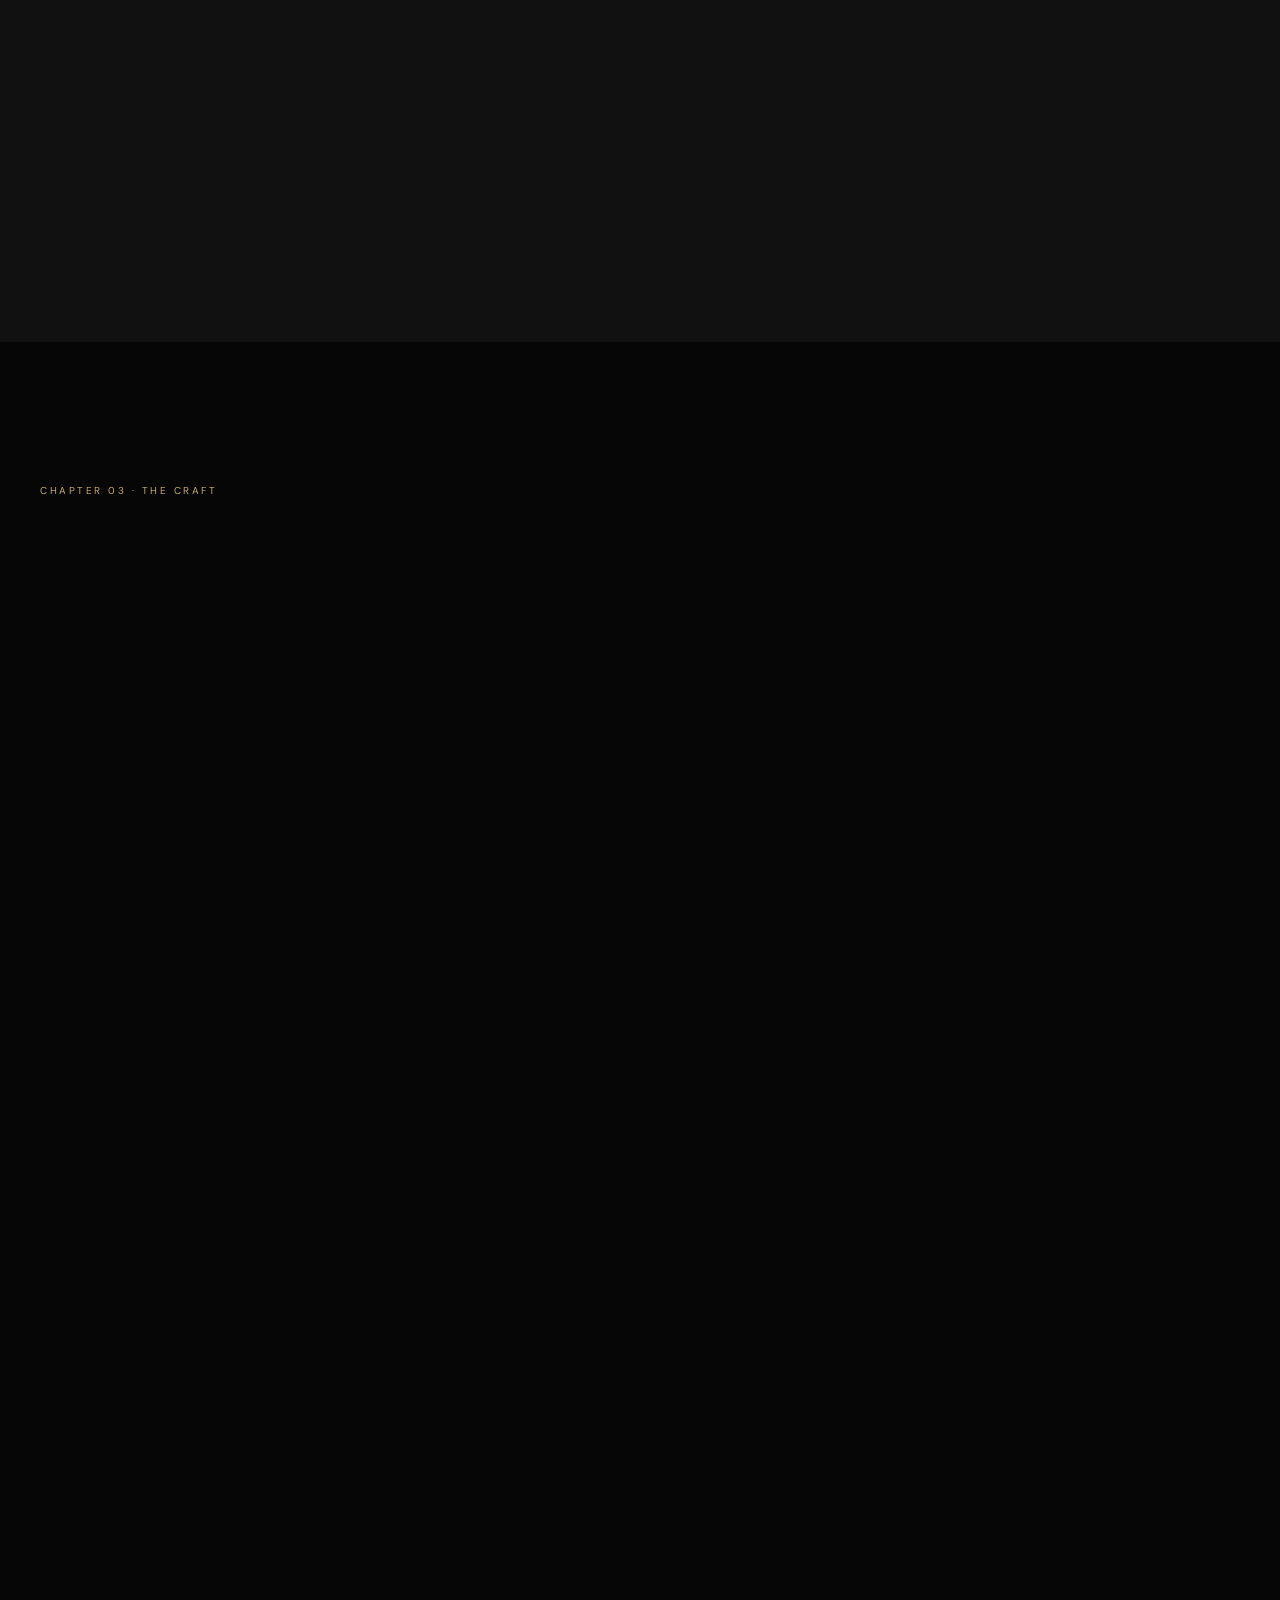
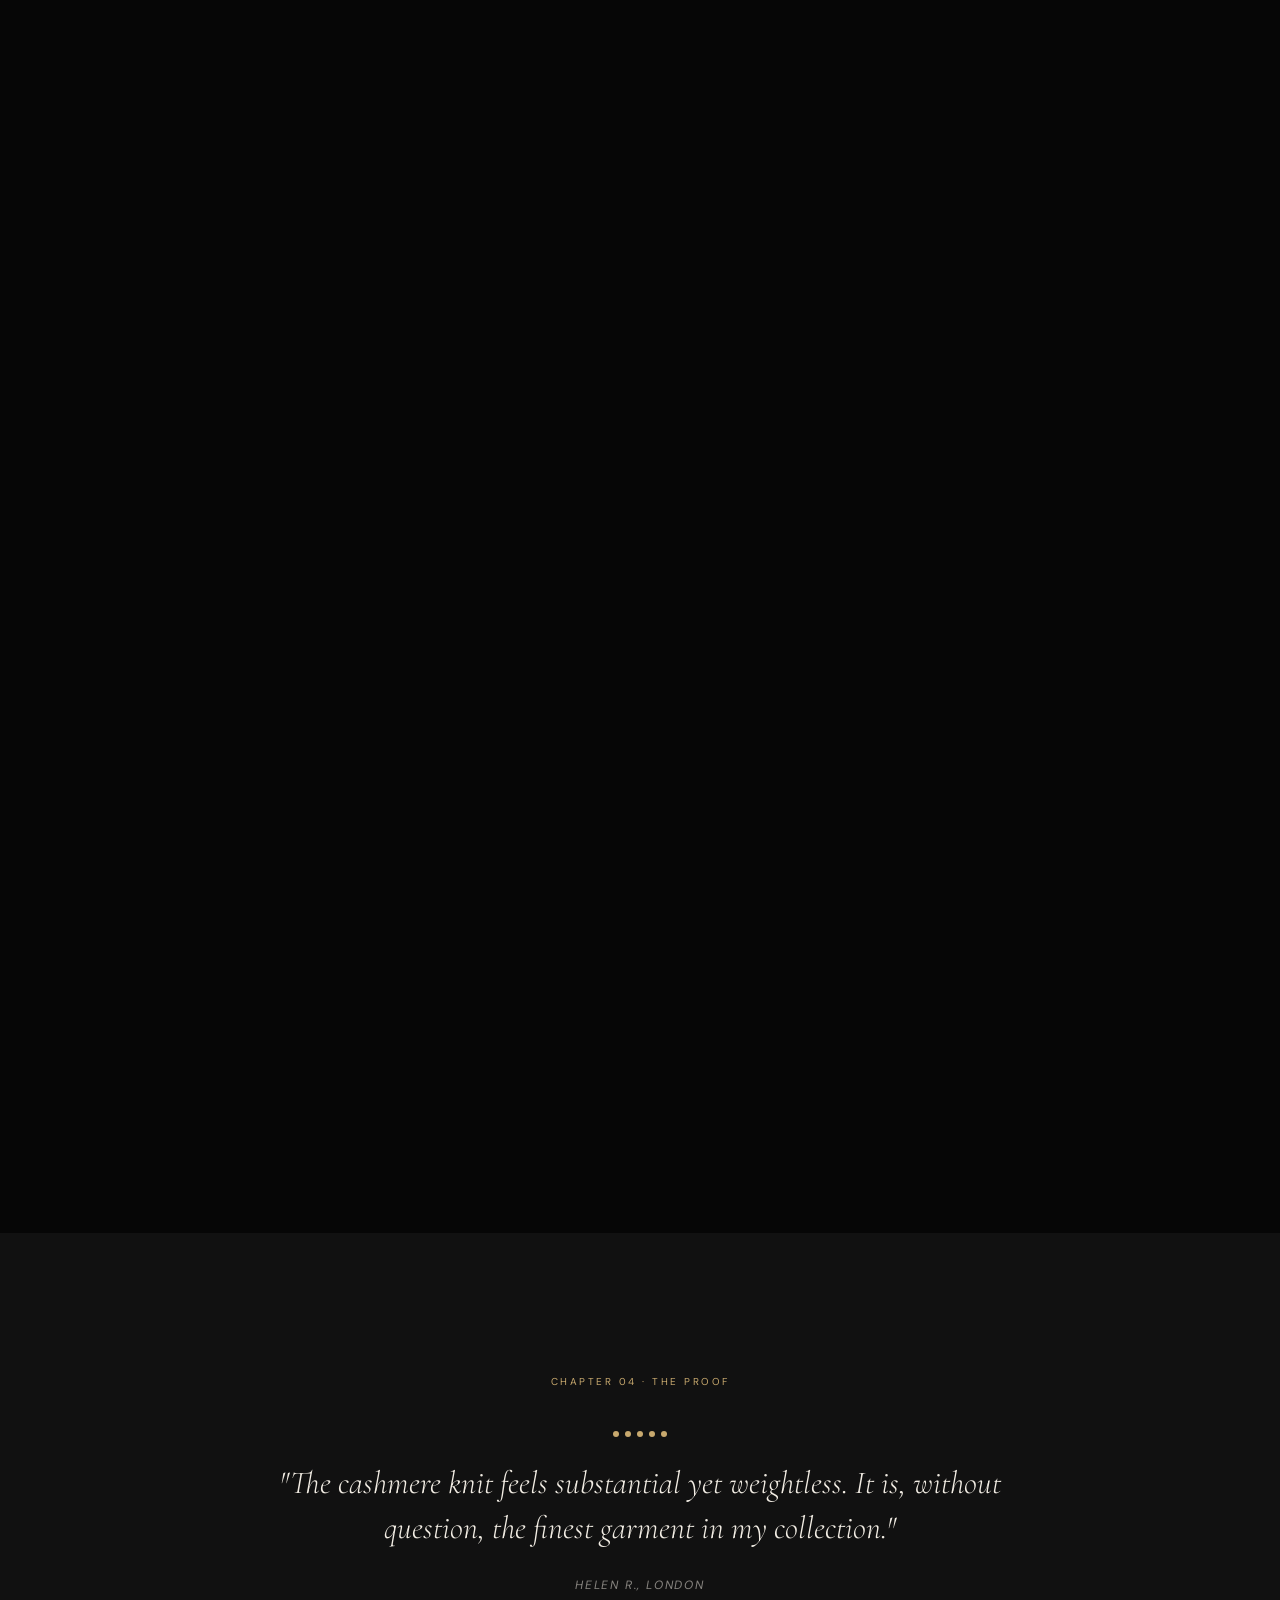
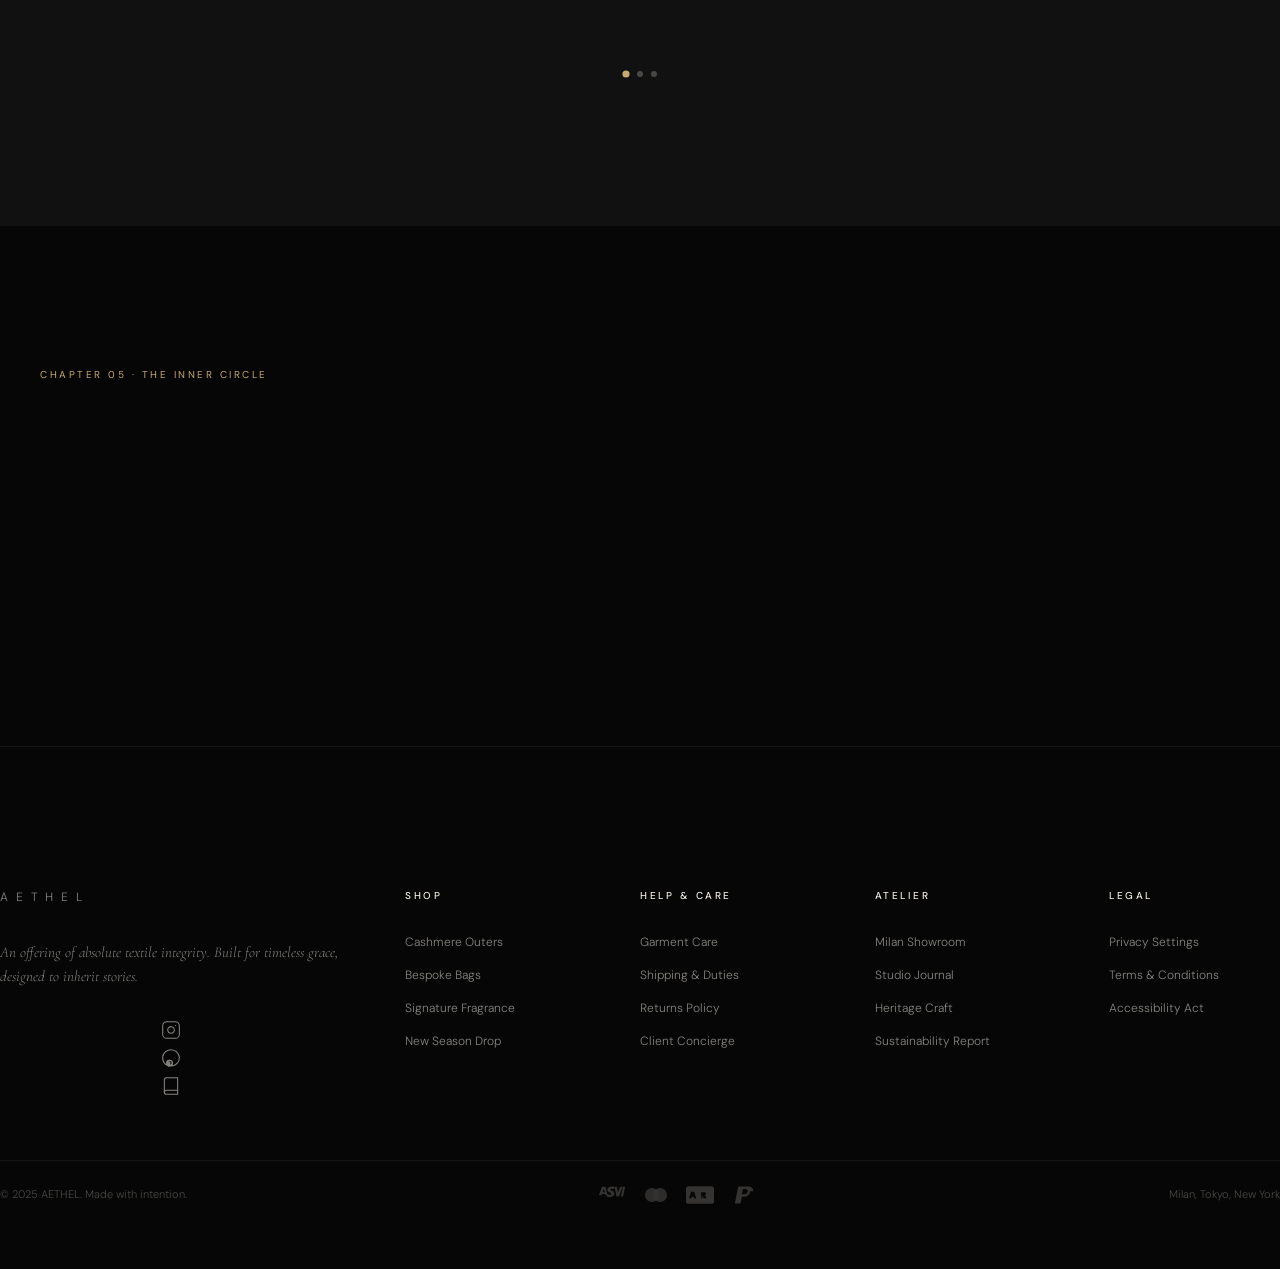
==== commit dea67771: "Update Aethel website with new animations and styling" ====
--- a/index.html
+++ b/index.html
@@ -130,56 +130,127 @@
   </div>
 
   <main>
-    <!-- ==========================================================================
-         CHAPTER 01 — THE ARRIVAL (Hero)
-         ========================================================================== -->
-    <section id="chapter-01" class="chapter hero-section active-chapter" data-chapter="01" data-depth="#080808">
-      <div class="hero-bg-container">
-        <img src="assets/hero_bg.png" alt="" class="hero-bg-image" fetchpriority="high">
-        <div class="hero-overlay"></div>
-      </div>
-
-      <div class="container hero-grid">
-        <!-- Left content block -->
-        <div class="hero-text-block">
-          <p class="chapter-label hero-badge">Chapter 01 · The Arrival</p>
-          <div style="display: flex; flex-direction: column; gap: var(--space-xs); margin-top: var(--space-xs);">
-            <p class="label-caps hero-badge" style="color: var(--gold); font-size: 11px;">New Season Drop · 2025</p>
-            <div class="hero-headline">
-              <span class="hero-title-line"><h1>The Art of</h1></span>
-              <span class="hero-title-line"><h1>Quiet Luxury.</h1></span>
-              <span class="hero-title-line"><h1>Cashmere Knit.</h1></span>
-            </div>
-          </div>
-          <p class="body-text hero-body" style="max-width: 440px; margin-top: var(--space-xs);">
-            A singular expression of pure textile form and warmth. Hand-loomed in Italy from raw Mongolian cashmere. Crafted for generational endurance.
-          </p>
-          
-          <div class="hero-ctas" style="margin-top: var(--space-sm); display: flex; flex-direction: column; gap: var(--space-sm);">
-            <div class="hero-ctas-container">
-              <button class="btn btn-primary interactive-cta" id="hero-primary-cta">Shop The Drop</button>
-              <a href="#chapter-03" class="btn btn-secondary interactive-cta">Explore Story</a>
-            </div>
-            <!-- Urgency Strip -->
-            <div class="hero-urgency-strip">
-              <span class="urgency-dot"></span>
-              <span>Only 12 items remaining · Ships in 24hrs</span>
-            </div>
-          </div>
-        </div>
-
-        <!-- Right image block -->
-        <div class="hero-image-block">
-          <div class="image-ratio-wrapper ratio-3-4 mask-reveal-container interactive-image" style="will-change: transform;">
-            <img src="assets/hero_product.png" alt="Featured Cashmere Coat details" class="image-loaded" fetchpriority="high">
-          </div>
-        </div>
-      </div>
-
-      <!-- Pulse Scroll Indicator -->
-      <div class="hero-scroll-indicator">
-        <p class="label-caps" style="font-size: 8px; color: var(--text-hint);">Scroll</p>
-        <div class="hero-scroll-line"></div>
+
+    <!-- LOADER — shown while frames preload -->
+    <div id="aethel-loader">
+      <div id="loader-inner">
+        <span id="loader-brand">A E T H E L</span>
+        <div id="loader-track">
+          <div id="loader-fill"></div>
+        </div>
+        <span id="loader-pct">0%</span>
+      </div>
+    </div>
+
+    <!-- FRAME SEQUENCE HERO -->
+    <section id="chapter-01" class="sequence-section">
+      <div class="sequence-sticky">
+        <canvas id="hero-canvas"></canvas>
+        <div id="beat-container">
+
+          <!-- BEAT 1: 0%–14% scroll -->
+          <div class="beat" id="beat-1"
+            style="top:50%;left:50%;
+                   transform:translate(-50%,-55%);
+                   text-align:center;">
+            <span class="beat-label">Chapter 01 · The Arrival</span>
+            <h1 class="beat-headline">
+              <span class="line-wrap"><span class="line">The Art of</span></span>
+              <span class="line-wrap"><span class="line"><em>Quiet</em></span></span>
+              <span class="line-wrap"><span class="line">Luxury.</span></span>
+            </h1>
+          </div>
+
+          <!-- BEAT 2: 16%–30% scroll -->
+          <div class="beat" id="beat-2"
+            style="top:50%;left:7%;
+                   transform:translateY(-50%);">
+            <span class="beat-label">New Season · 2025</span>
+            <h2 class="beat-sub">
+              Hand-loomed<br>
+              in <em>Milan.</em>
+            </h2>
+            <p class="beat-body">
+              Raw Mongolian cashmere sourced from<br>
+              independent family pastoralists.<br>
+              Crafted for generational endurance.
+            </p>
+          </div>
+
+          <!-- BEAT 3: 32%–46% scroll -->
+          <div class="beat" id="beat-3"
+            style="top:50%;right:7%;
+                   transform:translateY(-50%);
+                   text-align:right;">
+            <span class="beat-label">The Material</span>
+            <h2 class="beat-sub">
+              15.5 microns.<br>
+              <em>Nothing coarser.</em>
+            </h2>
+            <p class="beat-body" style="margin-left:auto">
+              Fiber fineness measured to the decimal.<br>
+              Temperature-regulated mountain washing.<br>
+              Hand-sorted. Always.
+            </p>
+          </div>
+
+          <!-- BEAT 4: 48%–62% scroll -->
+          <div class="beat" id="beat-4"
+            style="bottom:10%;left:50%;
+                   transform:translateX(-50%);
+                   text-align:center;">
+            <span class="beat-label">The Process</span>
+            <h2 class="beat-sub">
+              <em>Seventy-two hours</em><br>
+              of finishing.
+            </h2>
+          </div>
+
+          <!-- BEAT 5: 64%–78% scroll -->
+          <div class="beat" id="beat-5"
+            style="top:18%;left:7%;">
+            <span class="beat-label">The Rarity</span>
+            <h2 class="beat-sub">
+              Limited<br>
+              to <em>500.</em>
+            </h2>
+            <p class="beat-body">
+              No reorders. No exceptions.<br>
+              Each piece carries a numbered atelier card.
+            </p>
+          </div>
+
+          <!-- BEAT 6: 82%–100% scroll -->
+          <div class="beat" id="beat-6"
+            style="top:50%;left:50%;
+                   transform:translate(-50%,-50%);
+                   text-align:center;">
+            <span class="beat-label">Yours</span>
+            <h2 class="beat-sub" style="font-size:clamp(36px,5vw,72px)">
+              The question<br>
+              is <em>when.</em>
+            </h2>
+            <div class="beat-cta-group">
+              <button class="btn-primary-seq"
+                onclick="document.getElementById('chapter-02').scrollIntoView({behavior:'smooth'})">
+                Shop The Drop
+              </button>
+              <span class="beat-urgency">
+                ⚡ Only 12 remaining · Ships in 24hrs
+              </span>
+            </div>
+          </div>
+
+        </div><!-- end beat-container -->
+
+        <!-- thin gold progress line right edge -->
+        <div id="seq-progress"></div>
+
+        <!-- scroll nudge -->
+        <div id="scroll-nudge">
+          <span>Scroll</span>
+          <div id="scroll-line"></div>
+        </div>
       </div>
     </section>
 
@@ -454,10 +525,10 @@
                 <svg viewBox="0 0 24 24"><path d="M20.84 4.61a5.5 5.5 0 0 0-7.78 0L12 5.67l-1.06-1.06a5.5 5.5 0 0 0-7.78 7.78l1.06 1.06L12 21.23l7.78-7.78 1.06-1.06a5.5 5.5 0 0 0 0-7.78z"></path></svg>
               </button>
               <div class="image-ratio-wrapper ratio-3-4 mask-reveal-container interactive-image">
-                <img src="https://images.unsplash.com/photo-1603808033192-082d6f74b30d?q=80&w=600&auto=format&fit=crop" alt="Atelier Leather Slides Front" class="product-image-primary image-loaded">
+                <img src="https://images.unsplash.com/photo-1543163521-1bf539c55dd2?q=80&w=600&auto=format&fit=crop" alt="Atelier Leather Slides Front" class="product-image-primary image-loaded">
                 <img src="https://images.unsplash.com/photo-1543163521-1bf539c55dd2?q=80&w=600&auto=format&fit=crop" alt="Atelier Leather Slides Detail" class="product-image-secondary image-loaded" loading="lazy">
               </div>
-              <button class="quick-add-bar add-to-cart-btn" data-id="p12" data-name="Atelier Leather Slides" data-price="680" data-img="https://images.unsplash.com/photo-1603808033192-082d6f74b30d?q=80&w=600&auto=format&fit=crop" data-variant="Tuscan Tan Calfskin">ADD TO CART</button>
+              <button class="quick-add-bar add-to-cart-btn" data-id="p12" data-name="Atelier Leather Slides" data-price="680" data-img="https://images.unsplash.com/photo-1543163521-1bf539c55dd2?q=80&w=600&auto=format&fit=crop" data-variant="Tuscan Tan Calfskin">ADD TO CART</button>
             </div>
             <div class="product-meta">
               <span class="product-category">Footwear</span>
@@ -1076,6 +1147,7 @@
   </button>
 
   <!-- Interaction Logic Script -->
-  <script src="main.js"></script>
+  <script src="sequence.js?v=5"></script>
+  <script src="main.js?v=2"></script>
 </body>
 </html>
--- a/index.css
+++ b/index.css
@@ -2633,3 +2633,507 @@
     cursor: auto !important;
   }
 }
+\n
+/* ──────────────────────────────────────────────────────────────────────────
+   SEQUENCE DISPLAY & STICKY VIEWS
+   ────────────────────────────────────────────────────────────────────────── */
+#sequence-section {
+  height: 600vh;
+  position: relative;
+  background-color: var(--bg);
+}
+
+#sequence-sticky {
+  position: sticky;
+  top: 0;
+  width: 100vw;
+  height: 100vh;
+  overflow: hidden;
+  background-color: var(--bg);
+  z-index: 1; /* Keep under nav but above background */
+}
+
+#sequence-canvas {
+  width: 100%;
+  height: 100%;
+  display: block;
+  will-change: transform;
+}
+
+#scroll-progress-bar {
+  position: fixed;
+  right: 0;
+  top: 0;
+  width: 2px;
+  height: 0%;
+  background: var(--gold);
+  z-index: 100;
+  transition: height 0.05s linear;
+}
+
+/* ──────────────────────────────────────────────────────────────────────────
+   TEXT OVERLAYS AND BEATS
+   ────────────────────────────────────────────────────────────────────────── */
+#text-overlay-container {
+  position: absolute;
+  inset: 0;
+  pointer-events: none;
+  z-index: 10;
+}
+
+.text-beat {
+  position: absolute;
+  opacity: 0;
+  transition: opacity 0.5s var(--ease-out),
+              transform 0.6s var(--ease-out);
+  will-change: transform, opacity;
+  pointer-events: auto;
+}
+
+.text-beat.visible {
+  opacity: 1;
+  transform: translateY(0) translateX(0) !important;
+}
+
+.seq-label {
+  font-family: 'DM Sans', sans-serif;
+  font-size: 10px;
+  font-weight: 400;
+  letter-spacing: 0.25em;
+  text-transform: uppercase;
+  color: var(--gold);
+  display: block;
+  margin-bottom: 16px;
+}
+
+.seq-headline {
+  font-family: 'Cormorant Garamond', serif;
+  font-size: clamp(38px, 5.2vw, 84px);
+  font-weight: 200;
+  line-height: 0.95;
+  letter-spacing: -0.01em;
+  color: var(--text-primary);
+}
+
+.seq-headline em {
+  font-style: italic;
+  color: var(--gold);
+}
+
+.seq-body-copy {
+  font-family: 'DM Sans', sans-serif;
+  font-size: 14px;
+  font-weight: 300;
+  line-height: 1.8;
+  color: var(--text-secondary);
+  max-width: 360px;
+  margin-top: 20px;
+}
+
+
+/* Fix Cursor on Inputs */
+body.has-custom-cursor.cursor-on-input { cursor: text !important; }
+body.cursor-on-input .custom-cursor-dot, body.cursor-on-input .custom-cursor-ring { opacity: 0 !important; }
+
+
+/* ── LOADER ── */
+#aethel-loader {
+  position: fixed;
+  inset: 0;
+  background: #050505;
+  z-index: 99999;
+  display: flex;
+  align-items: center;
+  justify-content: center;
+  transition: opacity 1s cubic-bezier(0.4,0,1,1);
+}
+#aethel-loader.hidden {
+  opacity: 0;
+  pointer-events: none;
+}
+#loader-inner {
+  display: flex;
+  flex-direction: column;
+  align-items: center;
+  gap: 28px;
+}
+#loader-brand {
+  font-family: 'Cormorant Garamond', serif;
+  font-size: 22px;
+  font-weight: 300;
+  letter-spacing: 0.5em;
+  color: #C8A96E;
+  text-transform: uppercase;
+}
+#loader-track {
+  width: 180px;
+  height: 1px;
+  background: rgba(255,255,255,0.08);
+}
+#loader-fill {
+  height: 1px;
+  width: 0%;
+  background: #C8A96E;
+  transition: width 0.08s linear;
+}
+#loader-pct {
+  font-family: 'DM Sans', sans-serif;
+  font-size: 10px;
+  letter-spacing: 0.2em;
+  color: #4A4845;
+  text-transform: uppercase;
+}
+
+/* ── SEQUENCE SECTION ── */
+.sequence-section {
+  height: 700vh;
+  position: relative;
+}
+.sequence-sticky {
+  position: sticky;
+  top: 0;
+  width: 100vw;
+  height: 100vh;
+  overflow: hidden;
+}
+#hero-canvas {
+  position: absolute;
+  inset: 0;
+  width: 100%;
+  height: 100%;
+  will-change: transform;
+}
+
+/* ── PROGRESS BAR ── */
+#seq-progress {
+  position: fixed;
+  right: 0;
+  top: 0;
+  width: 1.5px;
+  height: 0%;
+  background: #C8A96E;
+  z-index: 50;
+  transition: height 0.06s linear;
+}
+
+/* ── BEATS ── */
+#beat-container {
+  position: absolute;
+  inset: 0;
+  pointer-events: none;
+  z-index: 10;
+}
+.beat {
+  position: absolute;
+  opacity: 0;
+  pointer-events: none;
+  transition:
+    opacity 0.6s cubic-bezier(0.16,1,0.3,1),
+    transform 0.7s cubic-bezier(0.16,1,0.3,1);
+}
+.beat.active {
+  opacity: 1;
+  pointer-events: auto;
+}
+.beat-label {
+  display: block;
+  font-family: 'DM Sans', sans-serif;
+  font-size: 10px;
+  font-weight: 400;
+  letter-spacing: 0.28em;
+  text-transform: uppercase;
+  color: #C8A96E;
+  margin-bottom: 20px;
+}
+.beat-headline {
+  font-family: 'Cormorant Garamond', serif;
+  font-size: clamp(48px, 7.5vw, 108px);
+  font-weight: 200;
+  line-height: 0.9;
+  letter-spacing: -0.01em;
+  color: #F2EDE4;
+  overflow: hidden;
+}
+.beat-sub {
+  font-family: 'Cormorant Garamond', serif;
+  font-size: clamp(34px, 4.5vw, 62px);
+  font-weight: 200;
+  line-height: 1.0;
+  color: #F2EDE4;
+  margin-bottom: 24px;
+}
+.beat-headline em,
+.beat-sub em {
+  font-style: italic;
+  color: #E8CEAA;
+}
+.beat-body {
+  font-family: 'DM Sans', sans-serif;
+  font-size: 13px;
+  font-weight: 300;
+  line-height: 1.9;
+  color: #888580;
+  margin-top: 8px;
+}
+.beat-cta-group {
+  display: flex;
+  flex-direction: column;
+  align-items: center;
+  gap: 16px;
+  margin-top: 40px;
+  pointer-events: auto;
+}
+.btn-primary-seq {
+  font-family: 'DM Sans', sans-serif;
+  font-size: 11px;
+  font-weight: 400;
+  letter-spacing: 0.22em;
+  text-transform: uppercase;
+  color: #F2EDE4;
+  background: transparent;
+  border: 1px solid rgba(200,169,110,0.55);
+  padding: 15px 44px;
+  border-radius: 0;
+  cursor: pointer;
+  position: relative;
+  overflow: hidden;
+  transition: color 0.4s ease;
+}
+.btn-primary-seq::before {
+  content: '';
+  position: absolute;
+  inset: 0;
+  background: #C8A96E;
+  transform: translateX(-101%);
+  transition: transform 0.45s cubic-bezier(0.16,1,0.3,1);
+}
+.btn-primary-seq:hover::before { transform: translateX(0); }
+.btn-primary-seq:hover { color: #080808; }
+.btn-primary-seq:active { transform: scale(0.97); }
+.beat-urgency {
+  font-family: 'DM Sans', sans-serif;
+  font-size: 10px;
+  letter-spacing: 0.14em;
+  color: #4A4845;
+}
+
+/* ── LINE MASK ANIMATION (Beat 1 headline) ── */
+.line-wrap {
+  display: block;
+  overflow: hidden;
+}
+.line {
+  display: block;
+  transform: translateY(105%);
+  transition: transform 0.8s cubic-bezier(0.16,1,0.3,1);
+}
+#beat-1.active .line {
+  transform: translateY(0);
+}
+#beat-1.active .line-wrap:nth-child(2) .line {
+  transition-delay: 0.1s;
+}
+#beat-1.active .line-wrap:nth-child(3) .line {
+  transition-delay: 0.2s;
+}
+
+/* ── BEATS INITIAL TRANSFORM (before active) ── */
+#beat-2 { transform: translateY(-50%) translateX(-28px); }
+#beat-2.active { transform: translateY(-50%) translateX(0); }
+
+#beat-3 { transform: translateY(-50%) translateX(28px); }
+#beat-3.active { transform: translateY(-50%) translateX(0); }
+
+#beat-4 { transform: translateX(-50%) translateY(28px); }
+#beat-4.active { transform: translateX(-50%) translateY(0); }
+
+#beat-5 { transform: translateX(-28px); }
+#beat-5.active { transform: translateX(0); }
+
+#beat-6 { transform: translate(-50%,-50%) translateY(28px); }
+#beat-6.active { transform: translate(-50%,-50%) translateY(0); }
+
+/* ── SCROLL NUDGE ── */
+#scroll-nudge {
+  position: absolute;
+  bottom: 36px;
+  left: 50%;
+  transform: translateX(-50%);
+  display: flex;
+  flex-direction: column;
+  align-items: center;
+  gap: 10px;
+  z-index: 20;
+  opacity: 1;
+  transition: opacity 0.5s ease;
+}
+#scroll-nudge.hidden { opacity: 0; }
+#scroll-nudge span {
+  font-family: 'DM Sans', sans-serif;
+  font-size: 9px;
+  letter-spacing: 0.28em;
+  text-transform: uppercase;
+  color: #4A4845;
+}
+#scroll-line {
+  width: 1px;
+  height: 40px;
+  background: linear-gradient(to bottom, #C8A96E, transparent);
+  animation: scrollPulse 2s ease-in-out infinite;
+}
+@keyframes scrollPulse {
+  0%,100% { opacity: 0.3; transform: scaleY(1); }
+  50% { opacity: 1; transform: scaleY(1.3); }
+}
+
+
+/* ── NAVBAR UPGRADE ── */
+.navbar {
+  border-bottom: 1px solid rgba(200,169,110,0);
+  transition: border-bottom-color 0.4s ease, background-color 0.4s ease, backdrop-filter 0.4s ease;
+}
+.navbar.scrolled {
+  border-bottom-color: rgba(200,169,110,0.15);
+}
+.nav-links a {
+  letter-spacing: 0.2em !important;
+}
+.nav-links a:hover {
+  color: #C8A96E !important;
+}
+
+/* ── MARQUEE STRIP UPGRADE ── */
+.marquee-container {
+  mask-image: linear-gradient(to right, transparent 0%, black 8%, black 92%, transparent 100%);
+  -webkit-mask-image: linear-gradient(to right, transparent 0%, black 8%, black 92%, transparent 100%);
+}
+.marquee-item {
+  font-size: 9px !important;
+  letter-spacing: 0.25em !important;
+}
+.marquee-separator {
+  color: rgba(200,169,110,0.6) !important;
+}
+
+/* ── PRODUCT GRID UPGRADE ── */
+.product-card {
+  transition: box-shadow 0.4s ease;
+}
+.product-card:hover {
+  box-shadow: 0 0 0 1px rgba(200,169,110,0.25), 0 24px 48px rgba(0,0,0,0.4);
+}
+.quick-add-bar {
+  background: rgba(8,8,8,0.94) !important;
+  font-size: 9px !important;
+  letter-spacing: 0.22em !important;
+  border-top: 1px solid rgba(200,169,110,0.4) !important;
+}
+.product-price {
+  font-weight: 300 !important;
+  color: #C8A96E !important;
+}
+/* Clip-path reveal added via JS inline style or utility class */
+.clip-reveal-active {
+  animation: clipReveal 800ms cubic-bezier(0.16,1,0.3,1) forwards;
+}
+@keyframes clipReveal {
+  from { clip-path: inset(100% 0 0 0); }
+  to { clip-path: inset(0% 0 0 0); }
+}
+
+/* ── CHAPTER 03 UPGRADE ── */
+.story-image-container img {
+  will-change: transform;
+}
+.pull-quote {
+  border-left: 1px solid rgba(200,169,110,0.4) !important;
+  padding-left: 20px !important;
+}
+
+/* ── CHAPTER 04 TESTIMONIALS UPGRADE ── */
+.rating-dots span {
+  width: 5px; 
+  height: 5px;
+  border-radius: 50%;
+  background: #C8A96E;
+  display: inline-block;
+  margin: 0 3px;
+}
+
+/* ── CART DRAWER UPGRADE ── */
+body.cart-open {
+  overflow: hidden;
+}
+
+/* ── NEWSLETTER UPGRADE ── */
+.newsletter-form {
+  position: relative;
+}
+.newsletter-input {
+  border-bottom: 1px solid rgba(255,255,255,0.1); /* Base border */
+}
+.newsletter-form::after {
+  content: '';
+  position: absolute;
+  bottom: 0; left: 0;
+  width: 0%; height: 1px;
+  background: #C8A96E;
+  transition: width 0.4s cubic-bezier(0.16,1,0.3,1);
+  pointer-events: none;
+}
+.newsletter-form:focus-within::after { width: 100%; }
+
+/* ── GLOBAL POLISH ── */
+/* Custom Cursor */
+#cursor-dot {
+  position: fixed; top:-3px; left:-3px;
+  width:6px; height:6px;
+  background: #C8A96E;
+  border-radius: 50%;
+  pointer-events: none; z-index: 9999;
+  will-change: transform;
+}
+#cursor-ring {
+  position: fixed; top:-18px; left:-18px;
+  width:36px; height:36px;
+  border: 1px solid rgba(200,169,110,0.45);
+  border-radius: 50%;
+  pointer-events: none; z-index: 9998;
+  will-change: transform;
+  transition: width 0.3s, height 0.3s, border-color 0.3s, top 0.3s, left 0.3s, opacity 0.3s;
+}
+@media (pointer: coarse) {
+  #cursor-dot, #cursor-ring { display: none !important; }
+  body { cursor: auto !important; }
+}
+
+/* Scroll to top button */
+#scroll-to-top {
+  position: fixed;
+  bottom: 24px;
+  right: 24px;
+  width: 44px;
+  height: 44px;
+  border-radius: 50%;
+  border: 1px solid rgba(200,169,110,0.4);
+  background: transparent;
+  color: #C8A96E;
+  display: flex;
+  align-items: center;
+  justify-content: center;
+  font-size: 16px;
+  cursor: pointer;
+  opacity: 0;
+  pointer-events: none;
+  transition: opacity 300ms ease;
+  z-index: 9900;
+}
+#scroll-to-top.visible {
+  opacity: 1;
+  pointer-events: auto;
+}
+
+/* Global Transition Depth Effect */
+body {
+  transition: background-color 1.2s ease;
+}
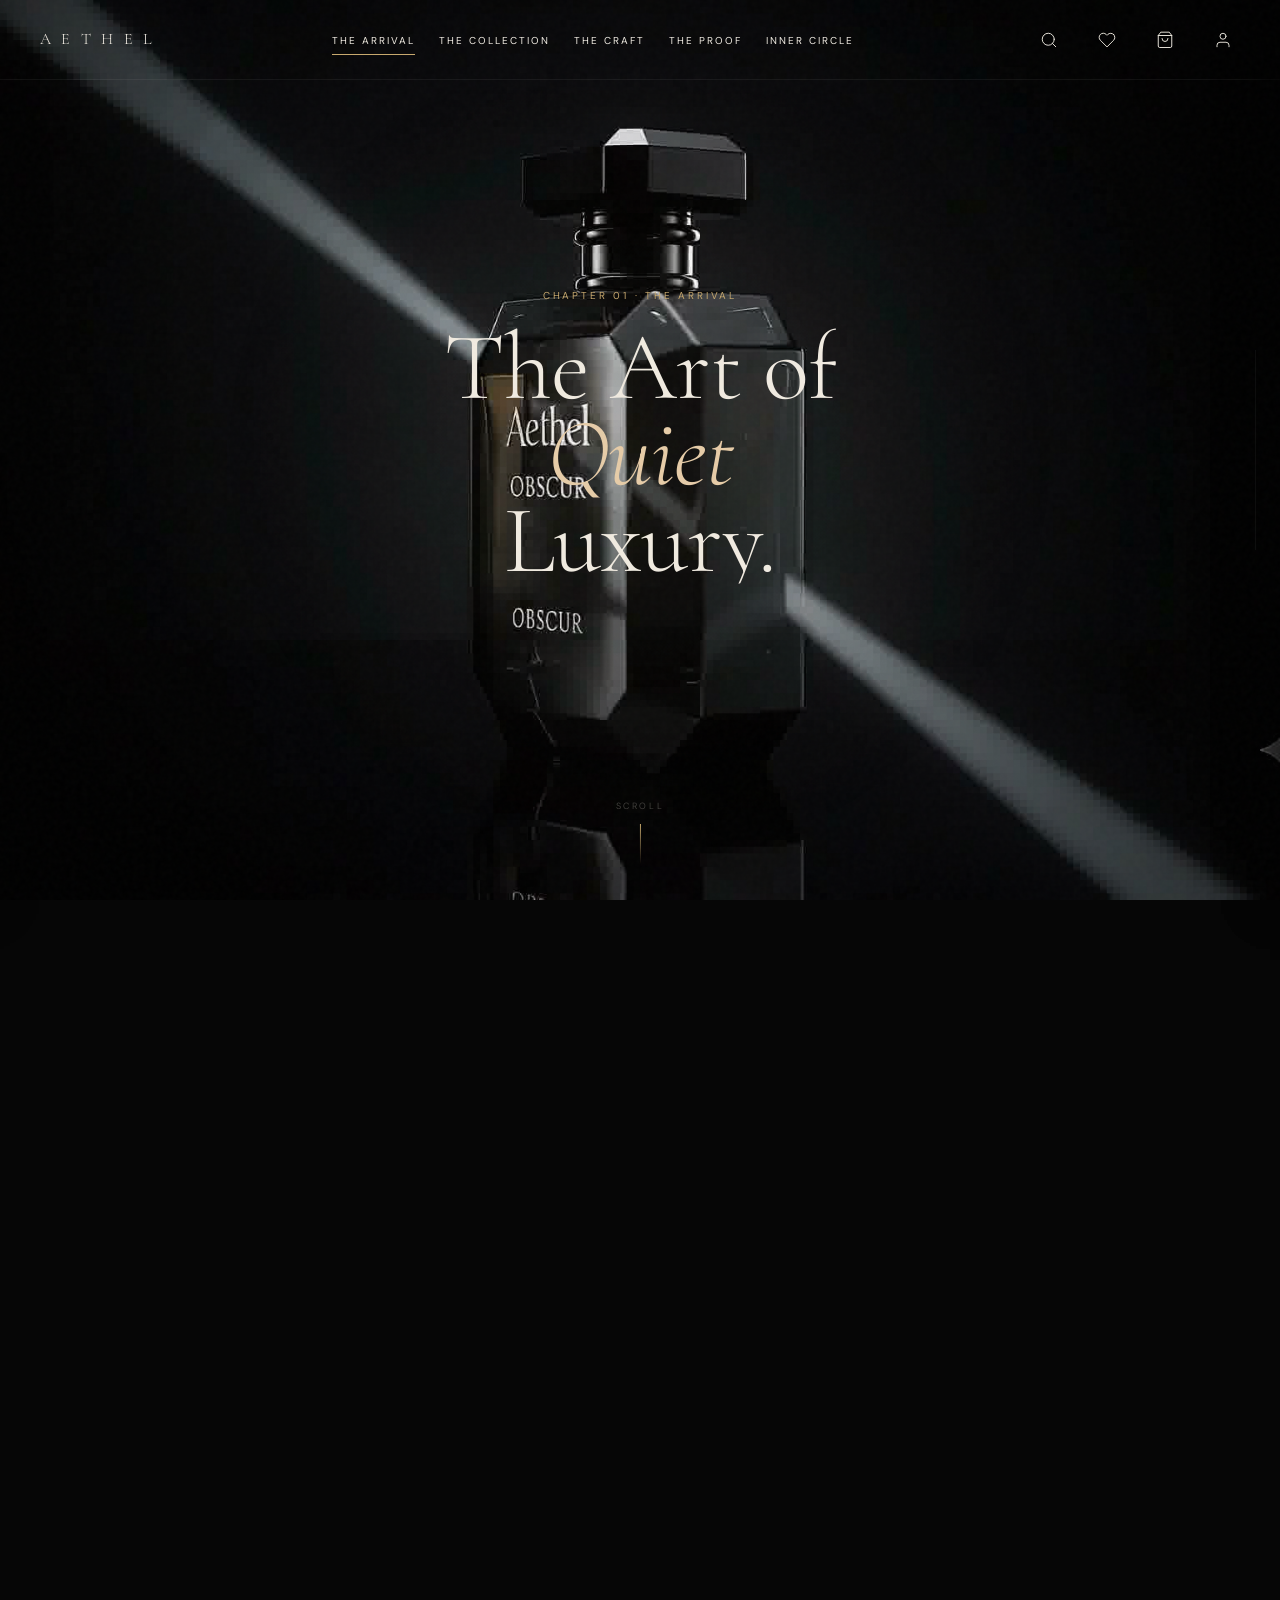
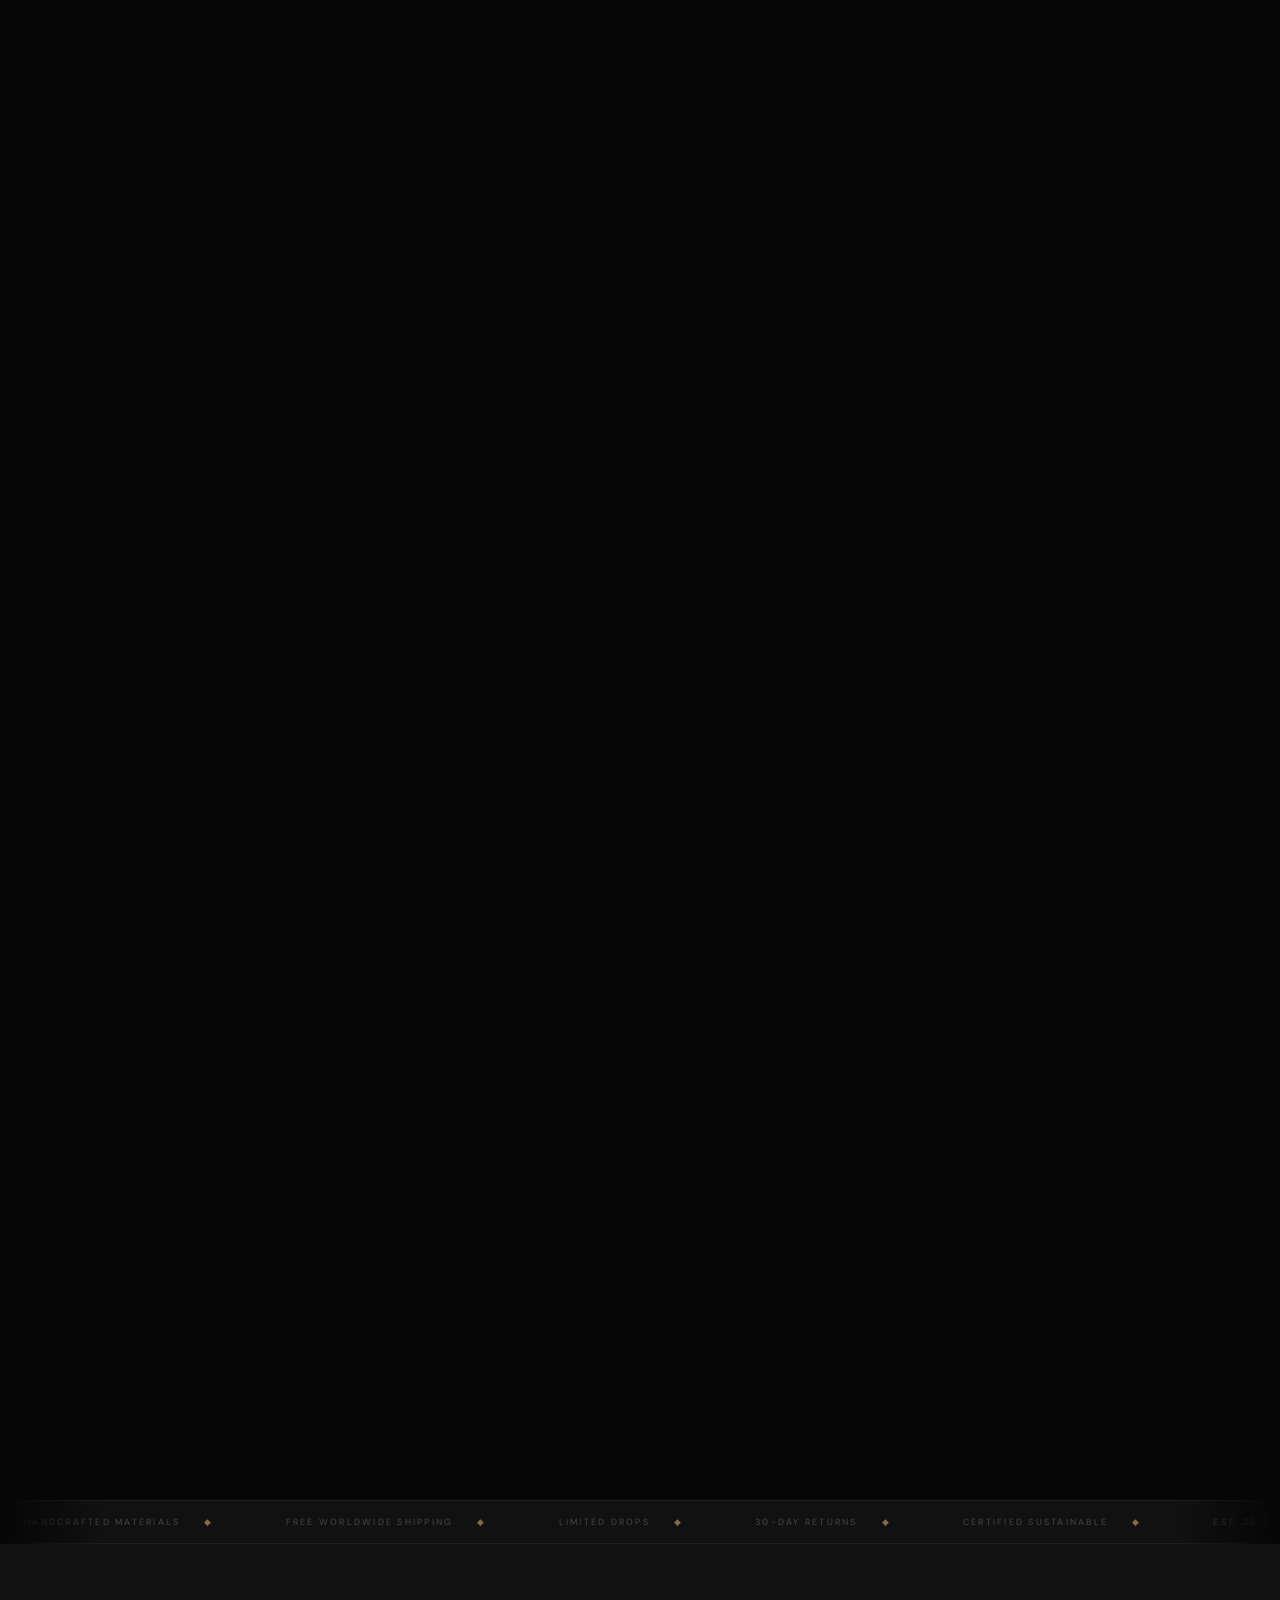
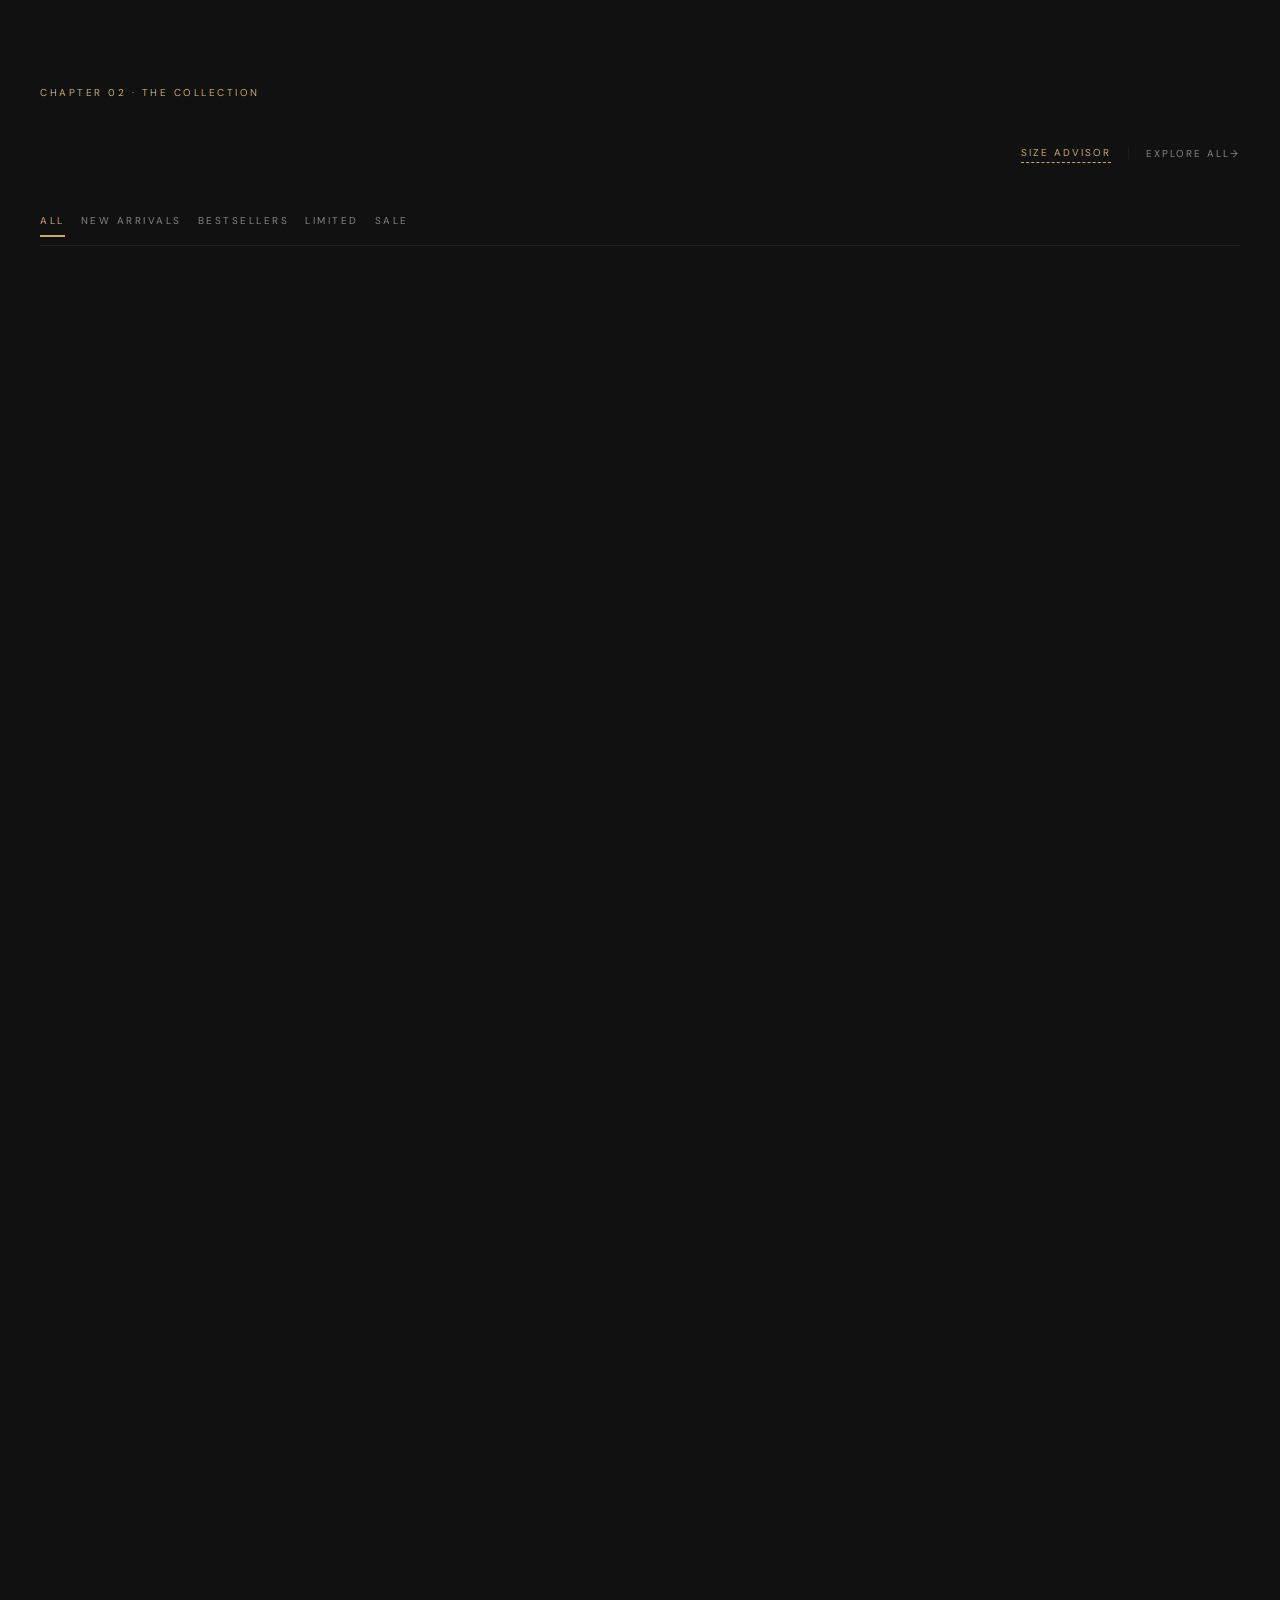
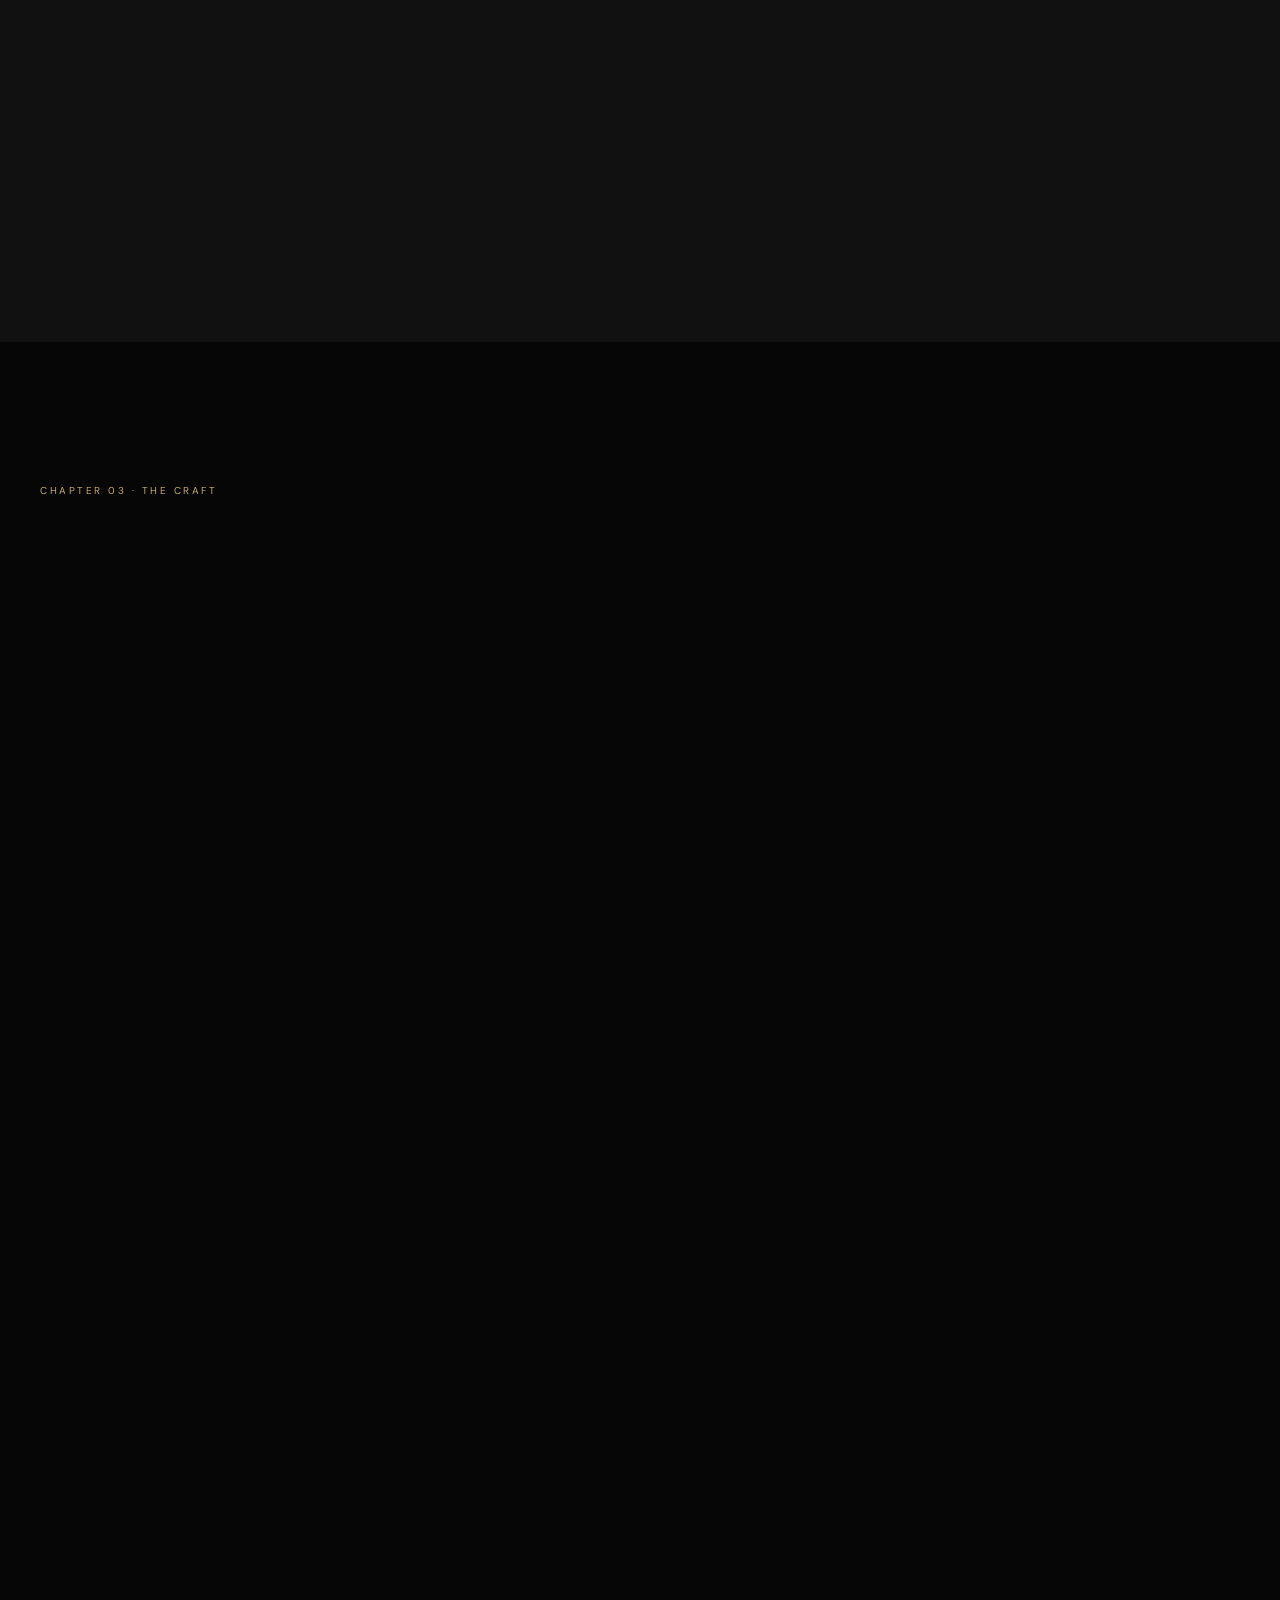
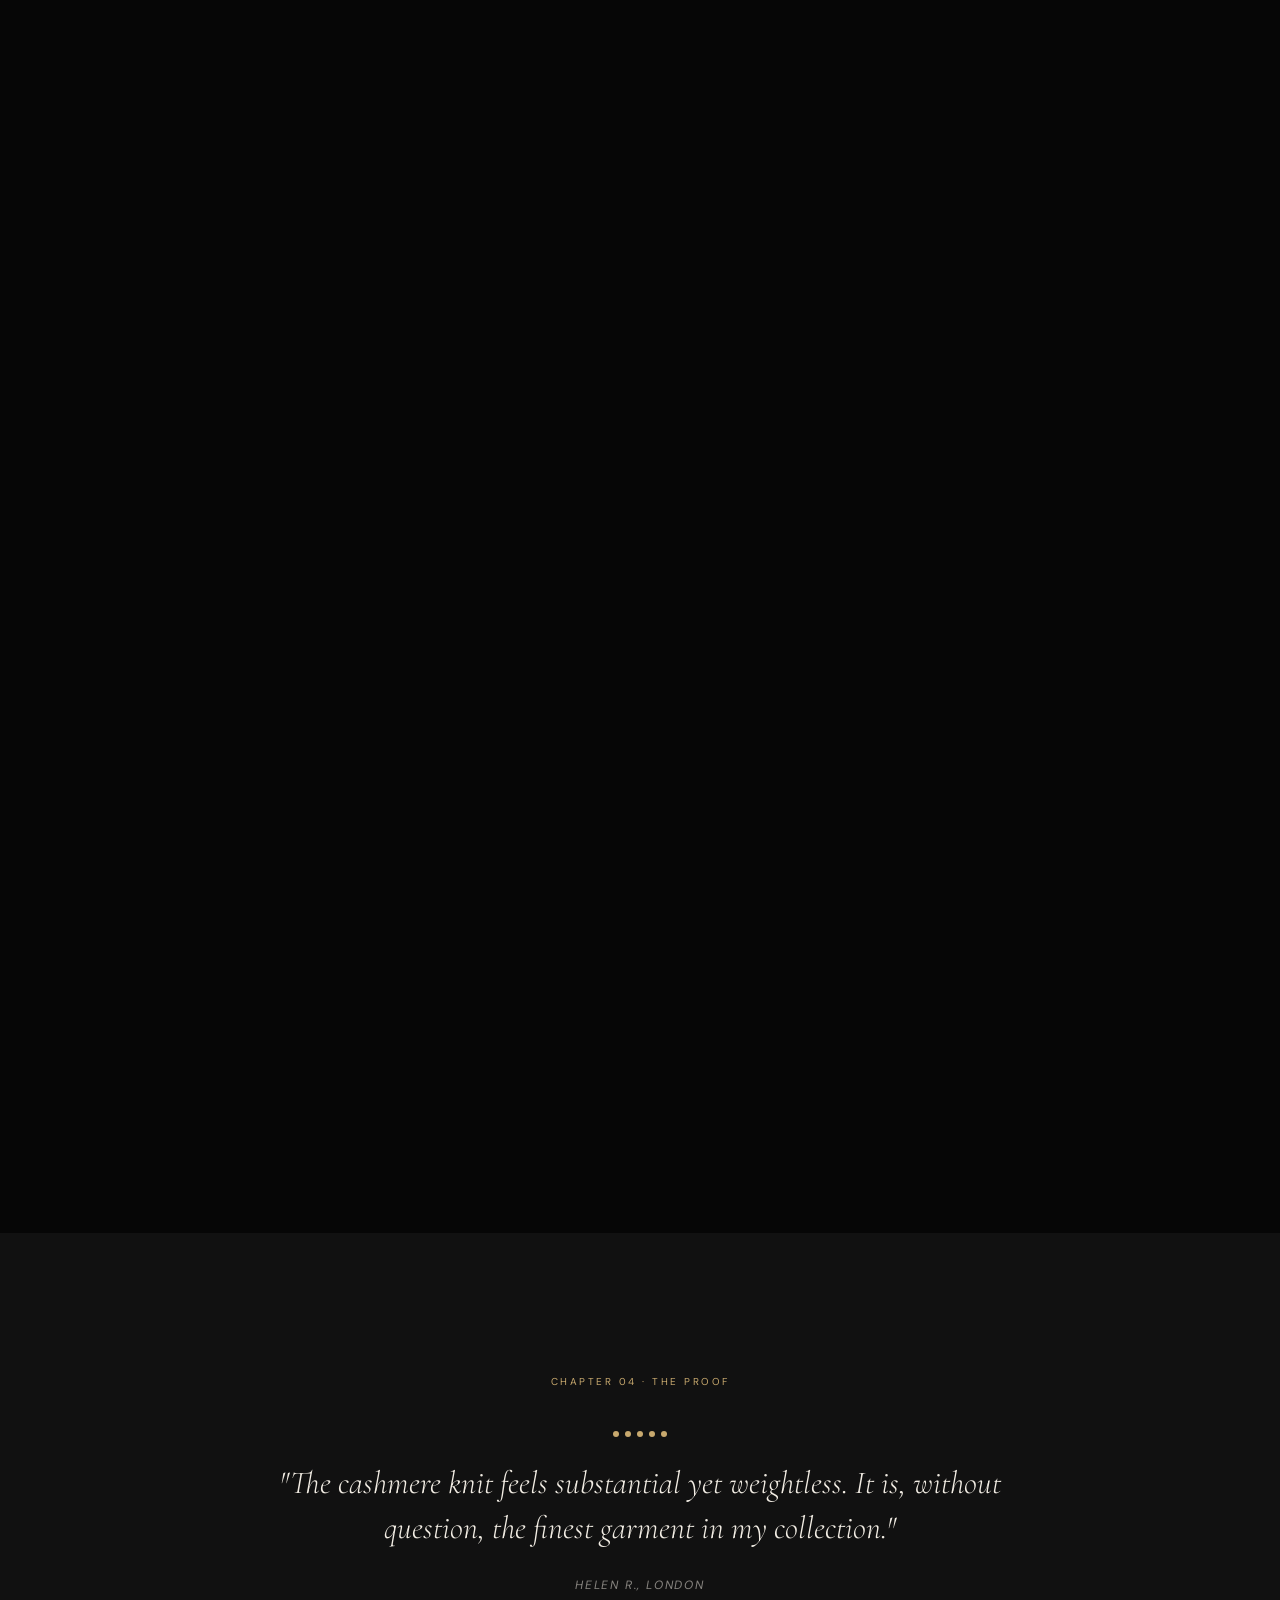
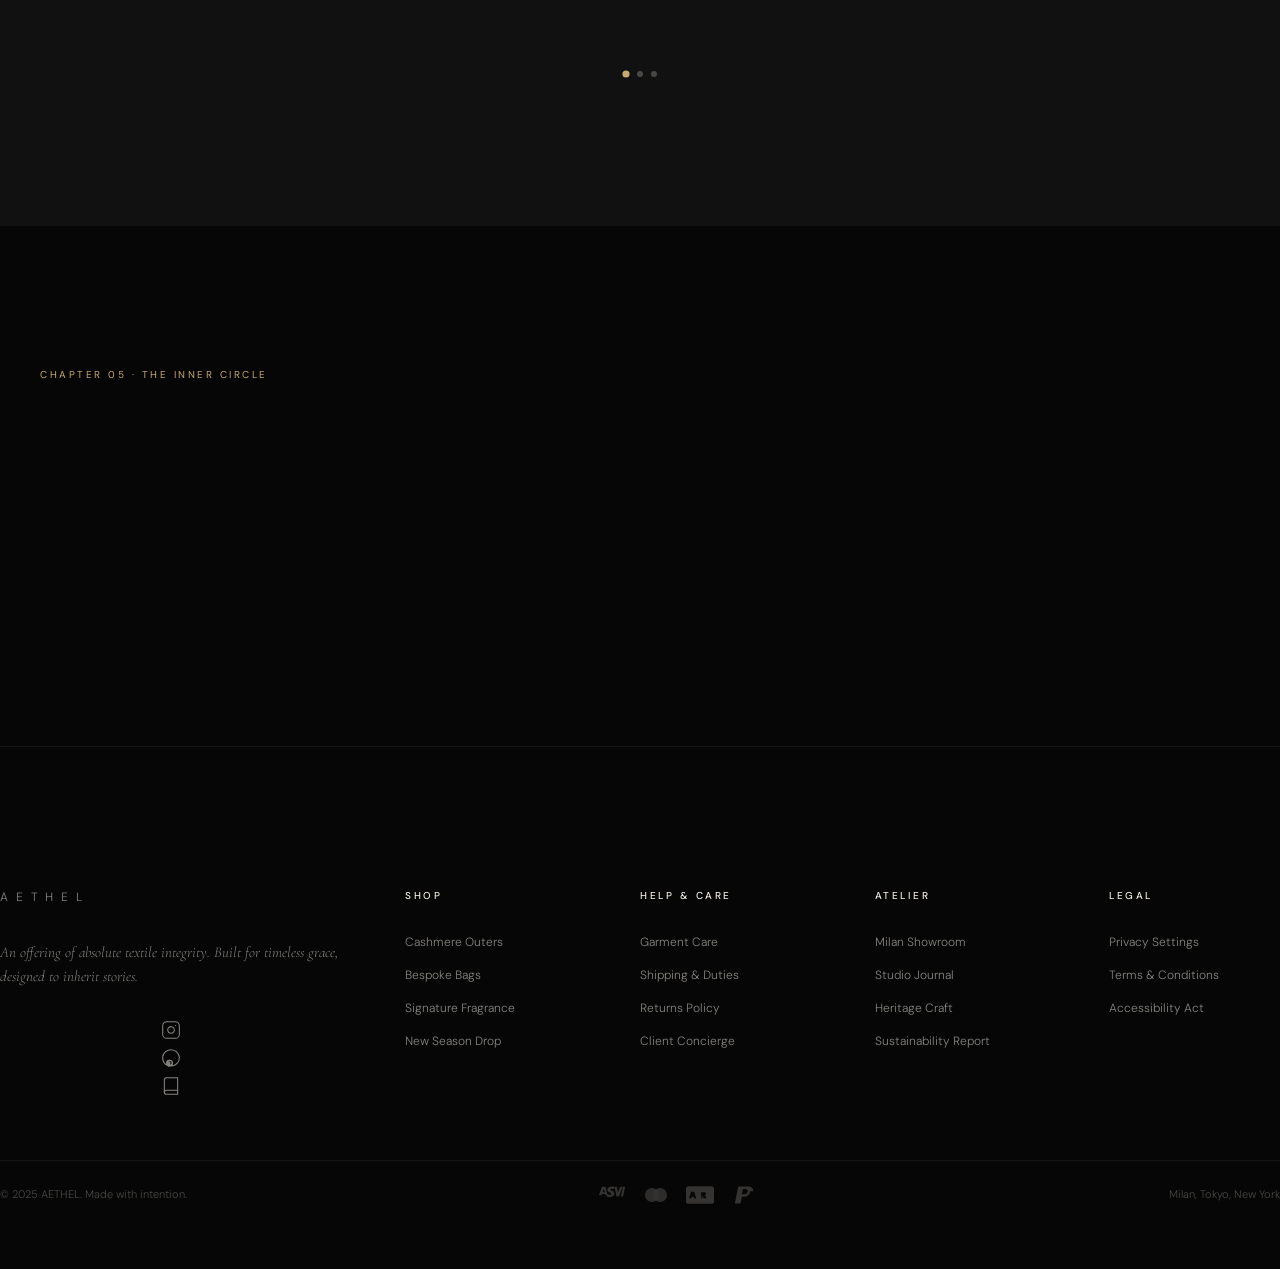
==== commit 6953240f: "Update index.html" ====
--- a/index.html
+++ b/index.html
@@ -1,4 +1,4 @@
-<!DOCTYPE html>
+ <!DOCTYPE html>
 <html lang="en">
 <head>
   <meta charset="UTF-8">
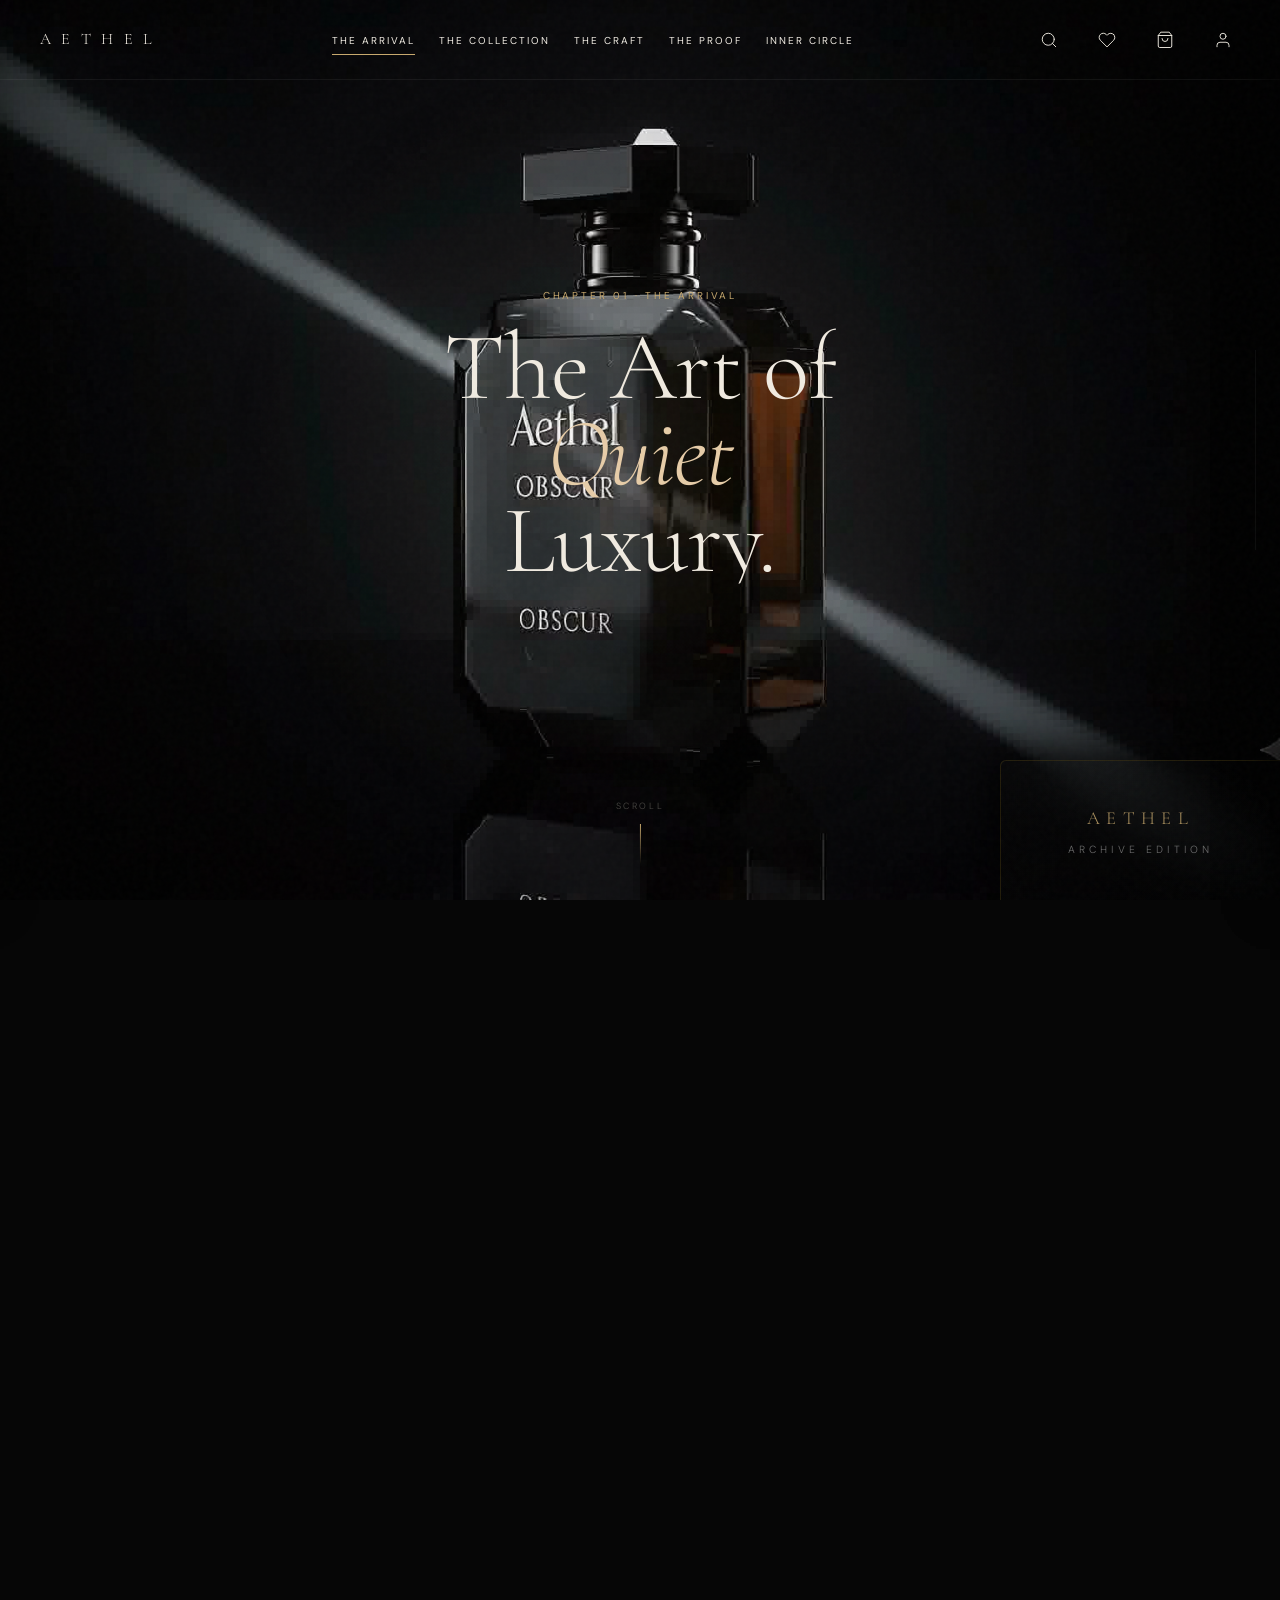
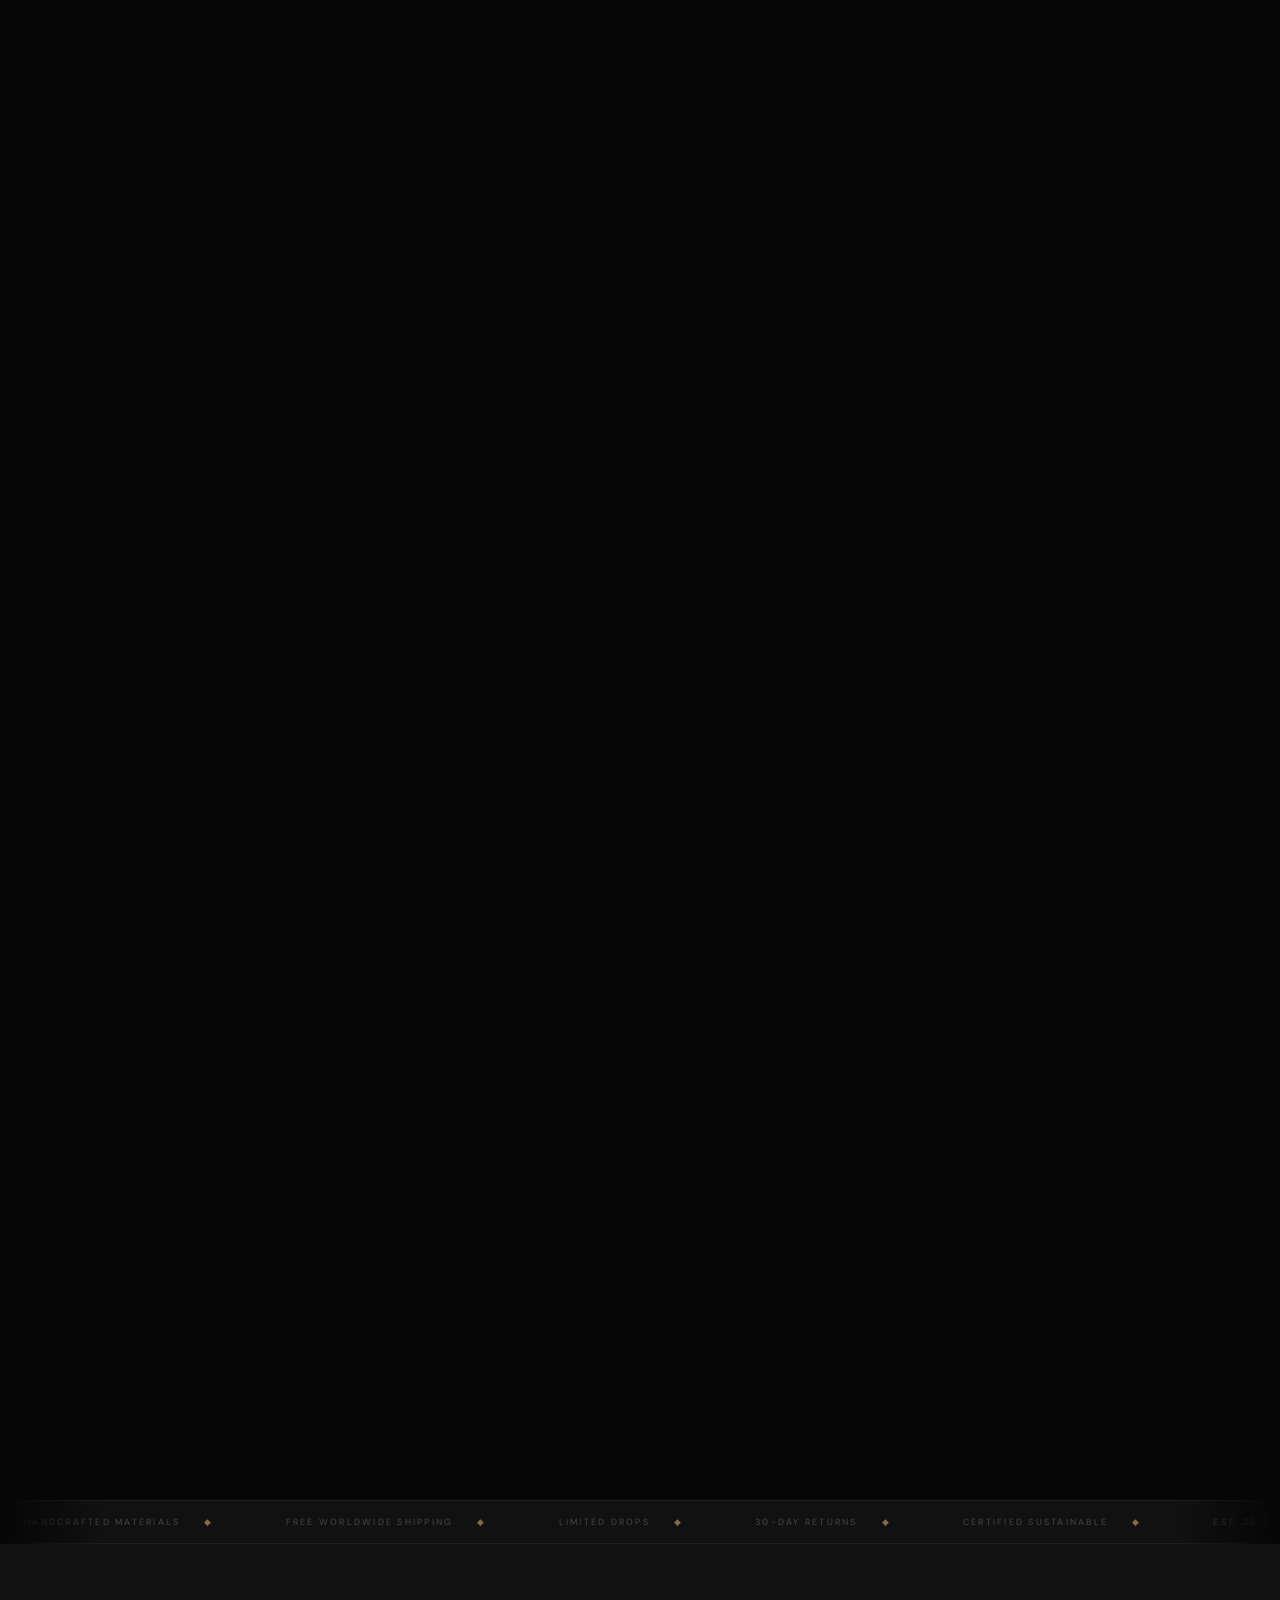
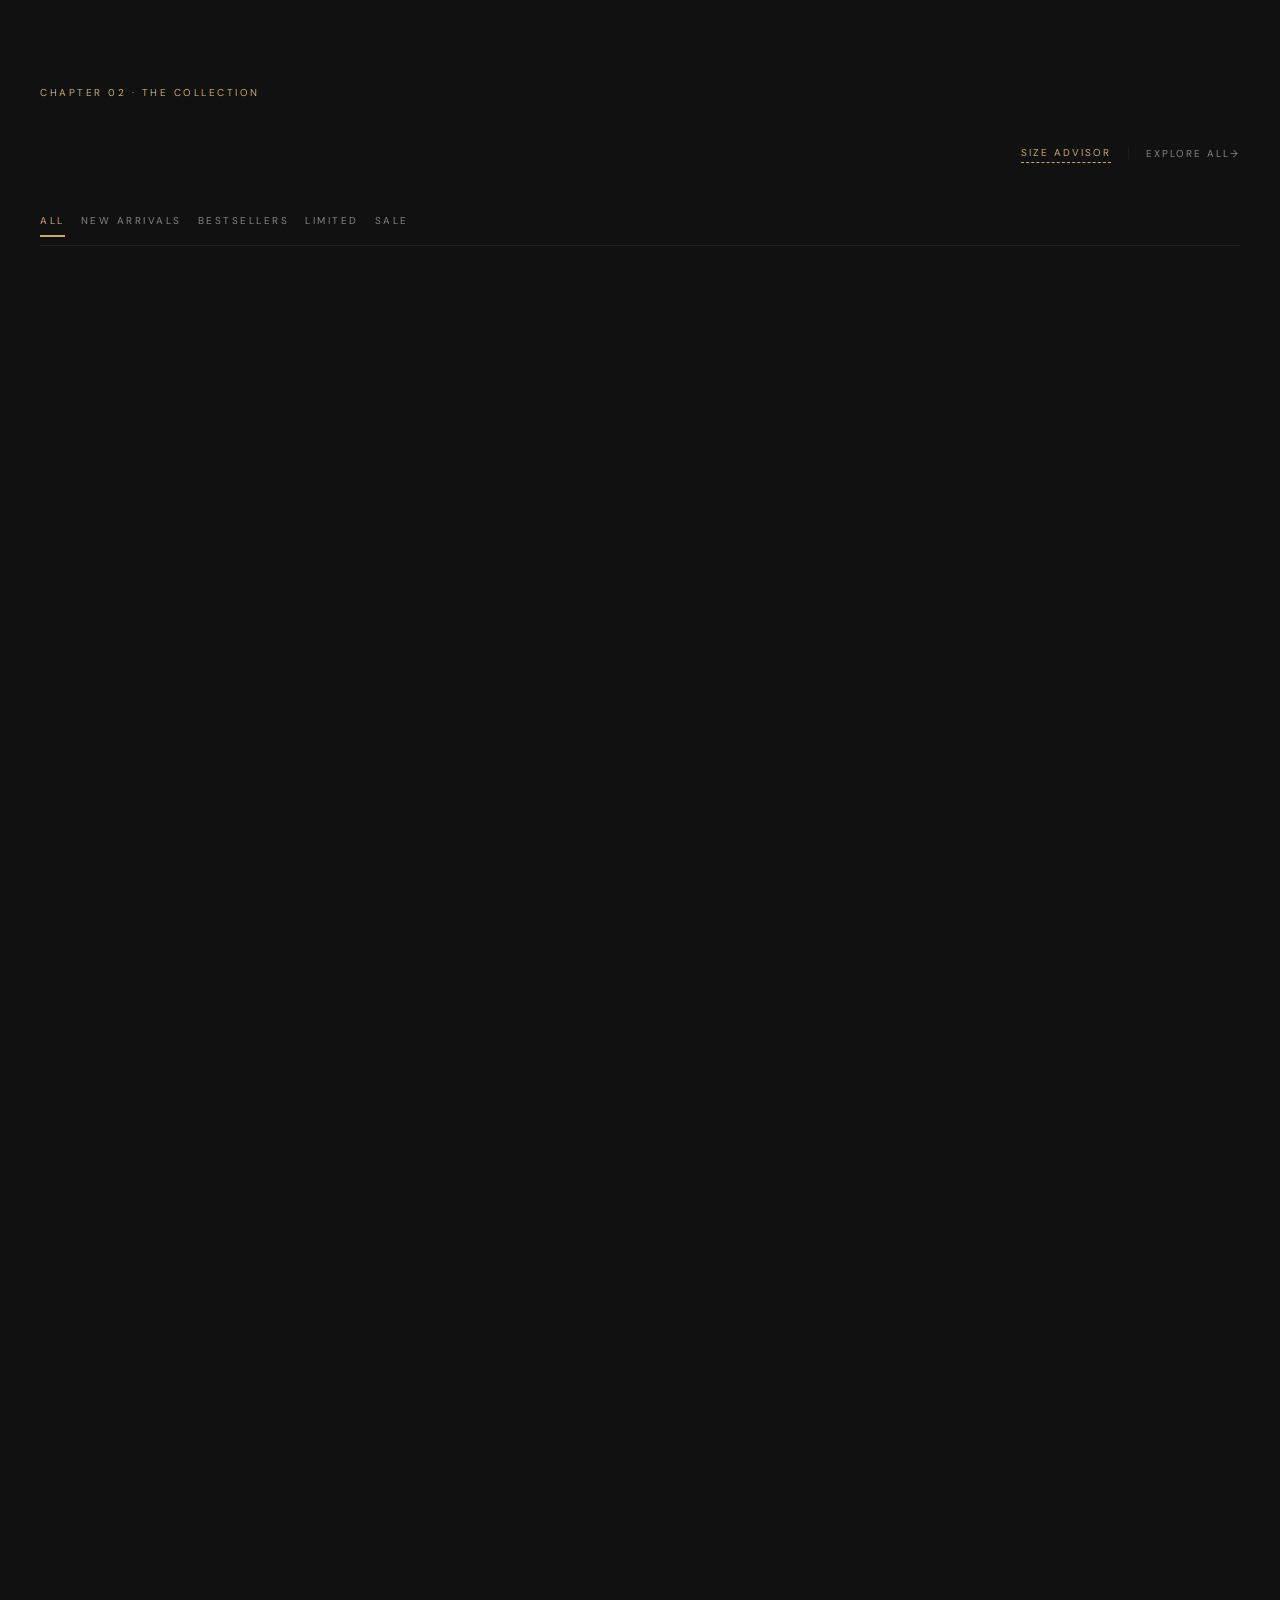
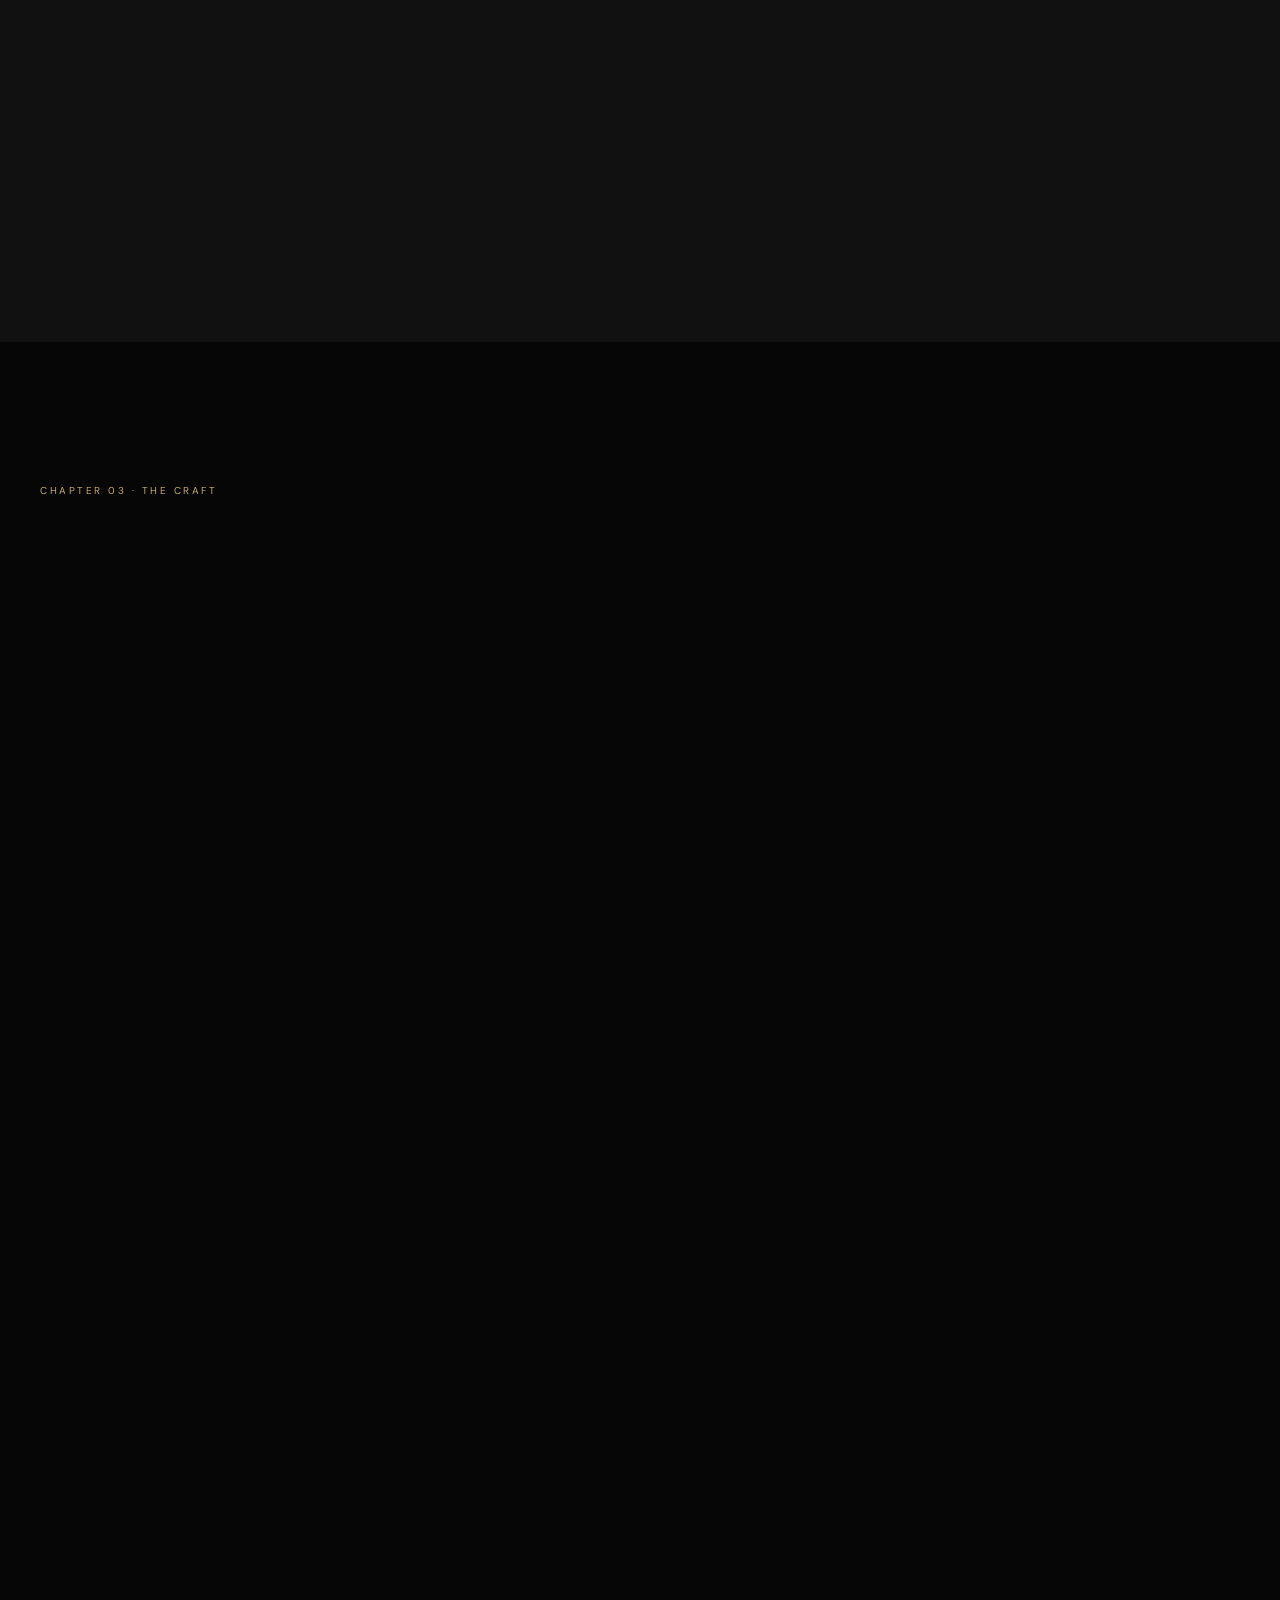
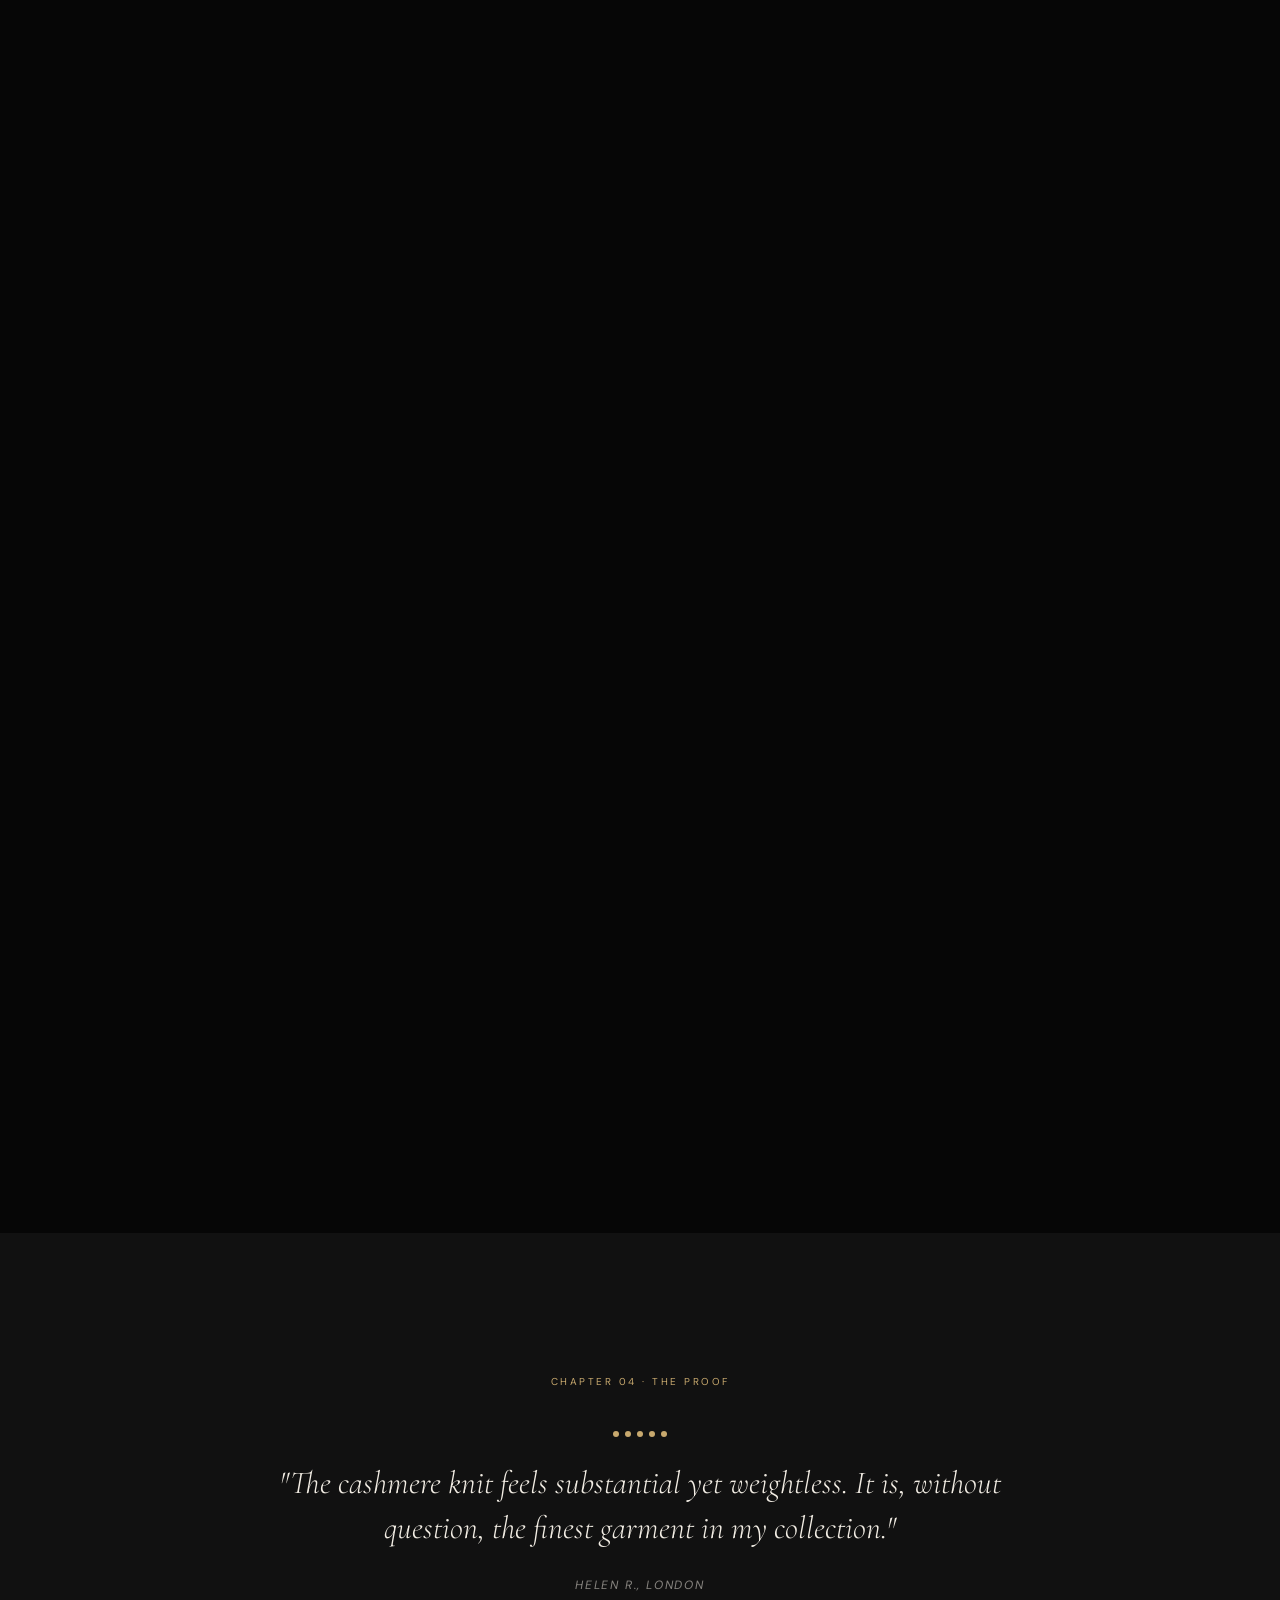
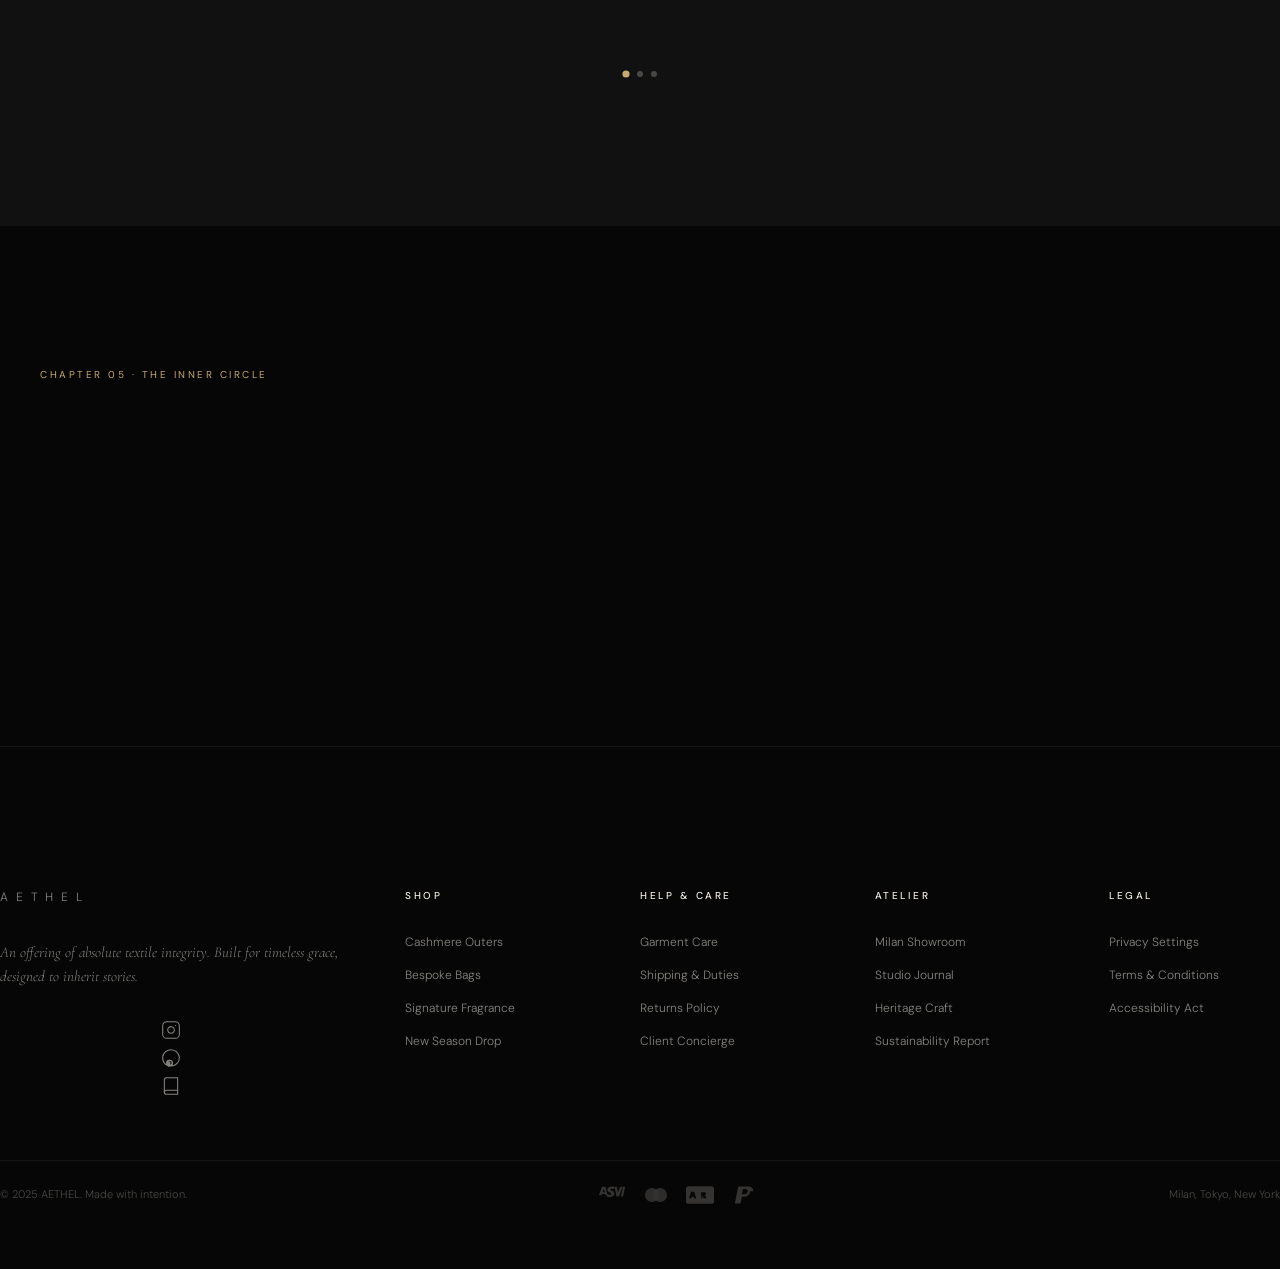
==== commit 4d7cc412: "Restore original frames and add luxury CSS watermark badge to cover logo elegantly" ====
--- a/index.html
+++ b/index.html
@@ -251,6 +251,12 @@
           <span>Scroll</span>
           <div id="scroll-line"></div>
         </div>
+
+        <!-- Luxury Watermark Badge -->
+        <div class="luxury-watermark" aria-hidden="true">
+          <span class="watermark-brand">AETHEL</span>
+          <span class="watermark-edition">ARCHIVE EDITION</span>
+        </div>
       </div>
     </section>
 
--- a/index.css
+++ b/index.css
@@ -3137,3 +3137,54 @@
 body {
   transition: background-color 1.2s ease;
 }
+/* Luxury Watermark (covers bottom right) */
+.luxury-watermark {
+  position: absolute;
+  bottom: 0;
+  right: 0;
+  width: 280px;
+  height: 140px;
+  background: linear-gradient(135deg, rgba(8, 8, 8, 0.5), rgba(2, 2, 2, 0.95));
+  border-top-left-radius: 6px;
+  border-top: 1px solid rgba(212, 175, 55, 0.15);
+  border-left: 1px solid rgba(212, 175, 55, 0.15);
+  display: flex;
+  flex-direction: column;
+  justify-content: center;
+  align-items: center;
+  z-index: 100;
+  backdrop-filter: blur(20px);
+  -webkit-backdrop-filter: blur(20px);
+  box-shadow: -10px -10px 40px rgba(0,0,0,0.9);
+  pointer-events: none;
+}
+
+.luxury-watermark .watermark-brand {
+  font-family: 'Cormorant Garamond', serif;
+  color: var(--gold, #d4af37);
+  font-size: 1.15rem;
+  letter-spacing: 0.35em;
+  margin-bottom: 6px;
+  opacity: 0.85;
+}
+
+.luxury-watermark .watermark-edition {
+  font-family: 'DM Sans', sans-serif;
+  color: rgba(255,255,255,0.4);
+  font-size: 0.65rem;
+  letter-spacing: 0.4em;
+  text-transform: uppercase;
+}
+
+@media (max-width: 768px) {
+  .luxury-watermark {
+    width: 200px;
+    height: 100px;
+  }
+  .luxury-watermark .watermark-brand {
+    font-size: 0.9rem;
+  }
+  .luxury-watermark .watermark-edition {
+    font-size: 0.5rem;
+  }
+}
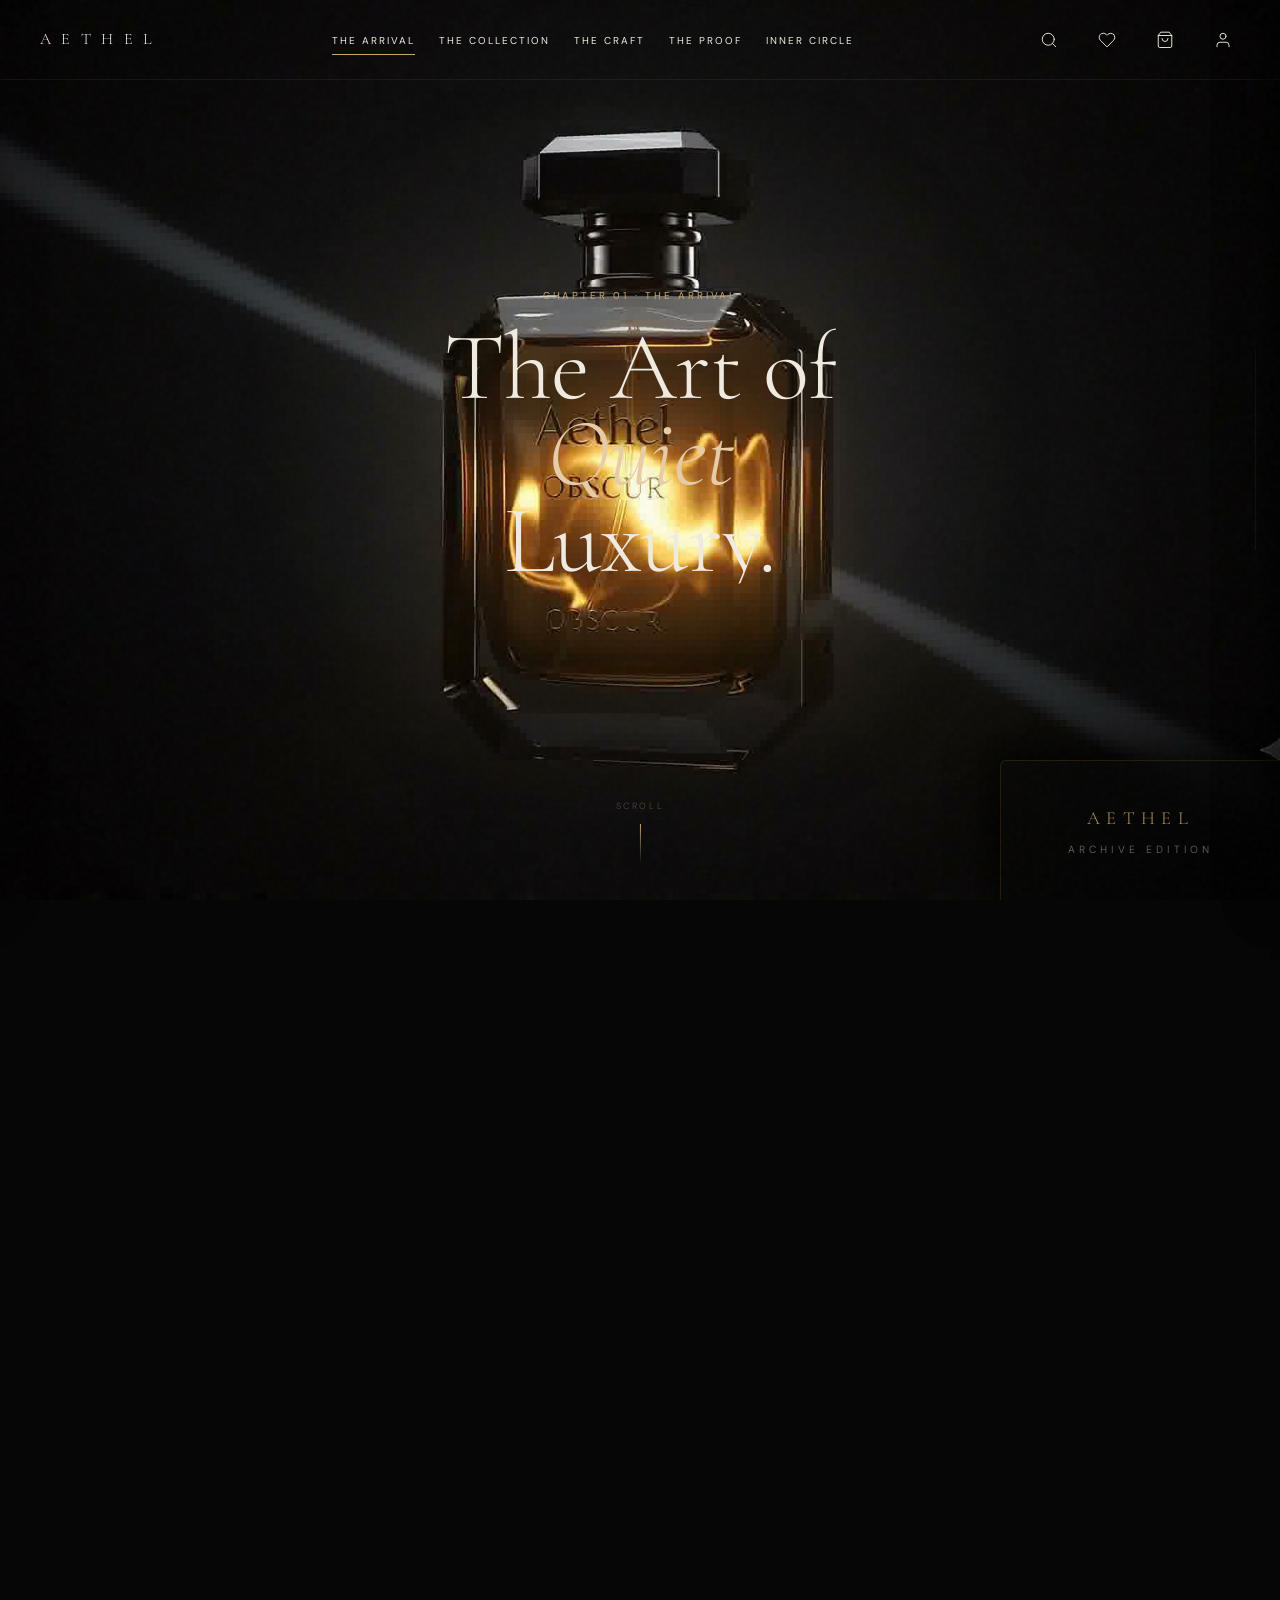
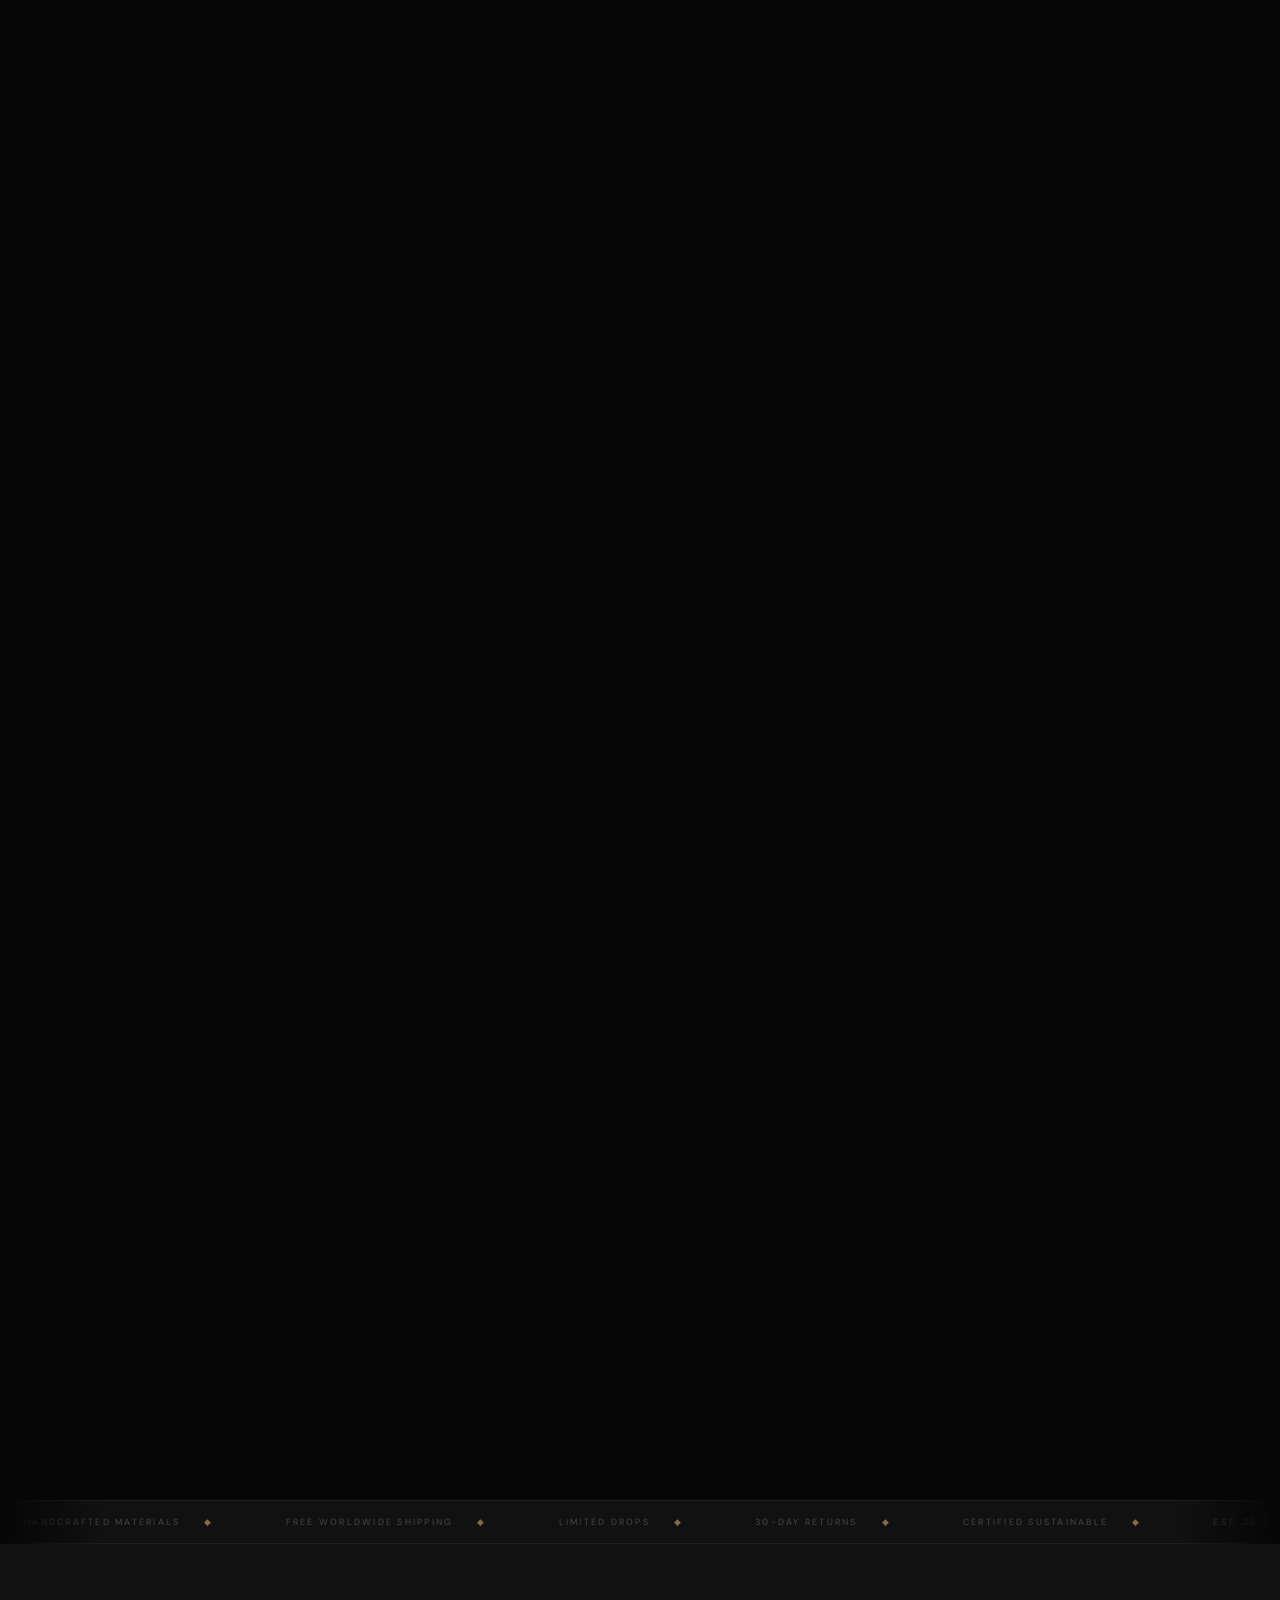
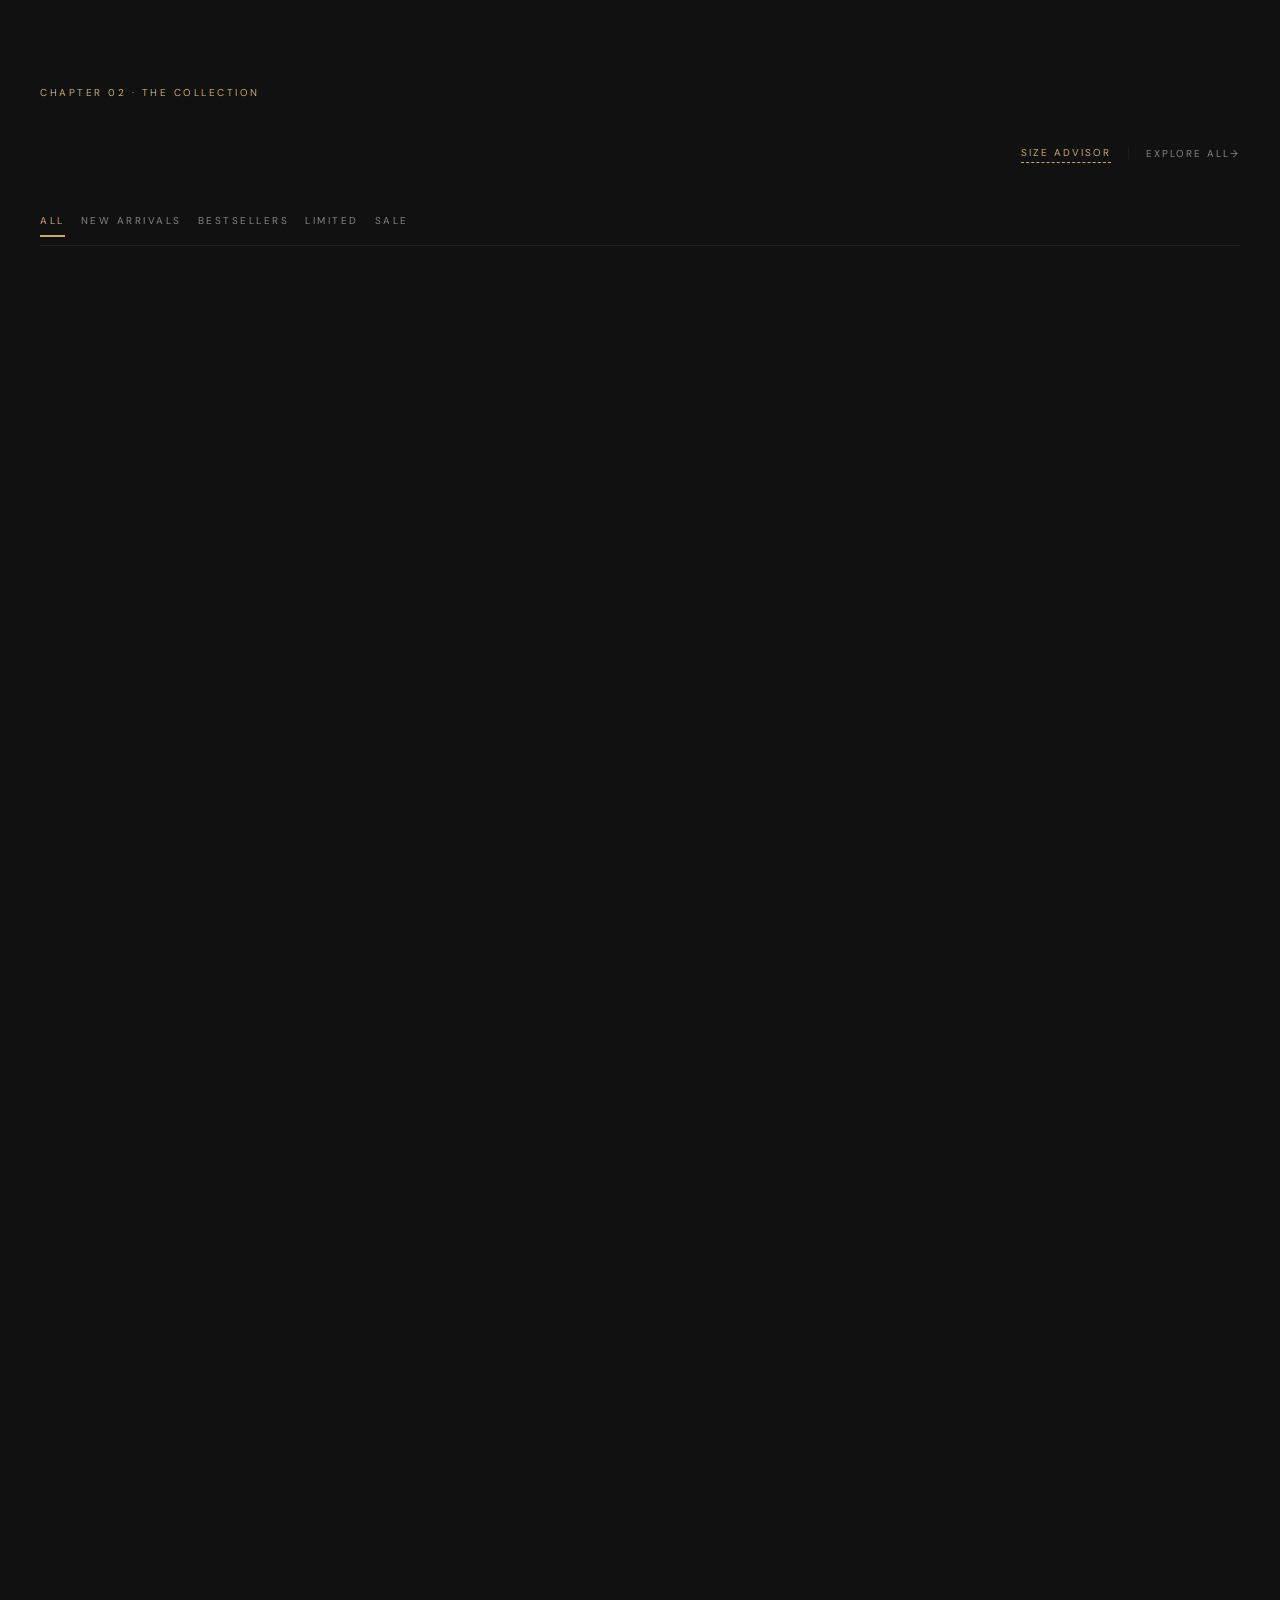
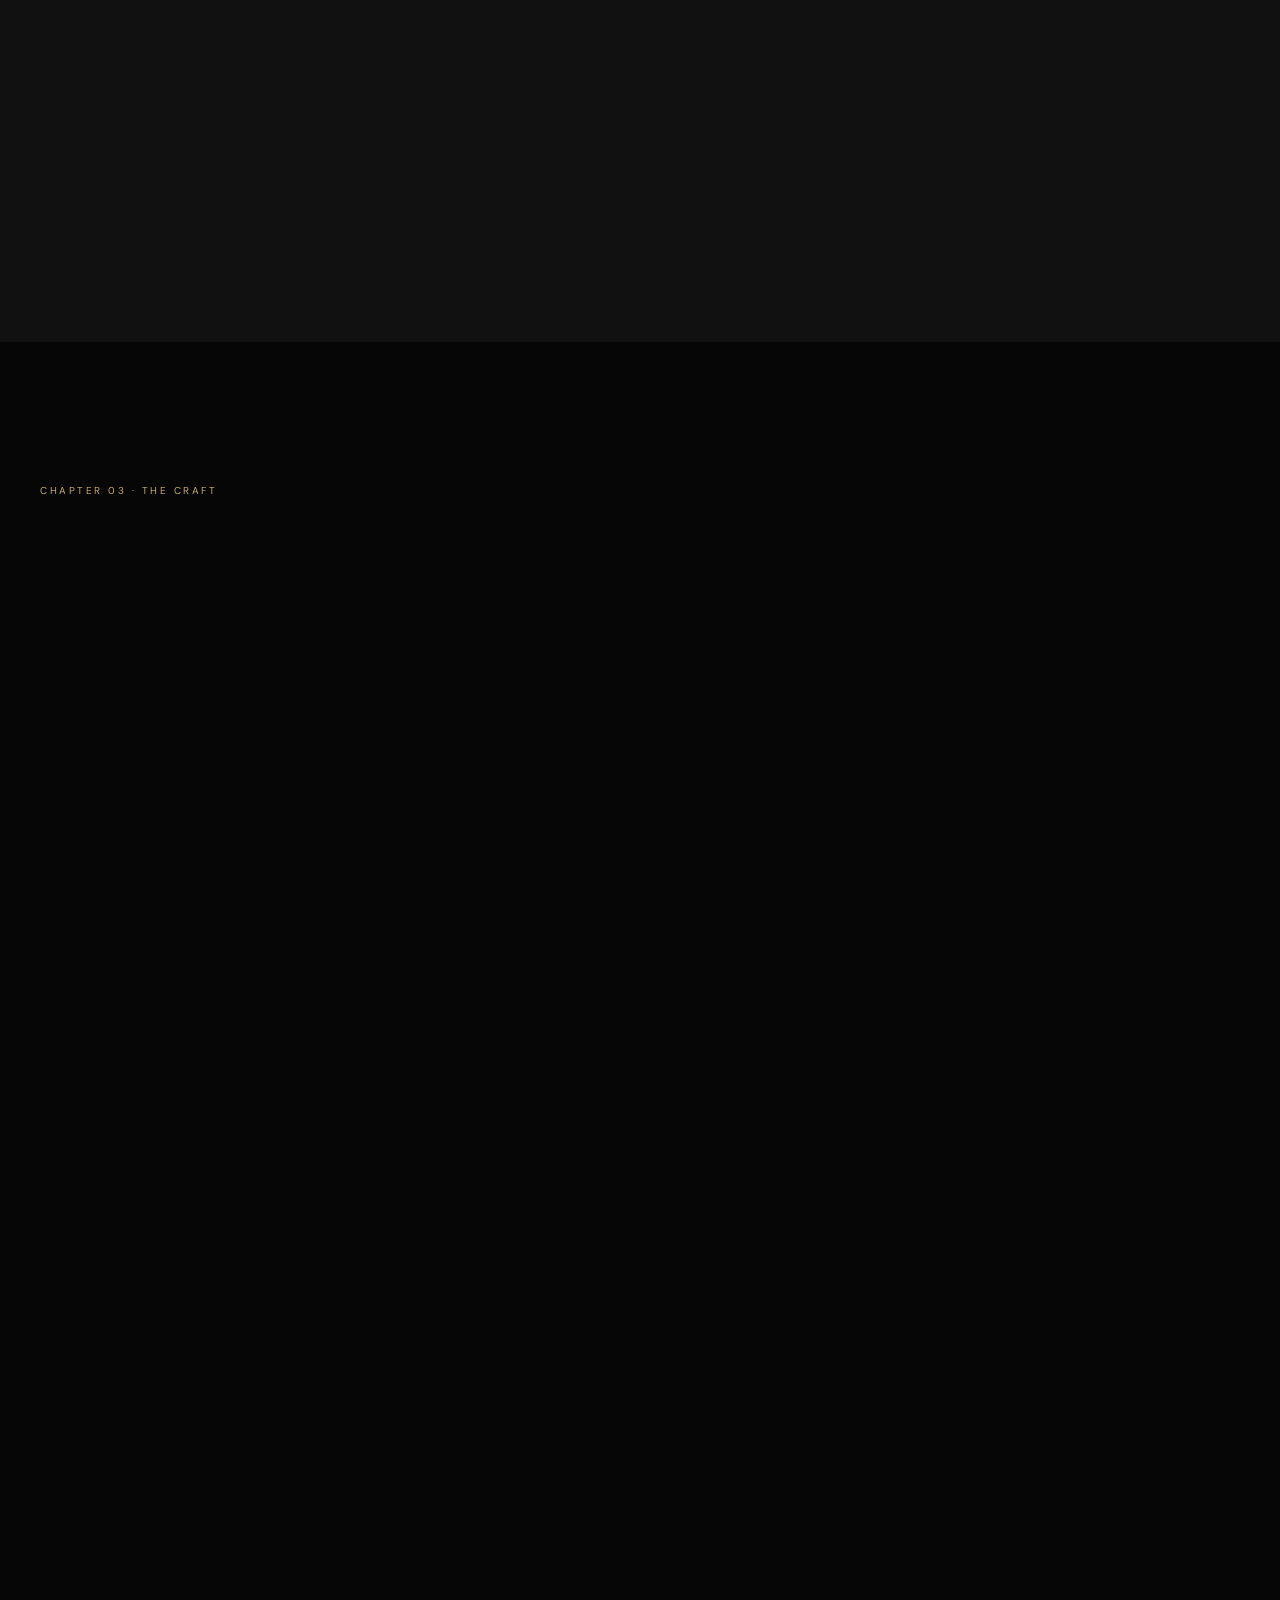
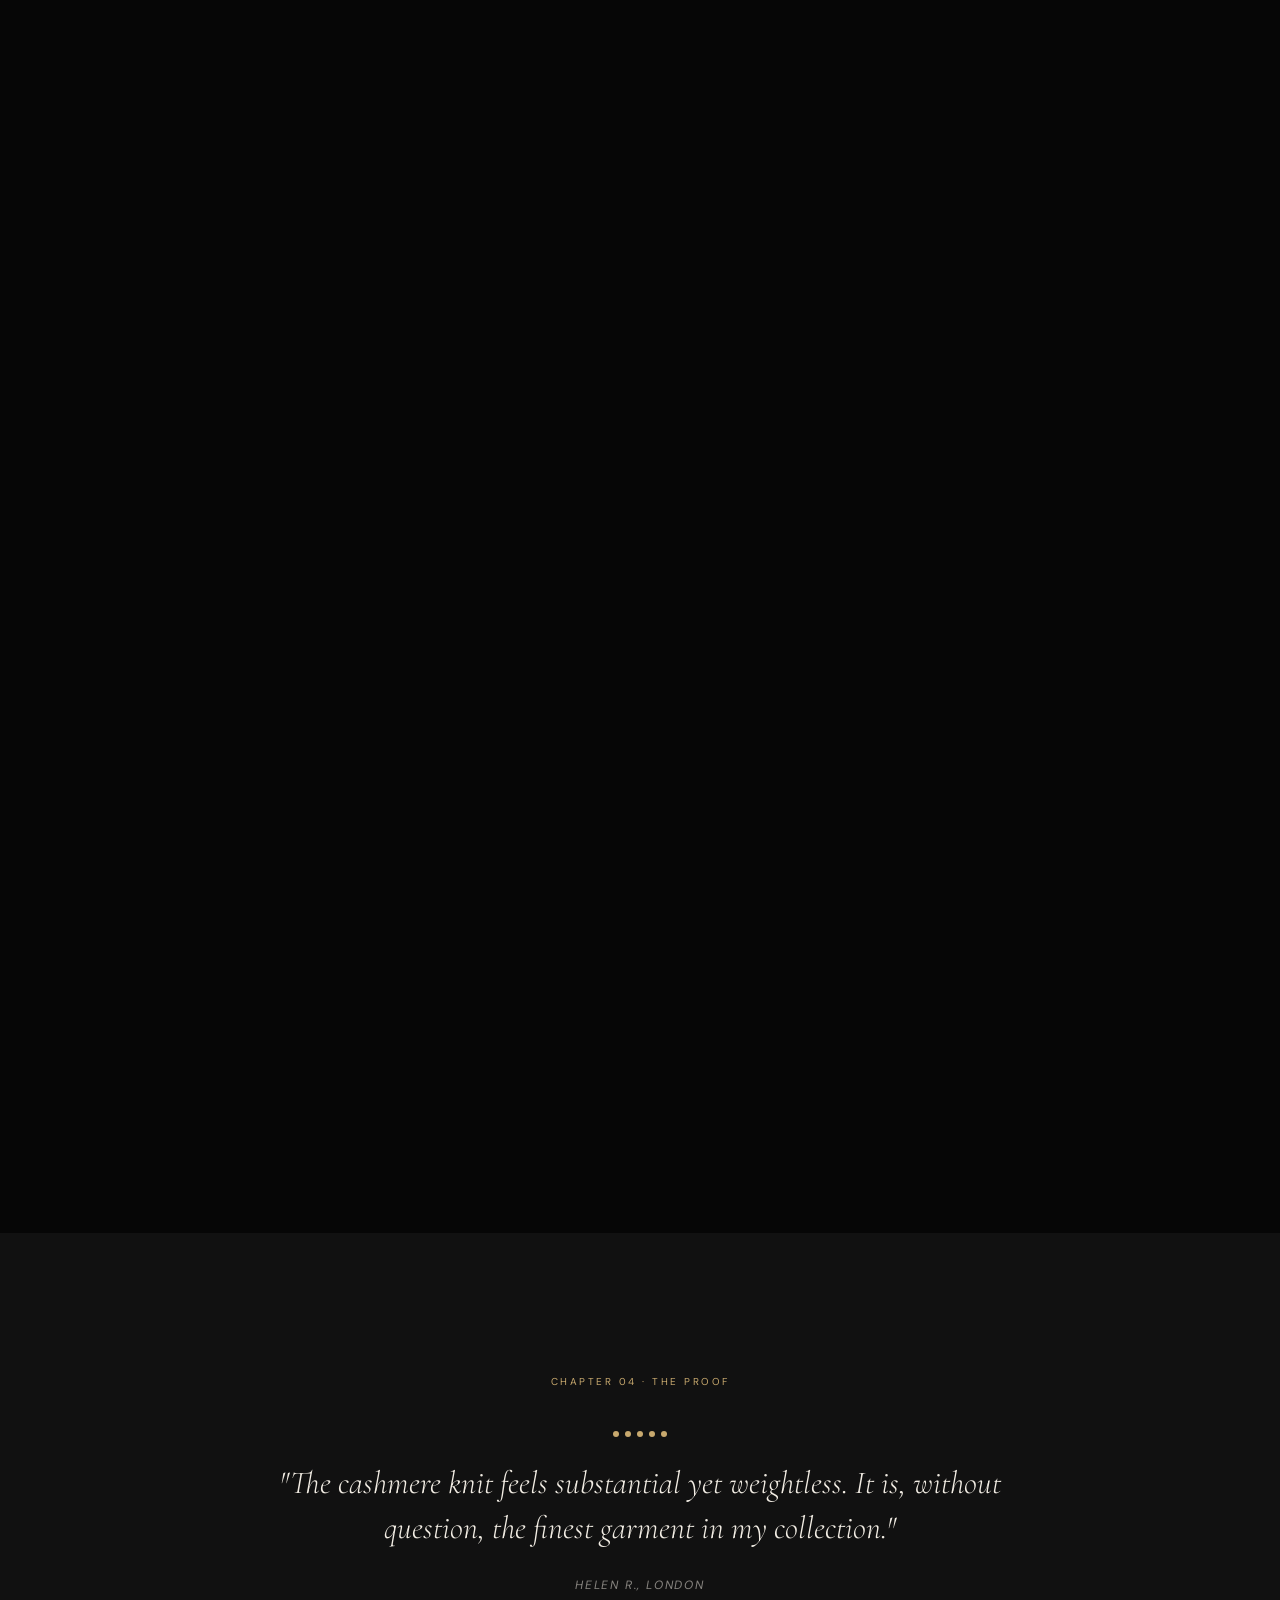
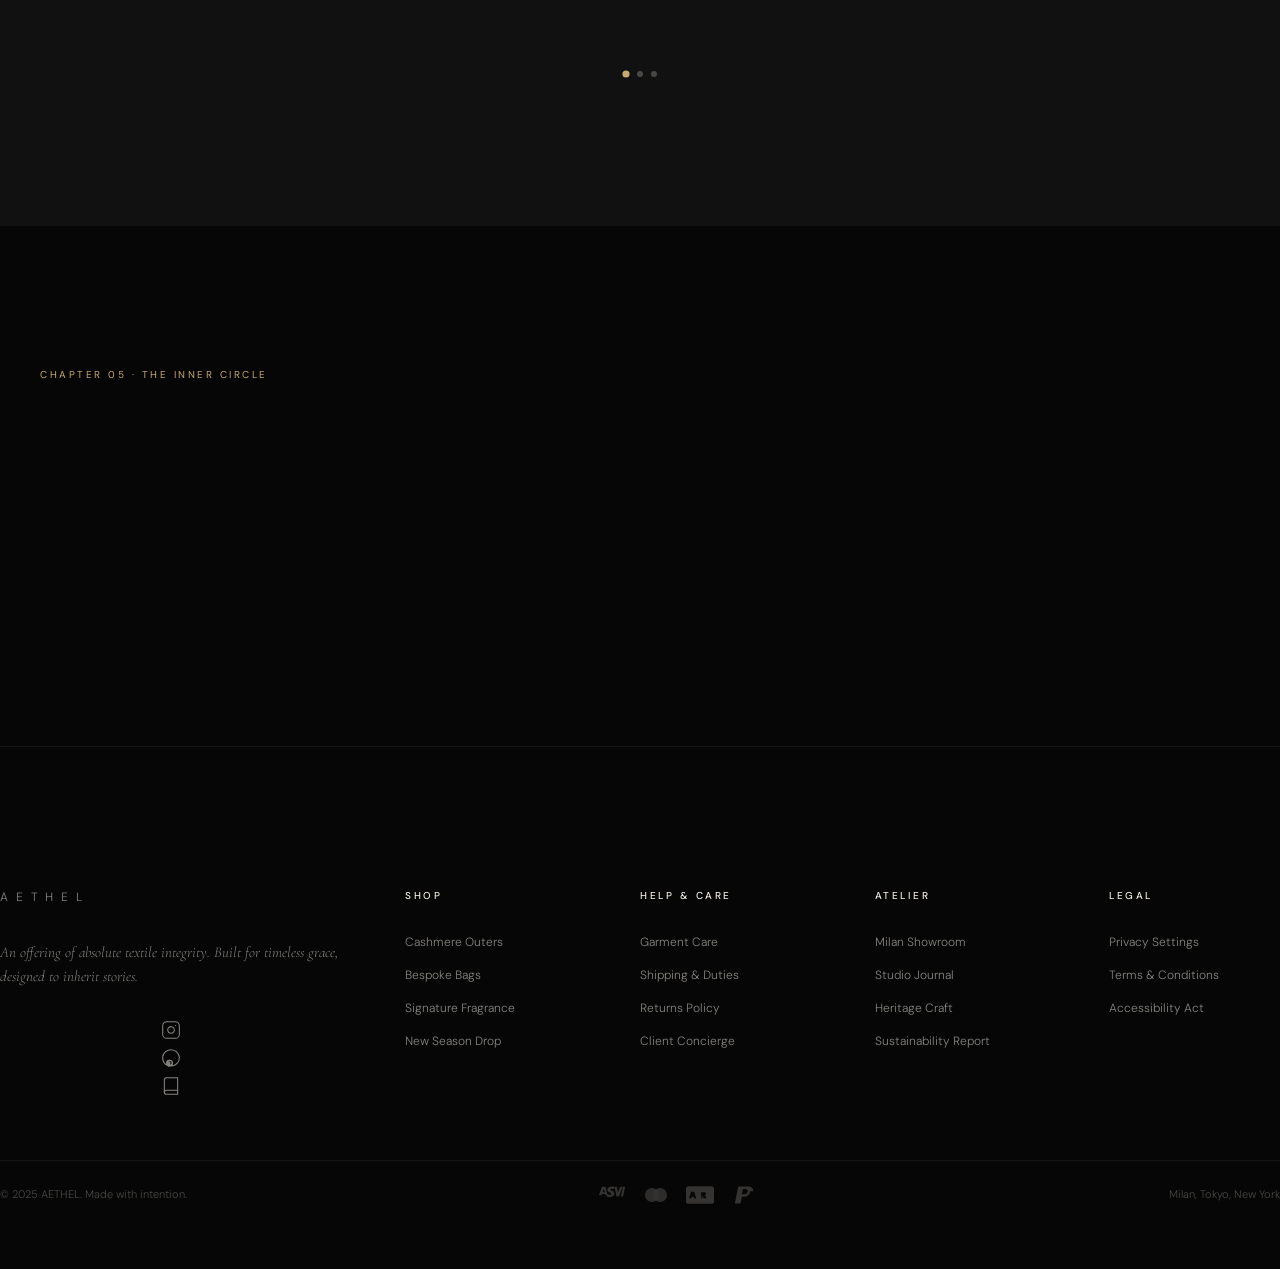
==== commit cb5f4566: "Bump CSS version to force style reload" ====
--- a/index.html
+++ b/index.html
@@ -20,7 +20,7 @@
     <link href="https://fonts.googleapis.com/css2?family=Cormorant+Garamond:ital,wght@0,300;0,400;1,300;1,400&family=DM+Sans:ital,wght@0,300;0,400;0,500;1,300;1,400&display=swap" rel="stylesheet">
   </noscript>
 
-  <link rel="stylesheet" href="index.css?v=1.2">
+  <link rel="stylesheet" href="index.css?v=1.3">
   
   <!-- GSAP Core & ScrollTrigger for premium smooth micro-interactions & parallax reveals -->
   <script src="https://cdnjs.cloudflare.com/ajax/libs/gsap/3.12.2/gsap.min.js"></script>
